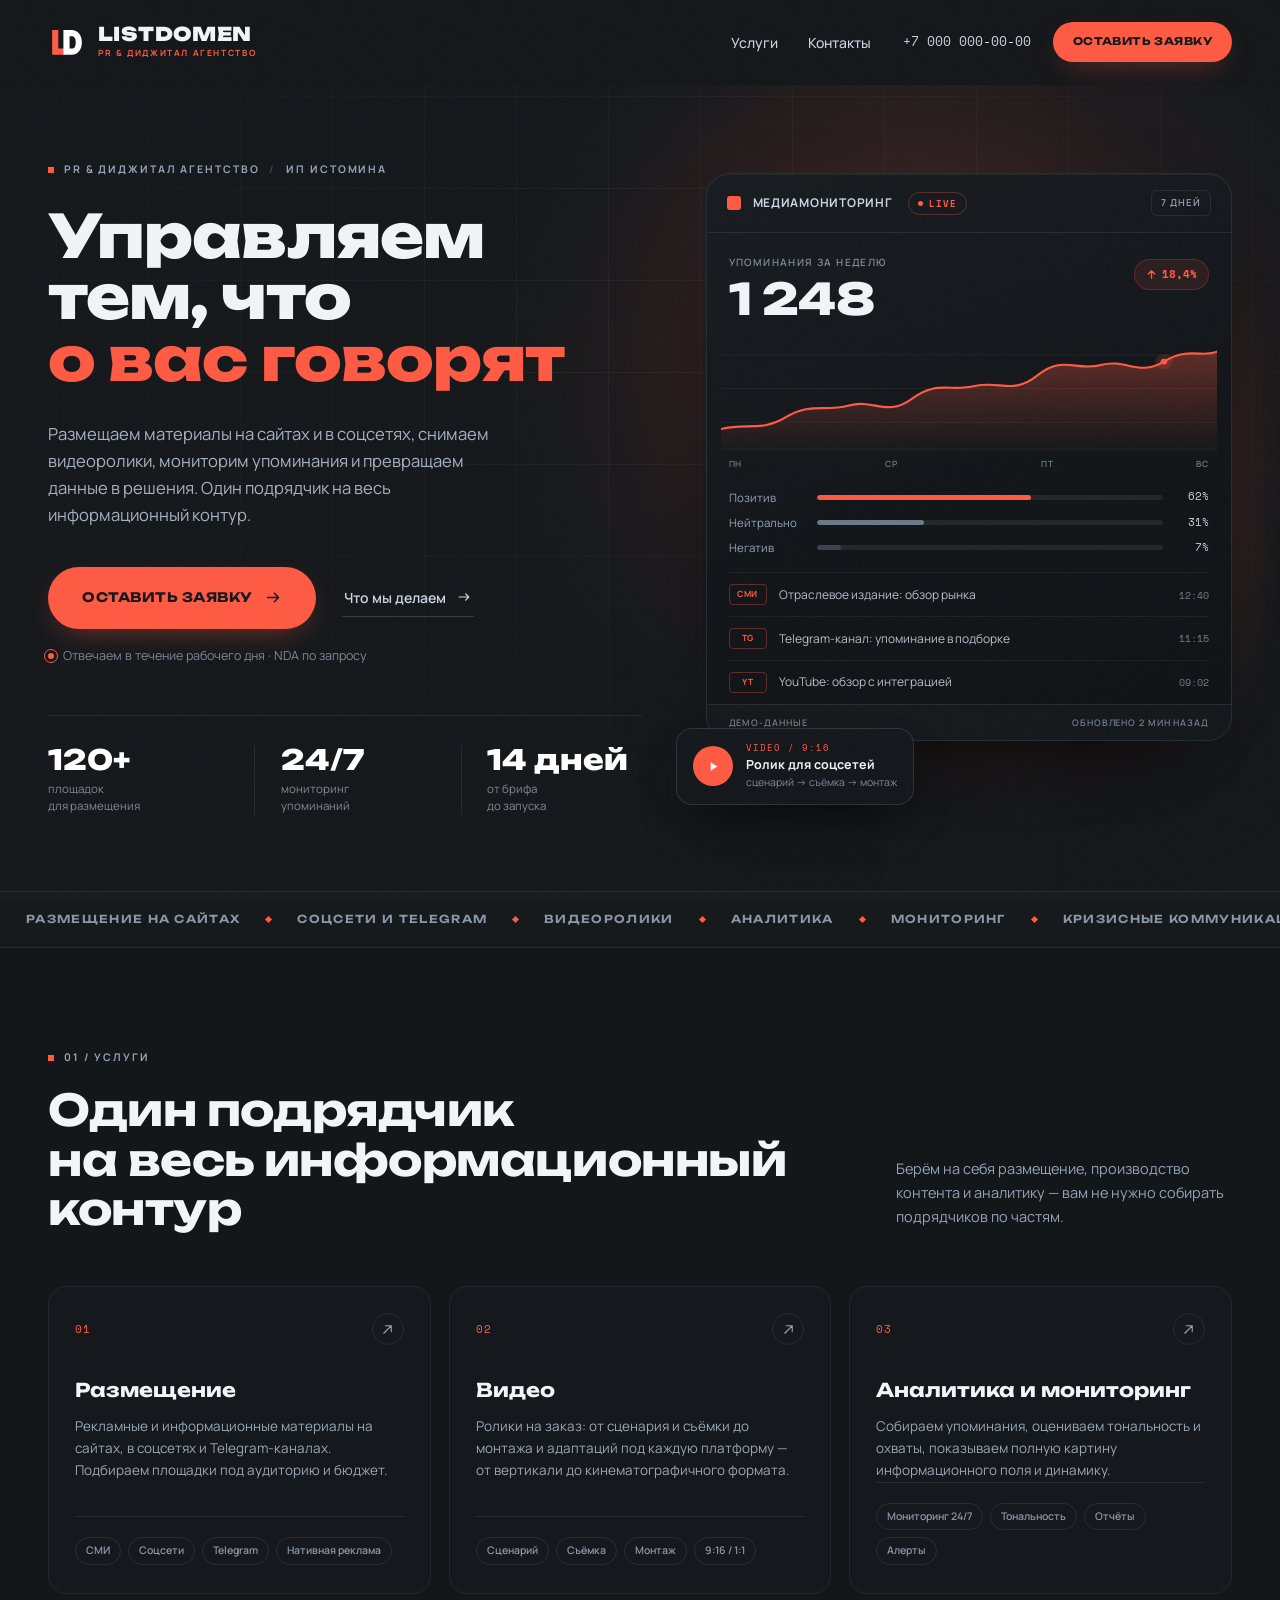
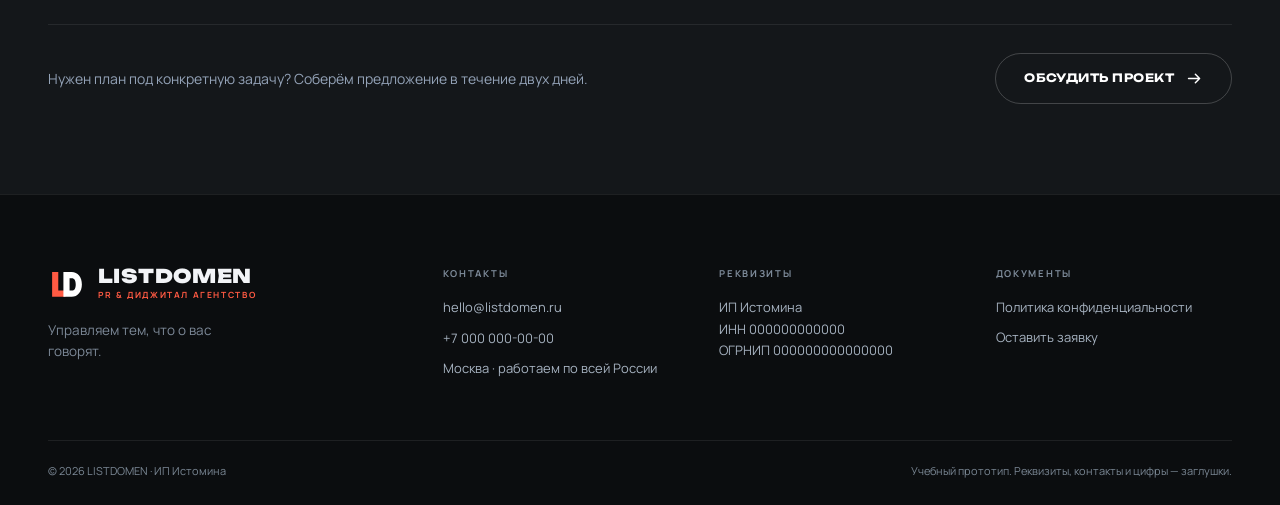
==== index.html @ 6d545c8f "Добавлен прототип сайта LISTDOMEN: главный экран и форма заявки" ====
<!doctype html>
<html lang="ru">
<head>
<meta charset="utf-8">
<meta name="viewport" content="width=device-width, initial-scale=1">
<title>LISTDOMEN — PR и диджитал агентство | ИП Истомина</title>
<meta name="description" content="PR-агентство полного цикла: размещение материалов на сайтах и в соцсетях, видеоролики на заказ, аналитика информационного поля и мониторинг упоминаний.">
<meta name="color-scheme" content="dark">
<meta name="theme-color" content="#14171A">
<meta name="robots" content="noindex, nofollow">
<meta property="og:title" content="LISTDOMEN — PR и диджитал агентство">
<meta property="og:description" content="Управляем тем, что о вас говорят: размещение, видео, аналитика и мониторинг.">
<meta property="og:type" content="website">
<link rel="icon" type="image/svg+xml" href="assets/logo-mark.svg">
<link rel="preconnect" href="https://fonts.googleapis.com">
<link rel="preconnect" href="https://fonts.gstatic.com" crossorigin>
<link href="https://fonts.googleapis.com/css2?family=Manrope:wght@400;500;600;700;800&family=Space+Mono:wght@400;700&family=Unbounded:wght@600;700;800;900&display=swap" rel="stylesheet">
<link rel="stylesheet" href="assets/styles.css">
<noscript><style>.reveal{opacity:1;transform:none}</style></noscript>
</head>
<body>

<a class="skip-link" href="#hero">Перейти к содержимому</a>

<header class="site-header" id="top">
  <div class="container header-inner">
    <a class="logo" href="#top">
      <svg class="logo-mark" viewBox="0 0 185 150" aria-hidden="true" focusable="false">
        <path d="M20 15 V135 H85 V105 H50 V15 H20 Z" fill="#FF5A43"/>
        <path d="M75 15 V135 H115 C145 135 165 110 165 75 C165 40 145 15 115 15 H75 Z M105 45 H115 C130 45 135 58 135 75 C135 92 130 105 115 105 H105 V45 Z" fill="#FFFFFF"/>
      </svg>
      <span class="logo-text">
        <span class="logo-name">LISTDOMEN</span>
        <span class="logo-descr">PR &amp; ДИДЖИТАЛ АГЕНТСТВО</span>
      </span>
    </a>

    <nav class="nav" id="primary-nav" aria-label="Основная навигация">
      <a class="nav-link" href="#services">Услуги</a>
      <a class="nav-link" href="#contacts">Контакты</a>
      <div class="nav-extra">
        <a class="nav-phone" href="tel:+70000000000">+7 000 000-00-00</a>
        <button class="btn btn--primary btn--sm" type="button" data-open-modal>Оставить заявку</button>
      </div>
    </nav>

    <div class="header-actions">
      <a class="header-phone" href="tel:+70000000000">+7 000 000-00-00</a>
      <button class="btn btn--primary btn--sm header-cta" type="button" data-open-modal>Оставить заявку</button>
      <button class="menu-toggle" type="button" aria-label="Открыть меню" aria-expanded="false" aria-controls="primary-nav">
        <span></span><span></span>
      </button>
    </div>
  </div>
</header>

<main>
  <section class="hero" id="hero">
    <div class="hero-grid-bg" aria-hidden="true"></div>
    <div class="hero-glow" aria-hidden="true"></div>
    <div class="hero-spot" aria-hidden="true"></div>

    <div class="container hero-inner">
      <div class="hero-copy">
        <p class="eyebrow reveal">
          <span class="eyebrow-dot" aria-hidden="true"></span>
          PR &amp; ДИДЖИТАЛ АГЕНТСТВО
          <span class="eyebrow-sep" aria-hidden="true">/</span>
          ИП ИСТОМИНА
        </p>

        <h1 class="hero-title">
          <span class="line">Управляем</span>
          <span class="line">тем, что</span>
          <span class="line accent">о вас говорят</span>
        </h1>

        <p class="hero-lead">
          Размещаем материалы на сайтах и в соцсетях, снимаем видеоролики,
          мониторим упоминания и превращаем данные в решения.
          Один подрядчик на весь информационный контур.
        </p>

        <div class="hero-actions">
          <button class="btn btn--primary btn--lg" type="button" data-open-modal>
            Оставить заявку
            <svg class="btn-arrow" viewBox="0 0 20 20" aria-hidden="true" focusable="false">
              <path d="M3 10h13M11 5l5 5-5 5" fill="none" stroke="currentColor" stroke-width="1.7" stroke-linecap="round" stroke-linejoin="round"/>
            </svg>
          </button>
          <a class="link-arrow" href="#services">
            Что мы делаем
            <svg viewBox="0 0 20 20" aria-hidden="true" focusable="false">
              <path d="M4 10h12M12 6l4 4-4 4" fill="none" stroke="currentColor" stroke-width="1.5" stroke-linecap="round" stroke-linejoin="round"/>
            </svg>
          </a>
        </div>

        <p class="hero-note">
          <span class="pulse-dot" aria-hidden="true"></span>
          Отвечаем в течение рабочего дня · NDA по запросу
        </p>

        <ul class="hero-stats">
          <li>
            <strong>120+</strong>
            <span>площадок<br>для размещения</span>
          </li>
          <li>
            <strong>24/7</strong>
            <span>мониторинг<br>упоминаний</span>
          </li>
          <li>
            <strong>14 дней</strong>
            <span>от брифа<br>до запуска</span>
          </li>
        </ul>
      </div>

      <div class="hero-visual reveal">
        <div class="panel-glow" aria-hidden="true"></div>

        <article class="panel" aria-label="Пример панели медиамониторинга (демо-данные)">
          <header class="panel-head">
            <span class="panel-mark" aria-hidden="true"></span>
            <span class="panel-title">Медиамониторинг</span>
            <span class="live"><span class="live-dot" aria-hidden="true"></span>LIVE</span>
            <span class="panel-period">7 дней</span>
          </header>

          <div class="panel-metric">
            <div>
              <span class="metric-label">Упоминания за неделю</span>
              <span class="metric-value">1&nbsp;248</span>
            </div>
            <span class="metric-delta">
              <svg viewBox="0 0 12 12" aria-hidden="true" focusable="false">
                <path d="M6 10V2M2.5 5.5L6 2l3.5 3.5" fill="none" stroke="currentColor" stroke-width="1.5" stroke-linecap="round" stroke-linejoin="round"/>
              </svg>
              18,4%
            </span>
          </div>

          <div class="chart" aria-hidden="true">
            <svg viewBox="0 0 520 140" preserveAspectRatio="none" focusable="false">
              <defs>
                <linearGradient id="chartFill" x1="0" y1="0" x2="0" y2="1">
                  <stop offset="0%" stop-color="#FF5A43" stop-opacity=".32"/>
                  <stop offset="100%" stop-color="#FF5A43" stop-opacity="0"/>
                </linearGradient>
              </defs>
              <g stroke="rgba(255,255,255,.06)" stroke-width="1">
                <line x1="0" y1="20" x2="520" y2="20"/>
                <line x1="0" y1="60" x2="520" y2="60"/>
                <line x1="0" y1="100" x2="520" y2="100"/>
                <line x1="0" y1="132" x2="520" y2="132"/>
              </g>
              <path d="M0 108 C25 100 42 112 68 94 C94 76 108 88 134 80 C160 72 174 94 200 72 C226 50 240 64 266 57 C292 50 306 68 332 44 C358 20 372 40 398 32 C424 24 438 46 464 28 C490 10 504 24 520 16 L520 140 L0 140 Z" fill="url(#chartFill)"/>
              <path d="M0 108 C25 100 42 112 68 94 C94 76 108 88 134 80 C160 72 174 94 200 72 C226 50 240 64 266 57 C292 50 306 68 332 44 C358 20 372 40 398 32 C424 24 438 46 464 28 C490 10 504 24 520 16" fill="none" stroke="#FF5A43" stroke-width="2.5" stroke-linecap="round"/>
              <circle cx="464" cy="28" r="9" fill="#FF5A43" fill-opacity=".16"/>
              <circle cx="464" cy="28" r="3.5" fill="#FF5A43"/>
            </svg>
            <div class="chart-axis">
              <span>ПН</span><span>СР</span><span>ПТ</span><span>ВС</span>
            </div>
          </div>

          <div class="tone">
            <div class="tone-row">
              <span>Позитив</span>
              <span class="tone-bar"><i style="width:62%"></i></span>
              <b>62%</b>
            </div>
            <div class="tone-row">
              <span>Нейтрально</span>
              <span class="tone-bar"><i class="neutral" style="width:31%"></i></span>
              <b>31%</b>
            </div>
            <div class="tone-row">
              <span>Негатив</span>
              <span class="tone-bar"><i class="negative" style="width:7%"></i></span>
              <b>7%</b>
            </div>
          </div>

          <ul class="feed">
            <li>
              <span class="tag">СМИ</span>
              <p>Отраслевое издание: обзор рынка</p>
              <time datetime="12:40">12:40</time>
            </li>
            <li>
              <span class="tag">TG</span>
              <p>Telegram-канал: упоминание в подборке</p>
              <time datetime="11:15">11:15</time>
            </li>
            <li>
              <span class="tag">YT</span>
              <p>YouTube: обзор с интеграцией</p>
              <time datetime="09:02">09:02</time>
            </li>
          </ul>

          <footer class="panel-foot">
            <span>Демо-данные</span>
            <span>обновлено 2 мин назад</span>
          </footer>
        </article>

        <article class="float-card" aria-label="Видеопродакшн">
          <span class="play" aria-hidden="true">
            <svg viewBox="0 0 16 16" focusable="false"><path d="M5 3.5 12 8l-7 4.5z" fill="currentColor"/></svg>
          </span>
          <div class="float-text">
            <span class="float-label">VIDEO / 9:16</span>
            <strong>Ролик для соцсетей</strong>
            <span class="float-meta">сценарий → съёмка → монтаж</span>
          </div>
        </article>
      </div>
    </div>
  </section>

  <div class="marquee" aria-hidden="true">
    <div class="marquee-track">
      <span class="marquee-item">Размещение на сайтах</span><span class="marquee-dot"></span>
      <span class="marquee-item">Соцсети и Telegram</span><span class="marquee-dot"></span>
      <span class="marquee-item">Видеоролики</span><span class="marquee-dot"></span>
      <span class="marquee-item">Аналитика</span><span class="marquee-dot"></span>
      <span class="marquee-item">Мониторинг</span><span class="marquee-dot"></span>
      <span class="marquee-item">Кризисные коммуникации</span><span class="marquee-dot"></span>
      <span class="marquee-item">Размещение на сайтах</span><span class="marquee-dot"></span>
      <span class="marquee-item">Соцсети и Telegram</span><span class="marquee-dot"></span>
      <span class="marquee-item">Видеоролики</span><span class="marquee-dot"></span>
      <span class="marquee-item">Аналитика</span><span class="marquee-dot"></span>
      <span class="marquee-item">Мониторинг</span><span class="marquee-dot"></span>
      <span class="marquee-item">Кризисные коммуникации</span><span class="marquee-dot"></span>
    </div>
  </div>
  <p class="sr-only">Размещение на сайтах, соцсети и Telegram, видеоролики, аналитика, мониторинг, кризисные коммуникации.</p>

  <section class="services" id="services">
    <div class="container">
      <div class="section-head">
        <div>
          <p class="eyebrow reveal"><span class="eyebrow-dot" aria-hidden="true"></span>01 / УСЛУГИ</p>
          <h2 class="reveal">Один подрядчик<br>на весь информационный контур</h2>
        </div>
        <p class="section-note reveal">
          Берём на себя размещение, производство контента
          и аналитику — вам не нужно собирать подрядчиков по частям.
        </p>
      </div>

      <div class="cards">
        <article class="card reveal">
          <div class="card-top">
            <span class="card-num">01</span>
            <span class="card-arrow" aria-hidden="true">
              <svg viewBox="0 0 20 20" focusable="false">
                <path d="M5 15 15 5M7 5h8v8" fill="none" stroke="currentColor" stroke-width="1.5" stroke-linecap="round" stroke-linejoin="round"/>
              </svg>
            </span>
          </div>
          <h3>Размещение</h3>
          <p>Рекламные и информационные материалы на сайтах, в соцсетях и Telegram-каналах. Подбираем площадки под аудиторию и бюджет.</p>
          <ul class="chips">
            <li>СМИ</li>
            <li>Соцсети</li>
            <li>Telegram</li>
            <li>Нативная реклама</li>
          </ul>
        </article>

        <article class="card reveal">
          <div class="card-top">
            <span class="card-num">02</span>
            <span class="card-arrow" aria-hidden="true">
              <svg viewBox="0 0 20 20" focusable="false">
                <path d="M5 15 15 5M7 5h8v8" fill="none" stroke="currentColor" stroke-width="1.5" stroke-linecap="round" stroke-linejoin="round"/>
              </svg>
            </span>
          </div>
          <h3>Видео</h3>
          <p>Ролики на заказ: от сценария и съёмки до монтажа и адаптаций под каждую платформу — от вертикали до кинематографичного формата.</p>
          <ul class="chips">
            <li>Сценарий</li>
            <li>Съёмка</li>
            <li>Монтаж</li>
            <li>9:16 / 1:1</li>
          </ul>
        </article>

        <article class="card reveal">
          <div class="card-top">
            <span class="card-num">03</span>
            <span class="card-arrow" aria-hidden="true">
              <svg viewBox="0 0 20 20" focusable="false">
                <path d="M5 15 15 5M7 5h8v8" fill="none" stroke="currentColor" stroke-width="1.5" stroke-linecap="round" stroke-linejoin="round"/>
              </svg>
            </span>
          </div>
          <h3>Аналитика и мониторинг</h3>
          <p>Собираем упоминания, оцениваем тональность и охваты, показываем полную картину информационного поля и динамику.</p>
          <ul class="chips">
            <li>Мониторинг 24/7</li>
            <li>Тональность</li>
            <li>Отчёты</li>
            <li>Алерты</li>
          </ul>
        </article>
      </div>

      <div class="services-foot reveal">
        <p>Нужен план под конкретную задачу? Соберём предложение в течение двух дней.</p>
        <button class="btn btn--ghost" type="button" data-open-modal>
          Обсудить проект
          <svg class="btn-arrow" viewBox="0 0 20 20" aria-hidden="true" focusable="false">
            <path d="M3 10h13M11 5l5 5-5 5" fill="none" stroke="currentColor" stroke-width="1.7" stroke-linecap="round" stroke-linejoin="round"/>
          </svg>
        </button>
      </div>
    </div>
  </section>
</main>

<footer class="site-footer" id="contacts">
  <div class="container">
    <div class="footer-grid">
      <div class="footer-brand">
        <a class="logo" href="#top">
          <svg class="logo-mark" viewBox="0 0 185 150" aria-hidden="true" focusable="false">
            <path d="M20 15 V135 H85 V105 H50 V15 H20 Z" fill="#FF5A43"/>
            <path d="M75 15 V135 H115 C145 135 165 110 165 75 C165 40 145 15 115 15 H75 Z M105 45 H115 C130 45 135 58 135 75 C135 92 130 105 115 105 H105 V45 Z" fill="#FFFFFF"/>
          </svg>
          <span class="logo-text">
            <span class="logo-name">LISTDOMEN</span>
            <span class="logo-descr">PR &amp; ДИДЖИТАЛ АГЕНТСТВО</span>
          </span>
        </a>
        <p class="footer-tagline">Управляем тем, что о вас говорят.</p>
      </div>

      <div class="footer-col">
        <h3>Контакты</h3>
        <a href="mailto:hello@listdomen.ru">hello@listdomen.ru</a>
        <a href="tel:+70000000000">+7 000 000-00-00</a>
        <p>Москва · работаем по всей России</p>
      </div>

      <div class="footer-col">
        <h3>Реквизиты</h3>
        <p>
          ИП Истомина<br>
          ИНН 000000000000<br>
          ОГРНИП 000000000000000
        </p>
      </div>

      <div class="footer-col">
        <h3>Документы</h3>
        <a href="privacy.html">Политика конфиденциальности</a>
        <button class="linklike" type="button" data-open-modal>Оставить заявку</button>
      </div>
    </div>

    <div class="footer-bottom">
      <span>© 2026 LISTDOMEN · ИП Истомина</span>
      <span>Учебный прототип. Реквизиты, контакты и цифры — заглушки.</span>
    </div>
  </div>
</footer>

<dialog class="modal" id="request-modal" aria-labelledby="modal-title">
  <div class="modal-inner">
    <button class="modal-close" type="button" data-close-modal aria-label="Закрыть">
      <svg viewBox="0 0 16 16" aria-hidden="true" focusable="false">
        <path d="M3 3l10 10M13 3L3 13" fill="none" stroke="currentColor" stroke-width="1.6" stroke-linecap="round"/>
      </svg>
    </button>

    <div class="modal-form-wrap" id="modal-form-wrap">
      <p class="eyebrow"><span class="eyebrow-dot" aria-hidden="true"></span>ЗАЯВКА</p>
      <h2 id="modal-title">Расскажите о задаче</h2>
      <p class="modal-lead">Ответим в течение рабочего дня, предложим формат и вилку бюджета. Без рассылок и навязчивых звонков.</p>

      <form class="request-form" id="request-form" action="#" method="post">
        <div class="form-row">
          <div class="field">
            <label for="f-name">Имя <span aria-hidden="true">*</span></label>
            <input id="f-name" name="name" type="text" autocomplete="name" placeholder="Как к вам обращаться" required>
          </div>
          <div class="field">
            <label for="f-contact">Почта или телефон <span aria-hidden="true">*</span></label>
            <input id="f-contact" name="contact" type="text" autocomplete="email" placeholder="name@company.ru" required>
          </div>
        </div>

        <div class="form-row">
          <div class="field">
            <label for="f-company">Компания</label>
            <input id="f-company" name="company" type="text" autocomplete="organization" placeholder="Необязательно">
          </div>
          <div class="field">
            <label for="f-service">Задача</label>
            <select id="f-service" name="service">
              <option value="placement">Размещение материалов</option>
              <option value="video">Видеоролик</option>
              <option value="analytics">Аналитика и мониторинг</option>
              <option value="complex">Комплексная кампания</option>
              <option value="other">Другое</option>
            </select>
          </div>
        </div>

        <div class="field">
          <label for="f-message">Коротко о проекте</label>
          <textarea id="f-message" name="message" rows="3" placeholder="Задача, сроки, площадки — в свободной форме"></textarea>
        </div>

        <label class="consent">
          <input type="checkbox" name="consent" required>
          <span>Согласен на обработку персональных данных в соответствии с <a href="privacy.html" target="_blank" rel="noopener">политикой конфиденциальности</a>.</span>
        </label>

        <button class="btn btn--primary btn--wide" type="submit">
          Отправить заявку
          <svg class="btn-arrow" viewBox="0 0 20 20" aria-hidden="true" focusable="false">
            <path d="M3 10h13M11 5l5 5-5 5" fill="none" stroke="currentColor" stroke-width="1.7" stroke-linecap="round" stroke-linejoin="round"/>
          </svg>
        </button>
        <p class="form-note">Демо-форма: в прототипе данные никуда не отправляются.</p>
      </form>
    </div>

    <div class="form-success" id="form-success" hidden role="status" aria-live="polite">
      <span class="success-icon" aria-hidden="true">
        <svg viewBox="0 0 24 24" focusable="false">
          <path d="M5 12.5l4.5 4.5L19 7.5" fill="none" stroke="currentColor" stroke-width="2" stroke-linecap="round" stroke-linejoin="round"/>
        </svg>
      </span>
      <h2>Заявка отправлена</h2>
      <p>Спасибо! В рабочей версии сайта заявка уйдёт менеджеру, и мы ответим в течение рабочего дня. Это учебный прототип — данные не отправлялись.</p>
      <button class="btn btn--ghost" type="button" data-close-modal>Вернуться на сайт</button>
    </div>
  </div>
</dialog>

<script src="assets/main.js" defer></script>
</body>
</html>
---- assets/styles.css ----
/* ==========================================================================
   LISTDOMEN — учебный прототип сайта
   Токены взяты из айдентики (Site/identity/identity_minimal.svg):
   coral #FF5A43 · carbon #14171A · slate #3A424E · white #FFFFFF
   Unbounded — заголовки, Manrope — текст, Space Mono — служебные подписи.
   ========================================================================== */

:root {
  --coral: #FF5A43;
  --coral-hover: #FF7560;
  --carbon: #14171A;
  --carbon-deep: #0B0D0F;
  --carbon-card: #15181C;
  --slate: #3A424E;
  --white: #FFFFFF;

  --ink: #F2F4F7;
  --ink-soft: #CBD5E1;
  --muted: #94A3B8;
  --muted-dim: #7D8A99;
  --line: rgba(255, 255, 255, .08);
  --line-strong: #222830;

  --font-display: 'Unbounded', 'Manrope', system-ui, sans-serif;
  --font-body: 'Manrope', -apple-system, 'Segoe UI', Roboto, Arial, sans-serif;
  --font-mono: 'Space Mono', 'Manrope', monospace;

  --radius-lg: 24px;
  --radius-md: 18px;
  --radius-sm: 12px;

  --container: 1280px;
  --header-h: 84px;
  --ease: cubic-bezier(.22, 1, .36, 1);
}

*, *::before, *::after { box-sizing: border-box; }

html {
  scroll-behavior: smooth;
  scroll-padding-top: calc(var(--header-h) + 24px);
  -webkit-text-size-adjust: 100%;
}

body {
  margin: 0;
  background: var(--carbon);
  color: var(--ink);
  font-family: var(--font-body);
  font-size: 16px;
  line-height: 1.5;
  -webkit-font-smoothing: antialiased;
  -moz-osx-font-smoothing: grayscale;
  overflow-x: hidden;
}

body::before {
  content: "";
  position: fixed;
  inset: 0;
  z-index: 60;
  pointer-events: none;
  opacity: .035;
  background-image: url("data:image/svg+xml,%3Csvg xmlns='http://www.w3.org/2000/svg' width='160' height='160'%3E%3Cfilter id='n'%3E%3CfeTurbulence type='fractalNoise' baseFrequency='.9' numOctaves='3'/%3E%3C/filter%3E%3Crect width='160' height='160' filter='url(%23n)'/%3E%3C/svg%3E");
}

img, svg { display: block; max-width: 100%; }
a { color: inherit; text-decoration: none; }
button { font: inherit; color: inherit; }
h1, h2, h3, p, ul { margin: 0; }
ul { padding: 0; list-style: none; }

::selection { background: var(--coral); color: var(--white); }

:focus-visible {
  outline: 2px solid var(--coral);
  outline-offset: 3px;
  border-radius: 4px;
}

.container {
  width: min(var(--container), 100% - 96px);
  margin-inline: auto;
}

.sr-only {
  position: absolute;
  width: 1px; height: 1px;
  padding: 0; margin: -1px;
  overflow: hidden;
  clip: rect(0 0 0 0);
  white-space: nowrap;
  border: 0;
}

.skip-link {
  position: fixed;
  top: 12px; left: 50%;
  transform: translate(-50%, -160%);
  z-index: 100;
  padding: 10px 18px;
  background: var(--coral);
  color: var(--white);
  border-radius: 999px;
  font-weight: 700;
  transition: transform .2s var(--ease);
}
.skip-link:focus-visible { transform: translate(-50%, 0); }

/* ==========================================================================
   Шапка
   ========================================================================== */

.site-header {
  position: sticky;
  top: 0;
  z-index: 50;
  background: rgba(20, 23, 26, .72);
  border-bottom: 1px solid transparent;
  backdrop-filter: blur(16px) saturate(120%);
  -webkit-backdrop-filter: blur(16px) saturate(120%);
  transition: border-color .3s ease, background .3s ease;
}

.site-header.is-scrolled {
  border-bottom-color: var(--line);
  background: rgba(16, 19, 22, .88);
}

.header-inner {
  height: var(--header-h);
  display: flex;
  align-items: center;
  justify-content: space-between;
  gap: 32px;
}

.logo {
  display: inline-flex;
  align-items: center;
  gap: 12px;
  flex: 0 0 auto;
}

.logo-mark { width: 38px; height: auto; }

.logo-text { display: flex; flex-direction: column; gap: 3px; }

.logo-name {
  font-family: var(--font-display);
  font-weight: 900;
  font-size: 19px;
  line-height: 1;
  letter-spacing: .02em;
}

.logo-descr {
  font-family: var(--font-body);
  font-size: 8.5px;
  font-weight: 700;
  letter-spacing: .19em;
  color: var(--coral);
}

.nav {
  display: flex;
  align-items: center;
  gap: 30px;
  margin-left: auto;
}

.nav-link {
  position: relative;
  font-size: 14px;
  font-weight: 500;
  color: var(--ink-soft);
  padding: 6px 0;
  transition: color .2s ease;
}

.nav-link::after {
  content: "";
  position: absolute;
  left: 0; bottom: 0;
  width: 100%; height: 1px;
  background: var(--coral);
  transform: scaleX(0);
  transform-origin: left;
  transition: transform .3s var(--ease);
}

.nav-link:hover { color: var(--white); }
.nav-link:hover::after { transform: scaleX(1); }

.nav-extra { display: none; }

.header-actions {
  display: flex;
  align-items: center;
  gap: 22px;
  flex: 0 0 auto;
}

.header-phone {
  font-family: var(--font-mono);
  font-size: 12.5px;
  color: var(--ink-soft);
  transition: color .2s ease;
}
.header-phone:hover { color: var(--coral); }

.menu-toggle {
  display: none;
  width: 44px; height: 44px;
  border: 1px solid var(--line);
  border-radius: 12px;
  background: transparent;
  cursor: pointer;
  position: relative;
}
.menu-toggle span {
  position: absolute;
  left: 13px;
  width: 18px; height: 1.5px;
  background: var(--white);
  transition: transform .3s var(--ease), top .3s var(--ease);
}
.menu-toggle span:nth-child(1) { top: 18px; }
.menu-toggle span:nth-child(2) { top: 24px; }
.menu-toggle[aria-expanded="true"] span:nth-child(1) { top: 21px; transform: rotate(45deg); }
.menu-toggle[aria-expanded="true"] span:nth-child(2) { top: 21px; transform: rotate(-45deg); }

/* ==========================================================================
   Кнопки
   ========================================================================== */

.btn {
  display: inline-flex;
  align-items: center;
  justify-content: center;
  gap: 12px;
  border: 0;
  border-radius: 999px;
  font-family: var(--font-display);
  font-weight: 700;
  letter-spacing: .04em;
  text-transform: uppercase;
  cursor: pointer;
  white-space: nowrap;
  transition: background .25s ease, color .25s ease, border-color .25s ease,
              transform .25s var(--ease), box-shadow .25s ease;
}

.btn--primary {
  background: var(--coral);
  color: var(--carbon);
  padding: 16px 28px;
  font-size: 12px;
  box-shadow: 0 10px 30px -12px rgba(255, 90, 67, .5);
}
.btn--primary:hover {
  background: var(--coral-hover);
  transform: translateY(-2px);
  box-shadow: 0 18px 38px -14px rgba(255, 90, 67, .65);
}
.btn--primary:active { transform: translateY(0); }

.btn--lg { padding: 21px 34px; font-size: 13px; }

.btn--sm { padding: 12px 20px; font-size: 10.5px; }

.btn--ghost {
  background: transparent;
  color: var(--white);
  border: 1px solid rgba(255, 255, 255, .2);
  padding: 16px 28px;
  font-size: 11.5px;
}
.btn--ghost:hover {
  border-color: var(--coral);
  color: var(--coral);
  transform: translateY(-2px);
}

.btn--wide { width: 100%; padding: 19px 28px; font-size: 12.5px; }

.btn-arrow { width: 17px; height: 17px; flex: 0 0 auto; transition: transform .25s var(--ease); }
.btn:hover .btn-arrow { transform: translateX(4px); }

.link-arrow {
  display: inline-flex;
  align-items: center;
  gap: 10px;
  font-size: 14px;
  font-weight: 600;
  color: var(--ink-soft);
  padding: 8px 2px;
  border-bottom: 1px solid rgba(255, 255, 255, .16);
  transition: color .2s ease, border-color .2s ease;
}
.link-arrow svg { width: 16px; height: 16px; transition: transform .25s var(--ease); }
.link-arrow:hover { color: var(--coral); border-color: var(--coral); }
.link-arrow:hover svg { transform: translateX(4px); }

/* ==========================================================================
   Главный экран
   ========================================================================== */

.hero {
  position: relative;
  isolation: isolate;
  padding: clamp(48px, 6vw, 84px) 0 clamp(56px, 6vw, 90px);
  overflow: hidden;
}

.hero-grid-bg {
  position: absolute;
  inset: -10% -10% 0;
  z-index: -2;
  background-image:
    linear-gradient(to right, rgba(255, 255, 255, .045) 1px, transparent 1px),
    linear-gradient(to bottom, rgba(255, 255, 255, .045) 1px, transparent 1px);
  background-size: 92px 92px;
  -webkit-mask-image: radial-gradient(ellipse 80% 75% at 55% 35%, #000 15%, transparent 72%);
  mask-image: radial-gradient(ellipse 80% 75% at 55% 35%, #000 15%, transparent 72%);
}

.hero-glow {
  position: absolute;
  top: -20%; right: -8%;
  width: 70vw; height: 70vw;
  max-width: 980px; max-height: 980px;
  z-index: -2;
  background: radial-gradient(circle at center, rgba(255, 90, 67, .16), rgba(255, 90, 67, .05) 42%, transparent 68%);
  pointer-events: none;
}

.hero-spot {
  position: absolute;
  inset: 0;
  z-index: -1;
  pointer-events: none;
  background: radial-gradient(440px circle at var(--mx, 70%) var(--my, 30%), rgba(255, 90, 67, .10), transparent 68%);
}

.hero-inner {
  display: grid;
  grid-template-columns: minmax(0, 1.06fr) minmax(0, .94fr);
  align-items: center;
  gap: clamp(40px, 5vw, 84px);
}

.hero-copy { max-width: 620px; }

.eyebrow {
  display: flex;
  align-items: center;
  flex-wrap: wrap;
  gap: 10px;
  font-size: 10.5px;
  font-weight: 700;
  letter-spacing: .18em;
  text-transform: uppercase;
  color: var(--muted);
}

.eyebrow-dot {
  width: 6px; height: 6px;
  background: var(--coral);
  flex: 0 0 auto;
}

.eyebrow-sep { color: var(--slate); }

.hero-title {
  margin-top: 28px;
  font-family: var(--font-display);
  font-weight: 800;
  font-size: clamp(2.4rem, 4.65vw, 4.25rem);
  line-height: 1.04;
  letter-spacing: -.015em;
}

.hero-title .line { display: block; white-space: nowrap; }
.hero-title .accent { color: var(--coral); }

.hero-lead {
  margin-top: clamp(22px, 2.4vw, 30px);
  max-width: 46ch;
  font-size: clamp(15.5px, 1.3vw, 18px);
  line-height: 1.62;
  color: #A6B2C0;
}

.hero-actions {
  display: flex;
  align-items: center;
  flex-wrap: wrap;
  gap: 14px 26px;
  margin-top: clamp(28px, 3vw, 38px);
}

.hero-note {
  display: flex;
  align-items: center;
  gap: 9px;
  margin-top: 18px;
  font-size: 12.5px;
  color: #7C8897;
}

.pulse-dot {
  position: relative;
  width: 6px; height: 6px;
  border-radius: 50%;
  background: var(--coral);
  flex: 0 0 auto;
}
.pulse-dot::after {
  content: "";
  position: absolute;
  inset: -4px;
  border-radius: 50%;
  border: 1px solid var(--coral);
  animation: pulse 2.4s ease-out infinite;
}

@keyframes pulse {
  0% { transform: scale(.6); opacity: .9; }
  70%, 100% { transform: scale(1.7); opacity: 0; }
}

.hero-stats {
  display: grid;
  grid-template-columns: repeat(3, minmax(0, 1fr));
  gap: clamp(14px, 2vw, 28px);
  margin-top: clamp(34px, 4vw, 50px);
  padding-top: clamp(22px, 2.6vw, 30px);
  border-top: 1px solid var(--line);
}

.hero-stats li {
  display: flex;
  flex-direction: column;
  gap: 7px;
}

.hero-stats li + li {
  padding-left: clamp(14px, 2vw, 28px);
  border-left: 1px solid var(--line);
}

.hero-stats strong {
  font-family: var(--font-display);
  font-size: clamp(21px, 2.2vw, 28px);
  font-weight: 800;
  line-height: 1;
  color: var(--white);
}

.hero-stats span {
  font-size: 11.5px;
  line-height: 1.45;
  color: var(--muted-dim);
}

/* --- Визуал: панель мониторинга ------------------------------------------- */

.hero-visual {
  position: relative;
  padding: 10px 0 72px;
}

.panel-glow {
  position: absolute;
  inset: 8% -6% -6%;
  background: radial-gradient(circle at 60% 45%, rgba(255, 90, 67, .2), transparent 66%);
  filter: blur(10px);
  pointer-events: none;
}

.panel {
  position: relative;
  background: linear-gradient(160deg, #171B20 0%, #111417 60%, #0F1215 100%);
  border: 1px solid #252C35;
  border-radius: var(--radius-lg);
  box-shadow:
    0 50px 90px -40px rgba(0, 0, 0, .9),
    inset 0 1px 0 rgba(255, 255, 255, .05);
  overflow: hidden;
}

.panel-head {
  display: flex;
  align-items: center;
  gap: 12px;
  padding: 16px 20px;
  border-bottom: 1px solid var(--line);
}

.panel-mark {
  width: 14px; height: 14px;
  background: var(--coral);
  border-radius: 3px;
  flex: 0 0 auto;
}

.panel-title {
  font-size: 12px;
  font-weight: 700;
  letter-spacing: .06em;
  text-transform: uppercase;
  color: var(--ink-soft);
}

.live {
  display: inline-flex;
  align-items: center;
  gap: 6px;
  margin-left: 4px;
  padding: 4px 9px;
  border: 1px solid rgba(255, 90, 67, .3);
  border-radius: 999px;
  font-family: var(--font-mono);
  font-size: 9px;
  font-weight: 700;
  letter-spacing: .1em;
  color: var(--coral);
}

.live-dot {
  width: 5px; height: 5px;
  border-radius: 50%;
  background: var(--coral);
  animation: live 1.8s ease-in-out infinite;
}

@keyframes live {
  0%, 100% { opacity: 1; }
  50% { opacity: .25; }
}

.panel-period {
  margin-left: auto;
  font-family: var(--font-body);
  font-size: 9.5px;
  font-weight: 600;
  letter-spacing: .1em;
  text-transform: uppercase;
  color: var(--muted);
  padding: 5px 9px;
  border: 1px solid var(--line);
  border-radius: 6px;
}

.panel-metric {
  display: flex;
  align-items: flex-start;
  justify-content: space-between;
  gap: 16px;
  padding: 22px 22px 6px;
}

.metric-label {
  display: block;
  font-size: 10px;
  font-weight: 600;
  letter-spacing: .14em;
  text-transform: uppercase;
  color: var(--muted-dim);
}

.metric-value {
  display: block;
  margin-top: 8px;
  font-family: var(--font-display);
  font-size: clamp(34px, 3.4vw, 46px);
  font-weight: 800;
  line-height: 1;
  letter-spacing: -.01em;
}

.metric-delta {
  display: inline-flex;
  align-items: center;
  gap: 5px;
  margin-top: 4px;
  padding: 6px 11px;
  border-radius: 999px;
  background: rgba(255, 90, 67, .1);
  border: 1px solid rgba(255, 90, 67, .22);
  color: var(--coral);
  font-family: var(--font-mono);
  font-size: 11px;
  font-weight: 700;
}
.metric-delta svg { width: 11px; height: 11px; }

.chart { padding: 10px 14px 0; }
.chart svg { width: 100%; height: 118px; }

.chart-axis {
  display: flex;
  justify-content: space-between;
  padding: 2px 8px 0;
  font-family: var(--font-body);
  font-size: 8.5px;
  font-weight: 600;
  letter-spacing: .1em;
  color: #6F7C8B;
}

.tone {
  display: grid;
  gap: 8px;
  padding: 18px 22px 16px;
}

.tone-row {
  display: grid;
  grid-template-columns: 76px minmax(0, 1fr) 34px;
  align-items: center;
  gap: 12px;
  font-size: 11.5px;
  color: var(--muted);
}

.tone-row b {
  font-family: var(--font-mono);
  font-size: 10.5px;
  font-weight: 400;
  text-align: right;
  color: var(--ink-soft);
}

.tone-bar {
  height: 5px;
  border-radius: 99px;
  background: rgba(255, 255, 255, .07);
  overflow: hidden;
}

.tone-bar i {
  display: block;
  height: 100%;
  border-radius: inherit;
  background: var(--coral);
}
.tone-bar i.neutral { background: #6B7887; }
.tone-bar i.negative { background: var(--slate); }

.feed {
  padding: 0 22px;
}

.feed li {
  display: grid;
  grid-template-columns: 38px minmax(0, 1fr) auto;
  align-items: center;
  gap: 12px;
  padding: 11px 0;
  border-top: 1px solid rgba(255, 255, 255, .055);
}

.tag {
  display: inline-flex;
  justify-content: center;
  padding: 3px 0;
  border: 1px solid rgba(255, 90, 67, .32);
  border-radius: 4px;
  font-family: var(--font-body);
  font-size: 8.5px;
  font-weight: 700;
  letter-spacing: .06em;
  color: var(--coral);
}

.feed p {
  font-size: 12px;
  color: #B4BFCC;
  white-space: nowrap;
  overflow: hidden;
  text-overflow: ellipsis;
}

.feed time {
  font-family: var(--font-mono);
  font-size: 9.5px;
  color: #6F7C8B;
}

.panel-foot {
  display: flex;
  align-items: center;
  justify-content: space-between;
  gap: 12px;
  padding: 11px 22px;
  border-top: 1px solid var(--line);
  background: rgba(255, 255, 255, .018);
  font-size: 9px;
  font-weight: 600;
  letter-spacing: .1em;
  text-transform: uppercase;
  color: #6F7C8B;
}

.float-card {
  position: absolute;
  left: -30px;
  bottom: 8px;
  display: flex;
  align-items: center;
  gap: 13px;
  padding: 13px 16px;
  border: 1px solid rgba(255, 255, 255, .12);
  border-radius: 16px;
  background: rgba(21, 24, 28, .9);
  backdrop-filter: blur(12px);
  -webkit-backdrop-filter: blur(12px);
  box-shadow: 0 24px 50px -20px rgba(0, 0, 0, .85);
}

.play {
  display: grid;
  place-items: center;
  width: 40px; height: 40px;
  border-radius: 50%;
  background: var(--coral);
  color: var(--white);
  flex: 0 0 auto;
}
.play svg { width: 15px; height: 15px; margin-left: 2px; }

.float-text { display: flex; flex-direction: column; gap: 3px; }

.float-label {
  font-family: var(--font-mono);
  font-size: 8.5px;
  letter-spacing: .12em;
  color: var(--coral);
}

.float-text strong {
  font-size: 12.5px;
  font-weight: 700;
  line-height: 1.2;
}

.float-meta { font-size: 10.5px; color: var(--muted-dim); }

/* ==========================================================================
   Бегущая строка
   ========================================================================== */

.marquee {
  border-top: 1px solid var(--line);
  border-bottom: 1px solid var(--line);
  padding: 19px 0;
  overflow: hidden;
  background: rgba(255, 255, 255, .012);
}

.marquee-track {
  display: flex;
  align-items: center;
  width: max-content;
  animation: marquee 42s linear infinite;
}

.marquee:hover .marquee-track { animation-play-state: paused; }

.marquee-item {
  padding: 0 26px;
  font-family: var(--font-display);
  font-size: 11px;
  font-weight: 600;
  letter-spacing: .12em;
  text-transform: uppercase;
  color: #8B97A5;
  white-space: nowrap;
}

.marquee-dot {
  width: 5px; height: 5px;
  background: var(--coral);
  transform: rotate(45deg);
  flex: 0 0 auto;
}

@keyframes marquee {
  from { transform: translateX(0); }
  to { transform: translateX(-50%); }
}

/* ==========================================================================
   Услуги
   ========================================================================== */

.services {
  position: relative;
  padding: clamp(72px, 8vw, 120px) 0 clamp(64px, 7vw, 100px);
}

.section-head {
  display: grid;
  grid-template-columns: minmax(0, 1.4fr) minmax(0, .6fr);
  gap: 32px 64px;
  align-items: end;
  margin-bottom: clamp(36px, 4vw, 56px);
}

.section-head h2 {
  margin-top: 20px;
  font-family: var(--font-display);
  font-size: clamp(1.75rem, 3.4vw, 2.9rem);
  font-weight: 700;
  line-height: 1.14;
  letter-spacing: -.01em;
  text-wrap: balance;
}

.section-note {
  max-width: 38ch;
  padding-bottom: 6px;
  font-size: 14.5px;
  line-height: 1.65;
  color: var(--muted);
}

.cards {
  display: grid;
  grid-template-columns: repeat(3, minmax(0, 1fr));
  gap: 18px;
}

.card {
  display: flex;
  flex-direction: column;
  padding: 26px 26px 28px;
  background: var(--carbon-card);
  border: 1px solid var(--line-strong);
  border-radius: var(--radius-md);
  transition: transform .35s var(--ease), border-color .3s ease, background .3s ease;
}

.card:hover {
  transform: translateY(-5px);
  border-color: rgba(255, 90, 67, .45);
  background: #171B20;
}

.card-top {
  display: flex;
  align-items: center;
  justify-content: space-between;
}

.card-num {
  font-family: var(--font-mono);
  font-size: 11px;
  letter-spacing: .1em;
  color: var(--coral);
}

.card-arrow {
  display: grid;
  place-items: center;
  width: 32px; height: 32px;
  border: 1px solid var(--line);
  border-radius: 50%;
  color: var(--muted);
  transition: color .25s ease, border-color .25s ease, transform .3s var(--ease);
}
.card-arrow svg { width: 15px; height: 15px; }
.card:hover .card-arrow { color: var(--coral); border-color: rgba(255, 90, 67, .45); transform: rotate(45deg); }

.card h3 {
  margin-top: 34px;
  font-family: var(--font-display);
  font-size: 19px;
  font-weight: 700;
  line-height: 1.25;
}

.card p {
  margin-top: 12px;
  font-size: 13.5px;
  line-height: 1.65;
  color: #9AA7B5;
}

.chips {
  display: flex;
  flex-wrap: wrap;
  gap: 7px;
  margin-top: auto;
  padding-top: 20px;
  border-top: 1px solid var(--line);
}

.chips li {
  padding: 5px 10px;
  border: 1px solid rgba(255, 255, 255, .09);
  border-radius: 999px;
  font-size: 10.5px;
  font-weight: 600;
  color: #8A97A6;
}

.services-foot {
  display: flex;
  align-items: center;
  justify-content: space-between;
  flex-wrap: wrap;
  gap: 20px;
  margin-top: 30px;
  padding-top: 28px;
  border-top: 1px solid var(--line);
}

.services-foot p {
  font-size: 14px;
  color: var(--muted);
}

/* ==========================================================================
   Подвал
   ========================================================================== */

.site-footer {
  background: var(--carbon-deep);
  border-top: 1px solid var(--line);
  padding: clamp(48px, 6vw, 72px) 0 26px;
}

.footer-grid {
  display: grid;
  grid-template-columns: minmax(0, 1.5fr) repeat(3, minmax(0, 1fr));
  gap: 40px;
}

.footer-brand .logo { margin-bottom: 18px; }

.footer-tagline {
  max-width: 26ch;
  font-size: 13.5px;
  line-height: 1.6;
  color: #7C8897;
}

.footer-col h3 {
  margin-bottom: 16px;
  font-size: 9.5px;
  font-weight: 700;
  letter-spacing: .18em;
  text-transform: uppercase;
  color: var(--muted-dim);
}

.footer-col a,
.footer-col p {
  display: block;
  margin-bottom: 9px;
  font-size: 13px;
  line-height: 1.65;
  color: #A6B2C0;
}

.footer-col a { width: fit-content; transition: color .2s ease; }
.footer-col a:hover { color: var(--coral); }

.linklike {
  display: block;
  width: fit-content;
  padding: 0;
  border: 0;
  background: none;
  margin-bottom: 9px;
  font-size: 13px;
  color: #A6B2C0;
  cursor: pointer;
  text-align: left;
  transition: color .2s ease;
}
.linklike:hover { color: var(--coral); }

.footer-bottom {
  display: flex;
  align-items: center;
  justify-content: space-between;
  flex-wrap: wrap;
  gap: 12px 24px;
  margin-top: clamp(36px, 4vw, 52px);
  padding-top: 22px;
  border-top: 1px solid var(--line);
  font-size: 11px;
  color: #7A8794;
}

/* ==========================================================================
   Модальное окно заявки
   ========================================================================== */

.modal {
  width: min(590px, calc(100% - 32px));
  max-height: calc(100vh - 48px);
  padding: 0;
  border: 1px solid #2A323C;
  border-radius: var(--radius-lg);
  background: #15181C;
  color: var(--ink);
  box-shadow: 0 50px 120px -30px rgba(0, 0, 0, .95);
  overflow: auto;
}

.modal::backdrop {
  background: rgba(5, 7, 9, .74);
  backdrop-filter: blur(7px);
  -webkit-backdrop-filter: blur(7px);
}

.modal[open] { animation: modal-in .35s var(--ease); }

@keyframes modal-in {
  from { opacity: 0; transform: translateY(14px) scale(.985); }
  to { opacity: 1; transform: none; }
}

.modal-inner {
  position: relative;
  padding: clamp(26px, 4vw, 38px);
}

.modal-close {
  position: absolute;
  top: 16px; right: 16px;
  display: grid;
  place-items: center;
  width: 38px; height: 38px;
  border: 1px solid var(--line);
  border-radius: 50%;
  background: transparent;
  color: var(--muted);
  cursor: pointer;
  transition: color .2s ease, border-color .2s ease, transform .25s var(--ease);
  z-index: 2;
}
.modal-close:hover { color: var(--white); border-color: var(--coral); transform: rotate(90deg); }
.modal-close svg { width: 13px; height: 13px; }

.modal h2 {
  margin-top: 16px;
  font-family: var(--font-display);
  font-size: clamp(1.4rem, 3vw, 1.85rem);
  font-weight: 700;
  line-height: 1.2;
}

.modal-lead {
  margin-top: 12px;
  font-size: 13.5px;
  line-height: 1.6;
  color: var(--muted);
}

.request-form { margin-top: 24px; display: grid; gap: 16px; }

.form-row {
  display: grid;
  grid-template-columns: repeat(2, minmax(0, 1fr));
  gap: 14px;
}

.field { display: flex; flex-direction: column; gap: 7px; }

.field label {
  font-size: 9.5px;
  font-weight: 700;
  letter-spacing: .14em;
  text-transform: uppercase;
  color: var(--muted-dim);
}

.field label span { color: var(--coral); }

.field input,
.field select,
.field textarea {
  width: 100%;
  padding: 13px 15px;
  border: 1px solid #2A323C;
  border-radius: var(--radius-sm);
  background: #0F1216;
  color: var(--white);
  font-family: var(--font-body);
  font-size: 13.5px;
  line-height: 1.4;
  transition: border-color .2s ease, box-shadow .2s ease;
}

.field textarea { resize: vertical; min-height: 84px; }

.field input::placeholder,
.field textarea::placeholder { color: #6E7B89; }

.field input:focus,
.field select:focus,
.field textarea:focus {
  outline: none;
  border-color: var(--coral);
  box-shadow: 0 0 0 3px rgba(255, 90, 67, .14);
}

.field select {
  appearance: none;
  cursor: pointer;
  background-image: url("data:image/svg+xml,%3Csvg xmlns='http://www.w3.org/2000/svg' width='12' height='8'%3E%3Cpath d='M1 1l5 5 5-5' fill='none' stroke='%2394A3B8' stroke-width='1.5' stroke-linecap='round'/%3E%3C/svg%3E");
  background-repeat: no-repeat;
  background-position: right 15px center;
  padding-right: 38px;
}

.consent {
  display: flex;
  align-items: flex-start;
  gap: 10px;
  font-size: 11.5px;
  line-height: 1.55;
  color: #8A97A6;
  cursor: pointer;
}

.consent input {
  width: 16px; height: 16px;
  margin: 2px 0 0;
  accent-color: var(--coral);
  flex: 0 0 auto;
}

.consent a { color: var(--coral); text-decoration: underline; text-underline-offset: 2px; }

.form-note {
  font-size: 10.5px;
  color: #74808E;
  text-align: center;
}

.form-success {
  padding: clamp(18px, 4vw, 34px) 0 10px;
  text-align: center;
}

.success-icon {
  display: grid;
  place-items: center;
  width: 64px; height: 64px;
  margin: 0 auto 22px;
  border-radius: 50%;
  background: rgba(255, 90, 67, .12);
  border: 1px solid rgba(255, 90, 67, .4);
  color: var(--coral);
}
.success-icon svg { width: 26px; height: 26px; }

.form-success h2 { margin-top: 0; }

.form-success p {
  max-width: 38ch;
  margin: 14px auto 26px;
  font-size: 13.5px;
  line-height: 1.65;
  color: var(--muted);
}

html:has(.modal[open]) { overflow: hidden; }

/* ==========================================================================
   Появление элементов
   ========================================================================== */

.reveal {
  opacity: 0;
  transform: translateY(18px);
  transition: opacity .7s var(--ease), transform .7s var(--ease);
}

.reveal.is-in { opacity: 1; transform: none; }

.hero .reveal { transition-delay: .1s; }

@media (prefers-reduced-motion: reduce) {
  html { scroll-behavior: auto; }
  .reveal { opacity: 1; transform: none; transition: none; }
  .marquee-track,
  .pulse-dot::after,
  .live-dot { animation: none; }
  .modal[open] { animation: none; }
  * { transition-duration: .01ms !important; }
}

/* ==========================================================================
   Внутренняя страница документа
   ========================================================================== */

.doc-back .svg,
.doc-back svg { transform: rotate(180deg); }

.doc-page { padding: clamp(48px, 7vw, 92px) 0 clamp(56px, 7vw, 96px); }

.doc-layout { max-width: 800px; }

.doc-page h1 {
  margin-top: 22px;
  font-family: var(--font-display);
  font-size: clamp(1.9rem, 4vw, 3rem);
  font-weight: 700;
  line-height: 1.15;
  letter-spacing: -.01em;
}

.doc-meta {
  margin-top: 14px;
  font-family: var(--font-body);
  font-size: 11px;
  color: var(--muted-dim);
}

.doc-content { margin-top: 40px; }

.doc-content h2 {
  margin: 32px 0 10px;
  font-family: var(--font-display);
  font-size: 16px;
  font-weight: 700;
  line-height: 1.35;
}

.doc-content p {
  font-size: 14.5px;
  line-height: 1.75;
  color: #A6B2C0;
}

.doc-content a { color: var(--coral); text-decoration: underline; text-underline-offset: 2px; }

.doc-warning {
  margin-bottom: 34px;
  padding: 18px 20px;
  border: 1px dashed rgba(255, 90, 67, .4);
  border-radius: var(--radius-sm);
  background: rgba(255, 90, 67, .06);
  font-size: 13px !important;
  line-height: 1.65 !important;
  color: #D7BDB7 !important;
}

.doc-cta { margin-top: 44px; }

.doc-page .link-arrow { border-bottom: 0; }

/* ==========================================================================
   Адаптив
   ========================================================================== */

@media (max-width: 1180px) {
  .container { width: min(var(--container), 100% - 64px); }
  .hero-inner { gap: 44px; }
  .float-card { left: -12px; }
  .hero-title { font-size: clamp(2.4rem, 5.2vw, 4rem); }
}

@media (max-width: 1024px) {
  .header-phone { display: none; }
  .hero-inner { grid-template-columns: 1fr; gap: 56px; }
  .hero-copy { max-width: 680px; }
  .hero-title { font-size: clamp(2.6rem, 7vw, 4.2rem); }
  .hero-lead { max-width: 54ch; }
  .hero-visual { max-width: 640px; width: 100%; }
  .panel-glow { inset: 0 -4% -4%; }
  .float-card { left: auto; right: -10px; bottom: -8px; }
  .section-head { grid-template-columns: 1fr; gap: 22px; }
  .section-note { padding-bottom: 0; }
  .footer-grid { grid-template-columns: 1fr 1fr; gap: 36px; }
}

@media (max-width: 860px) {
  .container { width: calc(100% - 40px); }

  .nav {
    position: absolute;
    top: 100%;
    left: 0; right: 0;
    z-index: 49;
    display: flex;
    flex-direction: column;
    align-items: stretch;
    gap: 0;
    margin: 0;
    padding: 8px 20px 26px;
    max-height: calc(100vh - var(--header-h));
    overflow-y: auto;
    background: #0E1114;
    border-bottom: 1px solid var(--line);
    box-shadow: 0 30px 60px -20px rgba(0, 0, 0, .8);
    opacity: 0;
    visibility: hidden;
    transform: translateY(-8px);
    transition: opacity .28s var(--ease), transform .28s var(--ease), visibility .28s;
  }

  .nav-open .nav {
    opacity: 1;
    visibility: visible;
    transform: none;
  }

  body.nav-open { overflow: hidden; }

  .nav-link {
    padding: 16px 0;
    font-size: 17px;
    border-bottom: 1px solid var(--line);
  }
  .nav-link::after { display: none; }

  .nav-extra {
    display: flex;
    flex-direction: column;
    gap: 14px;
    margin-top: 22px;
  }

  .nav-phone {
    font-family: var(--font-mono);
    font-size: 14px;
    color: var(--ink-soft);
  }

  .header-cta { display: none; }
  .menu-toggle { display: block; }

  .cards { grid-template-columns: 1fr; }
  .card h3 { margin-top: 24px; }
  .footer-grid { grid-template-columns: 1fr; gap: 28px; }
}

@media (max-width: 600px) {
  :root { --header-h: 72px; }

  .hero { padding-top: 40px; }
  .hero-title { font-size: clamp(2rem, 9.4vw, 3rem); }
  .hero-actions { align-items: stretch; flex-direction: column; gap: 14px; }
  .btn--lg { width: 100%; }
  .link-arrow { align-self: flex-start; }
  .hero-stats { grid-template-columns: 1fr; gap: 0; margin-top: 32px; }
  .hero-stats li {
    flex-direction: row;
    align-items: baseline;
    justify-content: flex-start;
    gap: 14px;
    padding: 12px 0;
  }
  .hero-stats li + li {
    padding-left: 0;
    border-left: 0;
    border-top: 1px solid var(--line);
  }
  .hero-stats strong { font-size: 22px; min-width: 86px; }
  .hero-stats span br { display: none; }
  .hero-visual { padding-bottom: 18px; }
  .panel-head { padding: 14px 16px; }
  .panel-metric { padding: 18px 16px 4px; }
  .chart { padding-inline: 8px; }
  .chart svg { height: 96px; }
  .tone { padding: 14px 16px; }
  .tone-row { grid-template-columns: 74px minmax(0, 1fr) 32px; gap: 9px; }
  .feed { padding-inline: 16px; }
  .feed li { grid-template-columns: 34px minmax(0, 1fr) auto; gap: 9px; }
  .panel-foot { padding-inline: 16px; }
  .float-card { display: none; }
  .marquee { padding: 15px 0; }
  .marquee-item { font-size: 10px; padding: 0 18px; }
  .services-foot { flex-direction: column; align-items: stretch; }
  .services-foot .btn { width: 100%; }
  .footer-bottom { flex-direction: column; align-items: flex-start; }
  .modal-inner { padding: 26px 20px; }
  .form-row { grid-template-columns: 1fr; }
  .modal-close { top: 12px; right: 12px; }
}
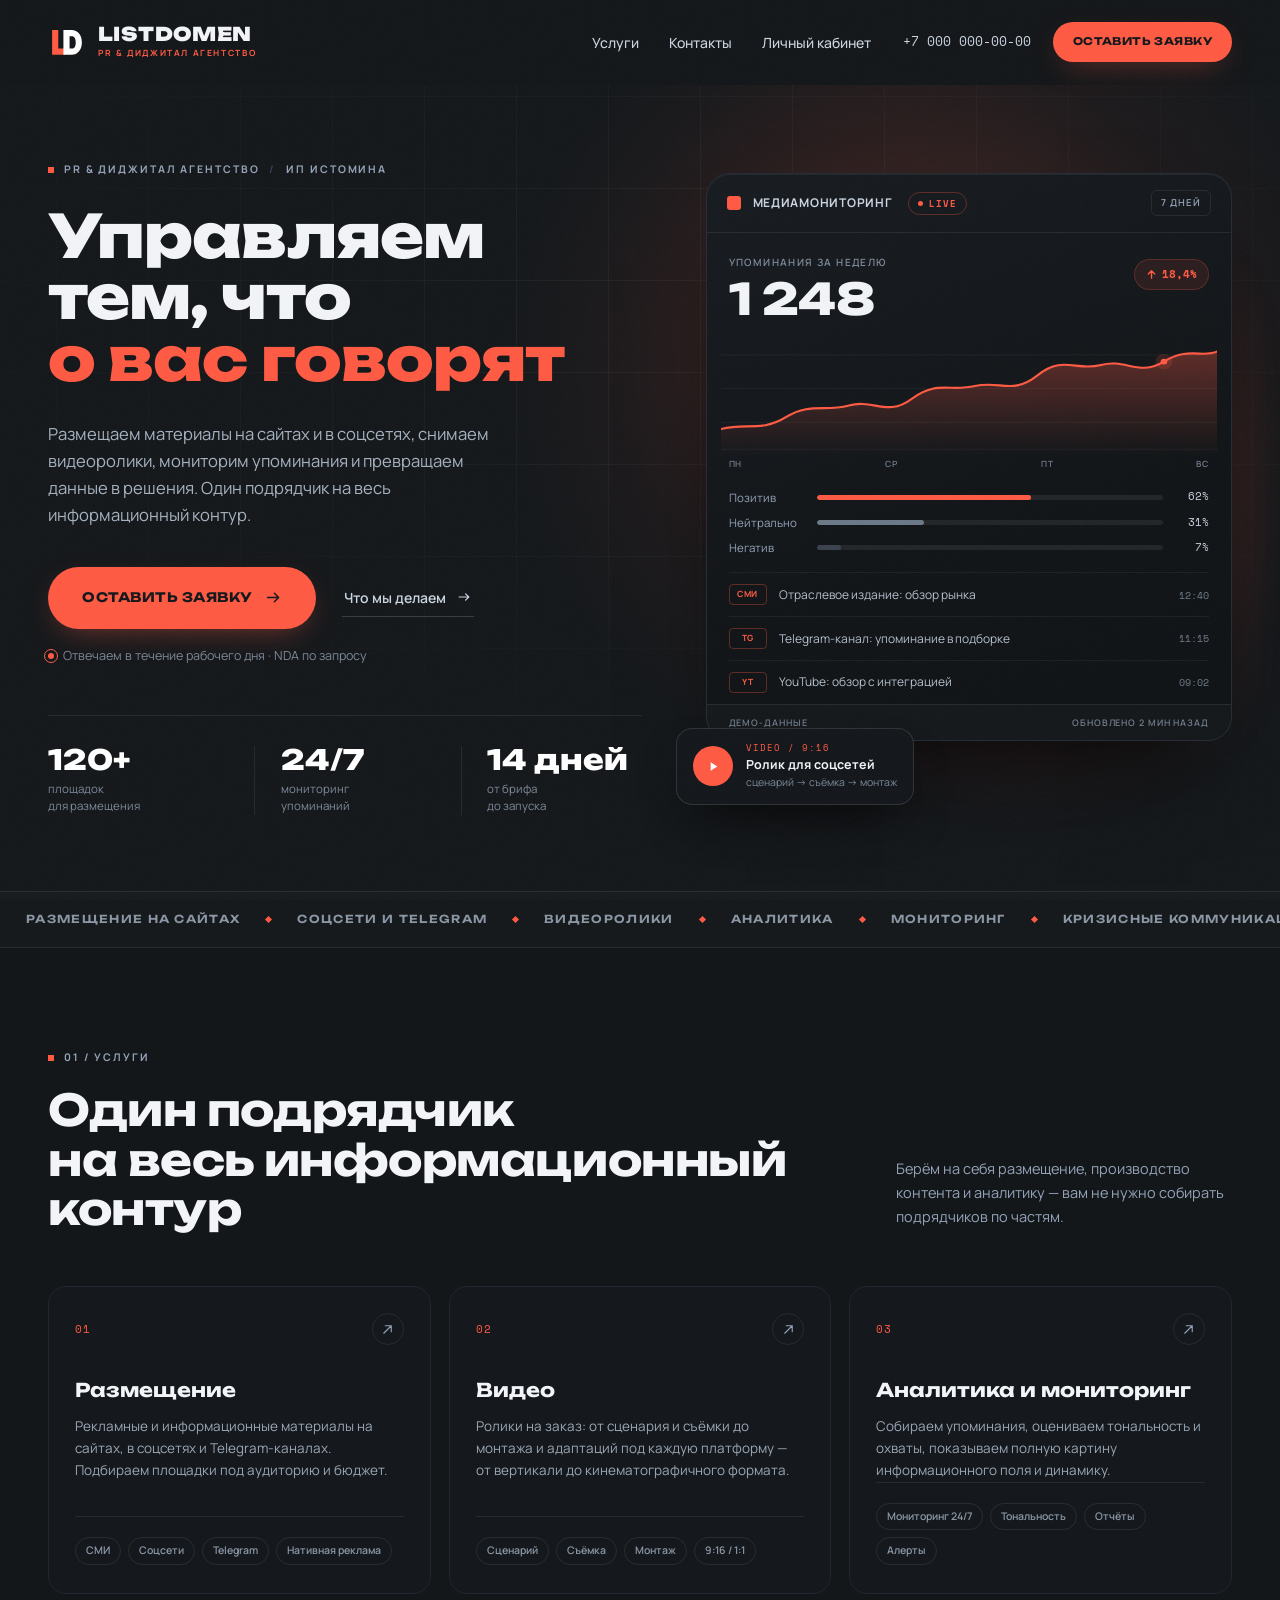
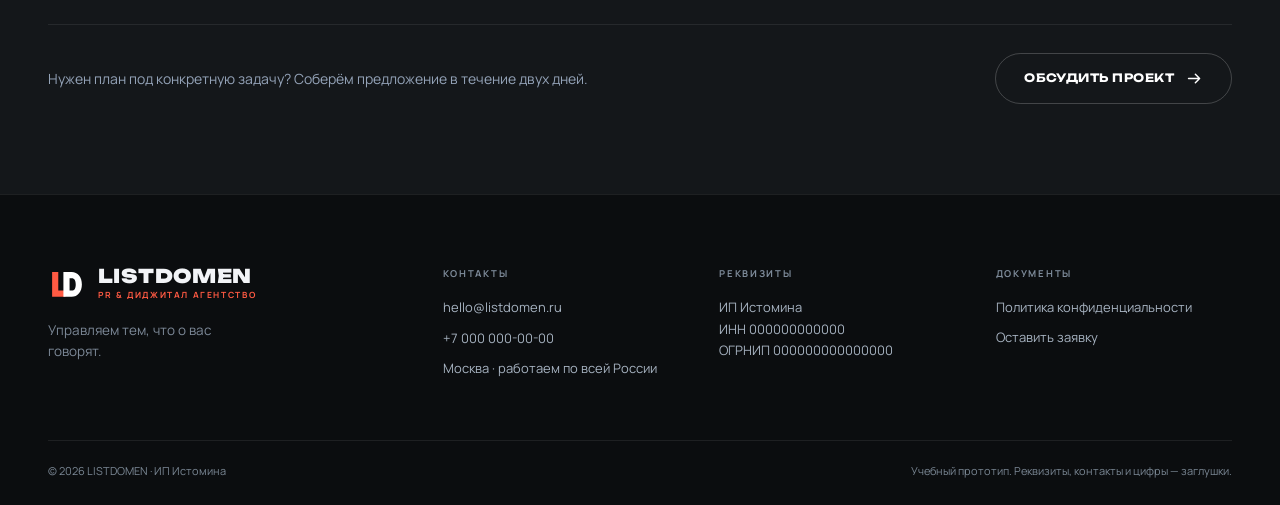
==== commit 2e331d0d: "Add Supabase accounts and user requests Co-authored-by: Copilot <223556219+Copilot@users.noreply.git" ====
--- a/index.html
+++ b/index.html
@@ -38,6 +38,7 @@
     <nav class="nav" id="primary-nav" aria-label="Основная навигация">
       <a class="nav-link" href="#services">Услуги</a>
       <a class="nav-link" href="#contacts">Контакты</a>
+      <button class="nav-link nav-link--button" type="button" data-open-account>Личный кабинет</button>
       <div class="nav-extra">
         <a class="nav-phone" href="tel:+70000000000">+7 000 000-00-00</a>
         <button class="btn btn--primary btn--sm" type="button" data-open-modal>Оставить заявку</button>
@@ -388,18 +389,18 @@
         <div class="form-row">
           <div class="field">
             <label for="f-name">Имя <span aria-hidden="true">*</span></label>
-            <input id="f-name" name="name" type="text" autocomplete="name" placeholder="Как к вам обращаться" required>
+            <input id="f-name" name="name" type="text" autocomplete="name" maxlength="120" placeholder="Как к вам обращаться" required>
           </div>
           <div class="field">
             <label for="f-contact">Почта или телефон <span aria-hidden="true">*</span></label>
-            <input id="f-contact" name="contact" type="text" autocomplete="email" placeholder="name@company.ru" required>
+            <input id="f-contact" name="contact" type="text" autocomplete="email" maxlength="200" placeholder="name@company.ru" required>
           </div>
         </div>
 
         <div class="form-row">
           <div class="field">
             <label for="f-company">Компания</label>
-            <input id="f-company" name="company" type="text" autocomplete="organization" placeholder="Необязательно">
+            <input id="f-company" name="company" type="text" autocomplete="organization" maxlength="200" placeholder="Необязательно">
           </div>
           <div class="field">
             <label for="f-service">Задача</label>
@@ -415,7 +416,7 @@
 
         <div class="field">
           <label for="f-message">Коротко о проекте</label>
-          <textarea id="f-message" name="message" rows="3" placeholder="Задача, сроки, площадки — в свободной форме"></textarea>
+          <textarea id="f-message" name="message" rows="3" maxlength="5000" placeholder="Задача, сроки, площадки — в свободной форме"></textarea>
         </div>
 
         <label class="consent">
@@ -429,7 +430,8 @@
             <path d="M3 10h13M11 5l5 5-5 5" fill="none" stroke="currentColor" stroke-width="1.7" stroke-linecap="round" stroke-linejoin="round"/>
           </svg>
         </button>
-        <p class="form-note">Демо-форма: в прототипе данные никуда не отправляются.</p>
+        <p class="account-message" id="request-message" role="status" aria-live="polite" hidden></p>
+        <p class="form-note">Для отправки заявки войдите или создайте аккаунт.</p>
       </form>
     </div>
 
@@ -440,12 +442,60 @@
         </svg>
       </span>
       <h2>Заявка отправлена</h2>
-      <p>Спасибо! В рабочей версии сайта заявка уйдёт менеджеру, и мы ответим в течение рабочего дня. Это учебный прототип — данные не отправлялись.</p>
+      <p>Спасибо! Заявка сохранена в вашем аккаунте. Мы ответим в течение рабочего дня.</p>
       <button class="btn btn--ghost" type="button" data-close-modal>Вернуться на сайт</button>
     </div>
   </div>
 </dialog>
 
+<dialog class="modal account-modal" id="account-modal" aria-labelledby="account-title">
+  <div class="modal-inner">
+    <button class="modal-close" type="button" data-close-account aria-label="Закрыть">
+      <svg viewBox="0 0 16 16" aria-hidden="true" focusable="false">
+        <path d="M3 3l10 10M13 3L3 13" fill="none" stroke="currentColor" stroke-width="1.6" stroke-linecap="round"/>
+      </svg>
+    </button>
+    <p class="eyebrow"><span class="eyebrow-dot" aria-hidden="true"></span>АККАУНТ</p>
+    <h2 id="account-title">Личный кабинет</h2>
+
+    <div id="auth-guest">
+      <p class="modal-lead">Войдите, чтобы отправлять заявки и следить за их статусом.</p>
+      <p class="account-message" id="auth-config-warning" role="alert" hidden></p>
+
+      <div class="auth-switch" role="group" aria-label="Действие с аккаунтом">
+        <button class="btn btn--primary btn--sm" type="button" data-auth-mode="login" aria-pressed="true">Войти</button>
+        <button class="btn btn--ghost btn--sm" type="button" data-auth-mode="signup" aria-pressed="false">Создать аккаунт</button>
+      </div>
+
+      <form class="account-form" id="auth-form">
+        <div class="field" id="auth-name-field" hidden>
+          <label for="auth-name">Имя <span aria-hidden="true">*</span></label>
+          <input id="auth-name" name="name" type="text" autocomplete="name" maxlength="120" placeholder="Как к вам обращаться">
+        </div>
+        <div class="field">
+          <label for="auth-email">Электронная почта <span aria-hidden="true">*</span></label>
+          <input id="auth-email" name="email" type="email" autocomplete="email" maxlength="254" placeholder="name@company.ru" required>
+        </div>
+        <div class="field">
+          <label for="auth-password">Пароль <span aria-hidden="true">*</span></label>
+          <input id="auth-password" name="password" type="password" autocomplete="current-password" minlength="8" required>
+        </div>
+        <button class="btn btn--primary btn--wide" id="auth-submit" type="submit">Войти</button>
+        <p class="account-message" id="auth-message" role="status" aria-live="polite" hidden></p>
+      </form>
+    </div>
+
+    <section class="account-view" id="account-view" aria-labelledby="account-title" hidden>
+      <p class="modal-lead" id="account-email"></p>
+      <button class="btn btn--ghost btn--sm account-signout" id="sign-out" type="button">Выйти</button>
+      <h3 class="request-list-title">Мои заявки</h3>
+      <p class="account-message" id="request-list-message" role="status" aria-live="polite"></p>
+      <ul class="request-list" id="request-list"></ul>
+    </section>
+  </div>
+</dialog>
+
 <script src="assets/main.js" defer></script>
+<script type="module" src="assets/account.js"></script>
 </body>
 </html>
--- a/assets/styles.css
+++ b/assets/styles.css
@@ -176,6 +176,13 @@
   color: var(--ink-soft);
   padding: 6px 0;
   transition: color .2s ease;
+}
+.nav-link--button {
+  border: 0;
+  background: transparent;
+  font-family: inherit;
+  letter-spacing: inherit;
+  cursor: pointer;
 }
 
 .nav-link::after {
@@ -1072,6 +1079,7 @@
 }
 
 .field { display: flex; flex-direction: column; gap: 7px; }
+.field[hidden] { display: none; }
 
 .field label {
   font-size: 9.5px;
@@ -1144,6 +1152,78 @@
   color: #74808E;
   text-align: center;
 }
+
+.account-modal { max-width: 520px; }
+.account-modal > .modal-inner > h2 {
+  margin-top: 16px;
+  font-family: var(--font-display);
+  font-size: clamp(1.4rem, 3vw, 1.85rem);
+  font-weight: 700;
+  line-height: 1.2;
+}
+
+.auth-switch {
+  display: grid;
+  grid-template-columns: 1fr 1fr;
+  gap: 10px;
+  margin-top: 24px;
+}
+
+.account-form {
+  display: grid;
+  gap: 16px;
+  margin-top: 20px;
+}
+
+.account-message {
+  margin-top: 12px;
+  color: #FF9B8C;
+  font-size: 12px;
+  line-height: 1.55;
+  overflow-wrap: anywhere;
+}
+
+.account-message[data-state="success"] { color: #9BD8B0; }
+.account-message[data-state="info"] { color: var(--muted); }
+
+.account-signout { margin-top: 18px; }
+
+.request-list-title {
+  margin-top: 30px;
+  font-family: var(--font-display);
+  font-size: 13px;
+}
+
+.request-list {
+  display: grid;
+  gap: 10px;
+  margin-top: 14px;
+}
+
+.request-list li {
+  display: grid;
+  grid-template-columns: minmax(0, 1fr) auto;
+  gap: 4px 12px;
+  padding: 13px 15px;
+  border: 1px solid var(--line-strong);
+  border-radius: var(--radius-sm);
+  background: #0F1216;
+}
+
+.request-list li strong {
+  overflow: hidden;
+  text-overflow: ellipsis;
+  white-space: nowrap;
+  font-size: 12px;
+}
+
+.request-list li span,
+.request-list li time {
+  color: var(--muted);
+  font-size: 10.5px;
+}
+
+.request-list li time { grid-column: 2; grid-row: 1 / span 2; align-self: center; }
 
 .form-success {
   padding: clamp(18px, 4vw, 34px) 0 10px;
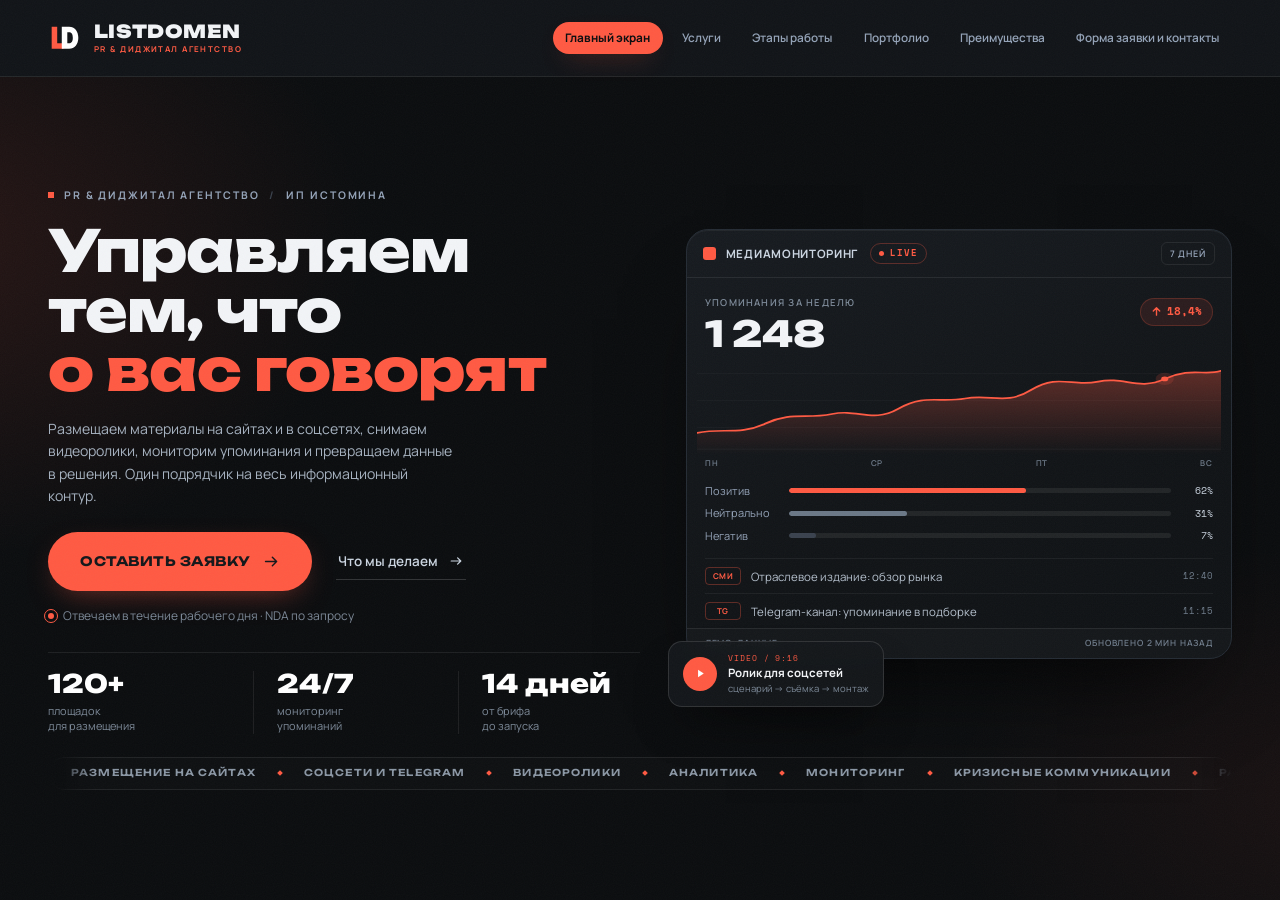
==== commit 0ce153a3: "Новый дизайн LISTDOMEN: переработаны главная, футер и карточки, добавлен эффект свечения" ====
--- a/index.html
+++ b/index.html
@@ -1,7 +1,16 @@
 <!doctype html>
-<html lang="ru">
+<html lang="ru" class="no-js">
 <head>
 <meta charset="utf-8">
+<script>
+  document.documentElement.className = 'js';
+  /* Если основной скрипт не загрузился, через 2 с показываем разделы подряд. */
+  setTimeout(function () {
+    if (document.documentElement.getAttribute('data-deck') !== 'ready') {
+      document.documentElement.classList.remove('js');
+    }
+  }, 2000);
+</script>
 <meta name="viewport" content="width=device-width, initial-scale=1">
 <title>LISTDOMEN — PR и диджитал агентство | ИП Истомина</title>
 <meta name="description" content="PR-агентство полного цикла: размещение материалов на сайтах и в соцсетях, видеоролики на заказ, аналитика информационного поля и мониторинг упоминаний.">
@@ -16,15 +25,15 @@
 <link rel="preconnect" href="https://fonts.gstatic.com" crossorigin>
 <link href="https://fonts.googleapis.com/css2?family=Manrope:wght@400;500;600;700;800&family=Space+Mono:wght@400;700&family=Unbounded:wght@600;700;800;900&display=swap" rel="stylesheet">
 <link rel="stylesheet" href="assets/styles.css">
-<noscript><style>.reveal{opacity:1;transform:none}</style></noscript>
+<noscript><style>.reveal{opacity:1;transform:none}[hidden]{display:none!important}</style></noscript>
 </head>
-<body>
-
-<a class="skip-link" href="#hero">Перейти к содержимому</a>
-
-<header class="site-header" id="top">
+<body class="app">
+
+<a class="skip-link" href="#main" data-skip>Перейти к содержимому</a>
+
+<header class="site-header">
   <div class="container header-inner">
-    <a class="logo" href="#top">
+    <a class="logo" href="#home" data-goto="home">
       <svg class="logo-mark" viewBox="0 0 185 150" aria-hidden="true" focusable="false">
         <path d="M20 15 V135 H85 V105 H50 V15 H20 Z" fill="#FF5A43"/>
         <path d="M75 15 V135 H115 C145 135 165 110 165 75 C165 40 145 15 115 15 H75 Z M105 45 H115 C130 45 135 58 135 75 C135 92 130 105 115 105 H105 V45 Z" fill="#FFFFFF"/>
@@ -35,217 +44,262 @@
       </span>
     </a>
 
-    <nav class="nav" id="primary-nav" aria-label="Основная навигация">
-      <a class="nav-link" href="#services">Услуги</a>
-      <a class="nav-link" href="#contacts">Контакты</a>
-      <button class="nav-link nav-link--button" type="button" data-open-account>Личный кабинет</button>
+    <nav class="nav" id="primary-nav" aria-label="Разделы сайта">
+      <a class="nav-link" href="#home" data-goto="home" aria-current="page">Главный экран</a>
+      <a class="nav-link" href="#services" data-goto="services">Услуги</a>
+      <a class="nav-link" href="#process" data-goto="process">Этапы работы</a>
+      <a class="nav-link" href="#portfolio" data-goto="portfolio">Портфолио</a>
+      <a class="nav-link" href="#advantages" data-goto="advantages">Преимущества</a>
+      <a class="nav-link" href="#request" data-goto="request">Форма заявки и контакты</a>
       <div class="nav-extra">
-        <a class="nav-phone" href="tel:+70000000000">+7 000 000-00-00</a>
-        <button class="btn btn--primary btn--sm" type="button" data-open-modal>Оставить заявку</button>
+        <button class="btn btn--primary" type="button" data-open-request>Оставить заявку</button>
+        <a class="nav-policy" href="privacy.html">Политика конфиденциальности</a>
       </div>
     </nav>
 
-    <div class="header-actions">
-      <a class="header-phone" href="tel:+70000000000">+7 000 000-00-00</a>
-      <button class="btn btn--primary btn--sm header-cta" type="button" data-open-modal>Оставить заявку</button>
-      <button class="menu-toggle" type="button" aria-label="Открыть меню" aria-expanded="false" aria-controls="primary-nav">
-        <span></span><span></span>
-      </button>
-    </div>
+    <button class="nav-toggle" type="button" aria-expanded="false" aria-controls="primary-nav" aria-label="Открыть меню разделов" data-nav-toggle>
+      <span class="nav-toggle-box" aria-hidden="true"><span></span><span></span><span></span></span>
+      <span class="nav-toggle-text" aria-hidden="true">Меню</span>
+    </button>
   </div>
 </header>
 
-<main>
-  <section class="hero" id="hero">
-    <div class="hero-grid-bg" aria-hidden="true"></div>
-    <div class="hero-glow" aria-hidden="true"></div>
-    <div class="hero-spot" aria-hidden="true"></div>
-
-    <div class="container hero-inner">
-      <div class="hero-copy">
-        <p class="eyebrow reveal">
-          <span class="eyebrow-dot" aria-hidden="true"></span>
-          PR &amp; ДИДЖИТАЛ АГЕНТСТВО
-          <span class="eyebrow-sep" aria-hidden="true">/</span>
-          ИП ИСТОМИНА
-        </p>
-
-        <h1 class="hero-title">
-          <span class="line">Управляем</span>
-          <span class="line">тем, что</span>
-          <span class="line accent">о вас говорят</span>
-        </h1>
-
-        <p class="hero-lead">
-          Размещаем материалы на сайтах и в соцсетях, снимаем видеоролики,
-          мониторим упоминания и превращаем данные в решения.
-          Один подрядчик на весь информационный контур.
-        </p>
-
-        <div class="hero-actions">
-          <button class="btn btn--primary btn--lg" type="button" data-open-modal>
-            Оставить заявку
-            <svg class="btn-arrow" viewBox="0 0 20 20" aria-hidden="true" focusable="false">
-              <path d="M3 10h13M11 5l5 5-5 5" fill="none" stroke="currentColor" stroke-width="1.7" stroke-linecap="round" stroke-linejoin="round"/>
-            </svg>
-          </button>
-          <a class="link-arrow" href="#services">
-            Что мы делаем
-            <svg viewBox="0 0 20 20" aria-hidden="true" focusable="false">
-              <path d="M4 10h12M12 6l4 4-4 4" fill="none" stroke="currentColor" stroke-width="1.5" stroke-linecap="round" stroke-linejoin="round"/>
-            </svg>
-          </a>
-        </div>
-
-        <p class="hero-note">
-          <span class="pulse-dot" aria-hidden="true"></span>
-          Отвечаем в течение рабочего дня · NDA по запросу
-        </p>
-
-        <ul class="hero-stats">
-          <li>
-            <strong>120+</strong>
-            <span>площадок<br>для размещения</span>
-          </li>
-          <li>
-            <strong>24/7</strong>
-            <span>мониторинг<br>упоминаний</span>
-          </li>
-          <li>
-            <strong>14 дней</strong>
-            <span>от брифа<br>до запуска</span>
-          </li>
-        </ul>
-      </div>
-
-      <div class="hero-visual reveal">
-        <div class="panel-glow" aria-hidden="true"></div>
-
-        <article class="panel" aria-label="Пример панели медиамониторинга (демо-данные)">
-          <header class="panel-head">
-            <span class="panel-mark" aria-hidden="true"></span>
-            <span class="panel-title">Медиамониторинг</span>
-            <span class="live"><span class="live-dot" aria-hidden="true"></span>LIVE</span>
-            <span class="panel-period">7 дней</span>
-          </header>
-
-          <div class="panel-metric">
-            <div>
-              <span class="metric-label">Упоминания за неделю</span>
-              <span class="metric-value">1&nbsp;248</span>
-            </div>
-            <span class="metric-delta">
-              <svg viewBox="0 0 12 12" aria-hidden="true" focusable="false">
-                <path d="M6 10V2M2.5 5.5L6 2l3.5 3.5" fill="none" stroke="currentColor" stroke-width="1.5" stroke-linecap="round" stroke-linejoin="round"/>
-              </svg>
-              18,4%
-            </span>
-          </div>
-
-          <div class="chart" aria-hidden="true">
-            <svg viewBox="0 0 520 140" preserveAspectRatio="none" focusable="false">
-              <defs>
-                <linearGradient id="chartFill" x1="0" y1="0" x2="0" y2="1">
-                  <stop offset="0%" stop-color="#FF5A43" stop-opacity=".32"/>
-                  <stop offset="100%" stop-color="#FF5A43" stop-opacity="0"/>
-                </linearGradient>
-              </defs>
-              <g stroke="rgba(255,255,255,.06)" stroke-width="1">
-                <line x1="0" y1="20" x2="520" y2="20"/>
-                <line x1="0" y1="60" x2="520" y2="60"/>
-                <line x1="0" y1="100" x2="520" y2="100"/>
-                <line x1="0" y1="132" x2="520" y2="132"/>
-              </g>
-              <path d="M0 108 C25 100 42 112 68 94 C94 76 108 88 134 80 C160 72 174 94 200 72 C226 50 240 64 266 57 C292 50 306 68 332 44 C358 20 372 40 398 32 C424 24 438 46 464 28 C490 10 504 24 520 16 L520 140 L0 140 Z" fill="url(#chartFill)"/>
-              <path d="M0 108 C25 100 42 112 68 94 C94 76 108 88 134 80 C160 72 174 94 200 72 C226 50 240 64 266 57 C292 50 306 68 332 44 C358 20 372 40 398 32 C424 24 438 46 464 28 C490 10 504 24 520 16" fill="none" stroke="#FF5A43" stroke-width="2.5" stroke-linecap="round"/>
-              <circle cx="464" cy="28" r="9" fill="#FF5A43" fill-opacity=".16"/>
-              <circle cx="464" cy="28" r="3.5" fill="#FF5A43"/>
-            </svg>
-            <div class="chart-axis">
-              <span>ПН</span><span>СР</span><span>ПТ</span><span>ВС</span>
-            </div>
-          </div>
-
-          <div class="tone">
-            <div class="tone-row">
-              <span>Позитив</span>
-              <span class="tone-bar"><i style="width:62%"></i></span>
-              <b>62%</b>
-            </div>
-            <div class="tone-row">
-              <span>Нейтрально</span>
-              <span class="tone-bar"><i class="neutral" style="width:31%"></i></span>
-              <b>31%</b>
-            </div>
-            <div class="tone-row">
-              <span>Негатив</span>
-              <span class="tone-bar"><i class="negative" style="width:7%"></i></span>
-              <b>7%</b>
-            </div>
-          </div>
-
-          <ul class="feed">
+<button class="nav-scrim" type="button" data-nav-close aria-label="Закрыть меню" tabindex="-1"></button>
+
+<main class="deck" id="main" tabindex="-1">
+
+  <!-- 01 / Главный экран ==================================================== -->
+  <section class="screen screen--home" id="home" aria-labelledby="home-title">
+    <div class="container">
+      <div class="hero-inner">
+        <div class="hero-copy">
+          <p class="eyebrow reveal">
+            <span class="eyebrow-dot" aria-hidden="true"></span>
+            PR &amp; ДИДЖИТАЛ АГЕНТСТВО
+            <span class="eyebrow-sep" aria-hidden="true">/</span>
+            ИП ИСТОМИНА
+          </p>
+
+          <h1 class="hero-title" id="home-title" tabindex="-1">
+            <span class="line">Управляем</span>
+            <span class="line">тем, что</span>
+            <span class="line accent">о вас говорят</span>
+          </h1>
+
+          <p class="hero-lead">
+            Размещаем материалы на сайтах и в соцсетях, снимаем видеоролики,
+            мониторим упоминания и превращаем данные в решения.
+            Один подрядчик на весь информационный контур.
+          </p>
+
+          <div class="hero-actions">
+            <button class="btn btn--primary btn--lg" type="button" data-open-request>
+              Оставить заявку
+              <svg class="btn-arrow" viewBox="0 0 20 20" aria-hidden="true" focusable="false">
+                <path d="M3 10h13M11 5l5 5-5 5" fill="none" stroke="currentColor" stroke-width="1.7" stroke-linecap="round" stroke-linejoin="round"/>
+              </svg>
+            </button>
+            <a class="link-arrow" href="#services" data-goto="services">
+              Что мы делаем
+              <svg viewBox="0 0 20 20" aria-hidden="true" focusable="false">
+                <path d="M4 10h12M12 6l4 4-4 4" fill="none" stroke="currentColor" stroke-width="1.5" stroke-linecap="round" stroke-linejoin="round"/>
+              </svg>
+            </a>
+          </div>
+
+          <p class="hero-note">
+            <span class="pulse-dot" aria-hidden="true"></span>
+            Отвечаем в течение рабочего дня · NDA по запросу
+          </p>
+
+          <ul class="hero-stats">
             <li>
-              <span class="tag">СМИ</span>
-              <p>Отраслевое издание: обзор рынка</p>
-              <time datetime="12:40">12:40</time>
+              <strong>120+</strong>
+              <span>площадок <br>для размещения</span>
             </li>
             <li>
-              <span class="tag">TG</span>
-              <p>Telegram-канал: упоминание в подборке</p>
-              <time datetime="11:15">11:15</time>
+              <strong>24/7</strong>
+              <span>мониторинг <br>упоминаний</span>
             </li>
             <li>
-              <span class="tag">YT</span>
-              <p>YouTube: обзор с интеграцией</p>
-              <time datetime="09:02">09:02</time>
+              <strong>14 дней</strong>
+              <span>от брифа <br>до запуска</span>
             </li>
           </ul>
-
-          <footer class="panel-foot">
-            <span>Демо-данные</span>
-            <span>обновлено 2 мин назад</span>
-          </footer>
-        </article>
-
-        <article class="float-card" aria-label="Видеопродакшн">
-          <span class="play" aria-hidden="true">
-            <svg viewBox="0 0 16 16" focusable="false"><path d="M5 3.5 12 8l-7 4.5z" fill="currentColor"/></svg>
-          </span>
-          <div class="float-text">
-            <span class="float-label">VIDEO / 9:16</span>
-            <strong>Ролик для соцсетей</strong>
-            <span class="float-meta">сценарий → съёмка → монтаж</span>
-          </div>
-        </article>
-      </div>
+        </div>
+
+        <div class="hero-visual reveal">
+          <article class="panel" aria-label="Пример панели медиамониторинга (демо-данные)">
+            <header class="panel-head">
+              <span class="panel-mark" aria-hidden="true"></span>
+              <span class="panel-title">Медиамониторинг</span>
+              <span class="live"><span class="live-dot" aria-hidden="true"></span>LIVE</span>
+              <span class="panel-period">7 дней</span>
+            </header>
+
+            <div class="panel-metric">
+              <div>
+                <span class="metric-label">Упоминания за неделю</span>
+                <span class="metric-value">1&nbsp;248</span>
+              </div>
+              <span class="metric-delta">
+                <svg viewBox="0 0 12 12" aria-hidden="true" focusable="false">
+                  <path d="M6 10V2M2.5 5.5L6 2l3.5 3.5" fill="none" stroke="currentColor" stroke-width="1.5" stroke-linecap="round" stroke-linejoin="round"/>
+                </svg>
+                18,4%
+              </span>
+            </div>
+
+            <div class="chart" aria-hidden="true">
+              <svg viewBox="0 0 520 140" preserveAspectRatio="none" focusable="false">
+                <defs>
+                  <linearGradient id="chartFill" x1="0" y1="0" x2="0" y2="1">
+                    <stop offset="0%" stop-color="#FF5A43" stop-opacity=".32"/>
+                    <stop offset="100%" stop-color="#FF5A43" stop-opacity="0"/>
+                  </linearGradient>
+                </defs>
+                <g stroke="rgba(255,255,255,.06)" stroke-width="1">
+                  <line x1="0" y1="20" x2="520" y2="20"/>
+                  <line x1="0" y1="60" x2="520" y2="60"/>
+                  <line x1="0" y1="100" x2="520" y2="100"/>
+                  <line x1="0" y1="132" x2="520" y2="132"/>
+                </g>
+                <path d="M0 108 C25 100 42 112 68 94 C94 76 108 88 134 80 C160 72 174 94 200 72 C226 50 240 64 266 57 C292 50 306 68 332 44 C358 20 372 40 398 32 C424 24 438 46 464 28 C490 10 504 24 520 16 L520 140 L0 140 Z" fill="url(#chartFill)"/>
+                <path d="M0 108 C25 100 42 112 68 94 C94 76 108 88 134 80 C160 72 174 94 200 72 C226 50 240 64 266 57 C292 50 306 68 332 44 C358 20 372 40 398 32 C424 24 438 46 464 28 C490 10 504 24 520 16" fill="none" stroke="#FF5A43" stroke-width="2.5" stroke-linecap="round"/>
+                <circle cx="464" cy="28" r="9" fill="#FF5A43" fill-opacity=".16"/>
+                <circle cx="464" cy="28" r="3.5" fill="#FF5A43"/>
+              </svg>
+              <div class="chart-axis">
+                <span>ПН</span><span>СР</span><span>ПТ</span><span>ВС</span>
+              </div>
+            </div>
+
+            <div class="tone">
+              <div class="tone-row">
+                <span>Позитив</span>
+                <span class="tone-bar"><i style="width:62%"></i></span>
+                <b>62%</b>
+              </div>
+              <div class="tone-row">
+                <span>Нейтрально</span>
+                <span class="tone-bar"><i class="neutral" style="width:31%"></i></span>
+                <b>31%</b>
+              </div>
+              <div class="tone-row">
+                <span>Негатив</span>
+                <span class="tone-bar"><i class="negative" style="width:7%"></i></span>
+                <b>7%</b>
+              </div>
+            </div>
+
+            <ul class="feed">
+              <li>
+                <span class="tag">СМИ</span>
+                <p>Отраслевое издание: обзор рынка</p>
+                <time datetime="12:40">12:40</time>
+              </li>
+              <li>
+                <span class="tag">TG</span>
+                <p>Telegram-канал: упоминание в подборке</p>
+                <time datetime="11:15">11:15</time>
+              </li>
+            </ul>
+
+            <footer class="panel-foot">
+              <span>Демо-данные</span>
+              <span>обновлено 2 мин назад</span>
+            </footer>
+          </article>
+
+          <article class="float-card" aria-label="Видеопродакшн">
+            <span class="play" aria-hidden="true">
+              <svg viewBox="0 0 16 16" focusable="false"><path d="M5 3.5 12 8l-7 4.5z" fill="currentColor"/></svg>
+            </span>
+            <div class="float-text">
+              <span class="float-label">VIDEO / 9:16</span>
+              <strong>Ролик для соцсетей</strong>
+              <span class="float-meta">сценарий → съёмка → монтаж</span>
+            </div>
+          </article>
+        </div>
+      </div>
+
+      <div class="marquee" aria-hidden="true">
+        <div class="marquee-track">
+          <span class="marquee-item">Размещение на сайтах</span><span class="marquee-dot"></span>
+          <span class="marquee-item">Соцсети и Telegram</span><span class="marquee-dot"></span>
+          <span class="marquee-item">Видеоролики</span><span class="marquee-dot"></span>
+          <span class="marquee-item">Аналитика</span><span class="marquee-dot"></span>
+          <span class="marquee-item">Мониторинг</span><span class="marquee-dot"></span>
+          <span class="marquee-item">Кризисные коммуникации</span><span class="marquee-dot"></span>
+          <span class="marquee-item">Размещение на сайтах</span><span class="marquee-dot"></span>
+          <span class="marquee-item">Соцсети и Telegram</span><span class="marquee-dot"></span>
+          <span class="marquee-item">Видеоролики</span><span class="marquee-dot"></span>
+          <span class="marquee-item">Аналитика</span><span class="marquee-dot"></span>
+          <span class="marquee-item">Мониторинг</span><span class="marquee-dot"></span>
+          <span class="marquee-item">Кризисные коммуникации</span><span class="marquee-dot"></span>
+        </div>
+      </div>
+      <p class="sr-only">Размещение на сайтах, соцсети и Telegram, видеоролики, аналитика, мониторинг, кризисные коммуникации.</p>
     </div>
+
+    <footer class="site-footer">
+      <div class="container">
+        <div class="footer-grid">
+          <div class="footer-brand">
+            <a class="logo" href="#home" data-goto="home">
+              <svg class="logo-mark" viewBox="0 0 185 150" aria-hidden="true" focusable="false">
+                <path d="M20 15 V135 H85 V105 H50 V15 H20 Z" fill="#FF5A43"/>
+                <path d="M75 15 V135 H115 C145 135 165 110 165 75 C165 40 145 15 115 15 H75 Z M105 45 H115 C130 45 135 58 135 75 C135 92 130 105 115 105 H105 V45 Z" fill="#FFFFFF"/>
+              </svg>
+              <span class="logo-text">
+                <span class="logo-name">LISTDOMEN</span>
+                <span class="logo-descr">PR &amp; ДИДЖИТАЛ АГЕНТСТВО</span>
+              </span>
+            </a>
+            <p class="footer-tagline">Управляем тем, что о вас говорят.</p>
+          </div>
+
+          <div class="footer-col">
+            <h2>Контакты</h2>
+            <a href="mailto:hello@listdomen.ru">hello@listdomen.ru</a>
+            <a href="tel:+70000000000">+7 000 000-00-00</a>
+            <a href="https://t.me/listdomen" target="_blank" rel="noopener">Telegram · @listdomen</a>
+            <p>Москва · работаем по всей России</p>
+          </div>
+
+          <div class="footer-col">
+            <h2>Реквизиты</h2>
+            <p>
+              ИП Истомина<br>
+              ИНН 000000000000<br>
+              ОГРНИП 000000000000000
+            </p>
+          </div>
+
+          <div class="footer-col">
+            <h2>Документы</h2>
+            <a href="privacy.html">Политика конфиденциальности</a>
+            <button class="linklike" type="button" data-open-request>Оставить заявку</button>
+            <a href="#home" data-goto="home">Наверх ↑</a>
+          </div>
+        </div>
+
+        <div class="footer-bottom">
+          <span>© 2026 LISTDOMEN · ИП Истомина</span>
+          <span>Учебный прототип. Реквизиты, контакты и цифры — заглушки.</span>
+        </div>
+      </div>
+    </footer>
   </section>
 
-  <div class="marquee" aria-hidden="true">
-    <div class="marquee-track">
-      <span class="marquee-item">Размещение на сайтах</span><span class="marquee-dot"></span>
-      <span class="marquee-item">Соцсети и Telegram</span><span class="marquee-dot"></span>
-      <span class="marquee-item">Видеоролики</span><span class="marquee-dot"></span>
-      <span class="marquee-item">Аналитика</span><span class="marquee-dot"></span>
-      <span class="marquee-item">Мониторинг</span><span class="marquee-dot"></span>
-      <span class="marquee-item">Кризисные коммуникации</span><span class="marquee-dot"></span>
-      <span class="marquee-item">Размещение на сайтах</span><span class="marquee-dot"></span>
-      <span class="marquee-item">Соцсети и Telegram</span><span class="marquee-dot"></span>
-      <span class="marquee-item">Видеоролики</span><span class="marquee-dot"></span>
-      <span class="marquee-item">Аналитика</span><span class="marquee-dot"></span>
-      <span class="marquee-item">Мониторинг</span><span class="marquee-dot"></span>
-      <span class="marquee-item">Кризисные коммуникации</span><span class="marquee-dot"></span>
-    </div>
-  </div>
-  <p class="sr-only">Размещение на сайтах, соцсети и Telegram, видеоролики, аналитика, мониторинг, кризисные коммуникации.</p>
-
-  <section class="services" id="services">
+  <!-- 02 / Услуги =========================================================== -->
+  <section class="screen screen--services" id="services" aria-labelledby="services-title">
     <div class="container">
       <div class="section-head">
         <div>
-          <p class="eyebrow reveal"><span class="eyebrow-dot" aria-hidden="true"></span>01 / УСЛУГИ</p>
-          <h2 class="reveal">Один подрядчик<br>на весь информационный контур</h2>
+          <p class="eyebrow reveal"><span class="eyebrow-dot" aria-hidden="true"></span>УСЛУГИ</p>
+          <h2 id="services-title" tabindex="-1" class="reveal">Один подрядчик<br> <span class="accent">на весь контур</span></h2>
         </div>
         <p class="section-note reveal">
           Берём на себя размещение, производство контента
@@ -314,7 +368,7 @@
 
       <div class="services-foot reveal">
         <p>Нужен план под конкретную задачу? Соберём предложение в течение двух дней.</p>
-        <button class="btn btn--ghost" type="button" data-open-modal>
+        <button class="btn btn--ghost" type="button" data-open-request>
           Обсудить проект
           <svg class="btn-arrow" viewBox="0 0 20 20" aria-hidden="true" focusable="false">
             <path d="M3 10h13M11 5l5 5-5 5" fill="none" stroke="currentColor" stroke-width="1.7" stroke-linecap="round" stroke-linejoin="round"/>
@@ -322,180 +376,572 @@
         </button>
       </div>
     </div>
+
+    <footer class="site-footer">
+      <div class="container">
+        <div class="footer-grid">
+          <div class="footer-brand">
+            <a class="logo" href="#home" data-goto="home">
+              <svg class="logo-mark" viewBox="0 0 185 150" aria-hidden="true" focusable="false">
+                <path d="M20 15 V135 H85 V105 H50 V15 H20 Z" fill="#FF5A43"/>
+                <path d="M75 15 V135 H115 C145 135 165 110 165 75 C165 40 145 15 115 15 H75 Z M105 45 H115 C130 45 135 58 135 75 C135 92 130 105 115 105 H105 V45 Z" fill="#FFFFFF"/>
+              </svg>
+              <span class="logo-text">
+                <span class="logo-name">LISTDOMEN</span>
+                <span class="logo-descr">PR &amp; ДИДЖИТАЛ АГЕНТСТВО</span>
+              </span>
+            </a>
+            <p class="footer-tagline">Управляем тем, что о вас говорят.</p>
+          </div>
+
+          <div class="footer-col">
+            <h2>Контакты</h2>
+            <a href="mailto:hello@listdomen.ru">hello@listdomen.ru</a>
+            <a href="tel:+70000000000">+7 000 000-00-00</a>
+            <a href="https://t.me/listdomen" target="_blank" rel="noopener">Telegram · @listdomen</a>
+            <p>Москва · работаем по всей России</p>
+          </div>
+
+          <div class="footer-col">
+            <h2>Реквизиты</h2>
+            <p>
+              ИП Истомина<br>
+              ИНН 000000000000<br>
+              ОГРНИП 000000000000000
+            </p>
+          </div>
+
+          <div class="footer-col">
+            <h2>Документы</h2>
+            <a href="privacy.html">Политика конфиденциальности</a>
+            <button class="linklike" type="button" data-open-request>Оставить заявку</button>
+            <a href="#home" data-goto="home">Наверх ↑</a>
+          </div>
+        </div>
+
+        <div class="footer-bottom">
+          <span>© 2026 LISTDOMEN · ИП Истомина</span>
+          <span>Учебный прототип. Реквизиты, контакты и цифры — заглушки.</span>
+        </div>
+      </div>
+    </footer>
+  </section>
+
+  <!-- 03 / Этапы работы ===================================================== -->
+  <section class="screen screen--process" id="process" aria-labelledby="process-title">
+    <div class="container">
+      <div class="section-head">
+        <div>
+          <p class="eyebrow reveal"><span class="eyebrow-dot" aria-hidden="true"></span>ЭТАПЫ РАБОТЫ</p>
+          <h2 id="process-title" tabindex="-1" class="reveal">От брифа до отчёта —<br> <span class="accent">понятный процесс</span></h2>
+        </div>
+        <p class="section-note reveal">
+          На каждом этапе видно, что происходит и что нужно от вас.
+          Сроки фиксируем до старта.
+        </p>
+      </div>
+
+      <ol class="steps">
+        <li class="step reveal">
+          <span class="step-num">01</span>
+          <h3>Бриф и аудит</h3>
+          <p>Разбираем задачу, изучаем информационное поле и конкурентов. Фиксируем цели и метрики.</p>
+          <span class="step-time">2–3 дня</span>
+        </li>
+        <li class="step reveal">
+          <span class="step-num">02</span>
+          <h3>Стратегия и медиаплан</h3>
+          <p>Собираем площадки, форматы и смету. Согласуем план, календарь и бюджет.</p>
+          <span class="step-time">3–5 дней</span>
+        </li>
+        <li class="step reveal">
+          <span class="step-num">03</span>
+          <h3>Производство и размещение</h3>
+          <p>Готовим тексты и видео, согласовываем материалы, выходим на площадки и держим сроки.</p>
+          <span class="step-time">5–10 дней</span>
+        </li>
+        <li class="step reveal">
+          <span class="step-num">04</span>
+          <h3>Аналитика и отчёт</h3>
+          <p>Считаем охваты, упоминания и тональность. Показываем результат и предлагаем следующие шаги.</p>
+          <span class="step-time">еженедельно</span>
+        </li>
+      </ol>
+
+      <div class="screen-foot reveal">
+        <p>Сроки и смету фиксируем до старта — без скрытых этапов и доплат.</p>
+        <a class="link-arrow" href="#request" data-goto="request">
+          Обсудить сроки
+          <svg viewBox="0 0 20 20" aria-hidden="true" focusable="false">
+            <path d="M4 10h12M12 6l4 4-4 4" fill="none" stroke="currentColor" stroke-width="1.5" stroke-linecap="round" stroke-linejoin="round"/>
+          </svg>
+        </a>
+      </div>
+    </div>
+
+    <footer class="site-footer">
+      <div class="container">
+        <div class="footer-grid">
+          <div class="footer-brand">
+            <a class="logo" href="#home" data-goto="home">
+              <svg class="logo-mark" viewBox="0 0 185 150" aria-hidden="true" focusable="false">
+                <path d="M20 15 V135 H85 V105 H50 V15 H20 Z" fill="#FF5A43"/>
+                <path d="M75 15 V135 H115 C145 135 165 110 165 75 C165 40 145 15 115 15 H75 Z M105 45 H115 C130 45 135 58 135 75 C135 92 130 105 115 105 H105 V45 Z" fill="#FFFFFF"/>
+              </svg>
+              <span class="logo-text">
+                <span class="logo-name">LISTDOMEN</span>
+                <span class="logo-descr">PR &amp; ДИДЖИТАЛ АГЕНТСТВО</span>
+              </span>
+            </a>
+            <p class="footer-tagline">Управляем тем, что о вас говорят.</p>
+          </div>
+
+          <div class="footer-col">
+            <h2>Контакты</h2>
+            <a href="mailto:hello@listdomen.ru">hello@listdomen.ru</a>
+            <a href="tel:+70000000000">+7 000 000-00-00</a>
+            <a href="https://t.me/listdomen" target="_blank" rel="noopener">Telegram · @listdomen</a>
+            <p>Москва · работаем по всей России</p>
+          </div>
+
+          <div class="footer-col">
+            <h2>Реквизиты</h2>
+            <p>
+              ИП Истомина<br>
+              ИНН 000000000000<br>
+              ОГРНИП 000000000000000
+            </p>
+          </div>
+
+          <div class="footer-col">
+            <h2>Документы</h2>
+            <a href="privacy.html">Политика конфиденциальности</a>
+            <button class="linklike" type="button" data-open-request>Оставить заявку</button>
+            <a href="#home" data-goto="home">Наверх ↑</a>
+          </div>
+        </div>
+
+        <div class="footer-bottom">
+          <span>© 2026 LISTDOMEN · ИП Истомина</span>
+          <span>Учебный прототип. Реквизиты, контакты и цифры — заглушки.</span>
+        </div>
+      </div>
+    </footer>
+  </section>
+
+  <!-- 04 / Портфолио ======================================================== -->
+  <section class="screen screen--portfolio" id="portfolio" aria-labelledby="portfolio-title">
+    <div class="container">
+      <div class="section-head">
+        <div>
+          <p class="eyebrow reveal"><span class="eyebrow-dot" aria-hidden="true"></span>ПОРТФОЛИО</p>
+          <h2 id="portfolio-title" tabindex="-1" class="reveal">Форматы, с которыми<br> <span class="accent">мы работаем</span></h2>
+        </div>
+        <p class="section-note reveal">
+          Ниже — демонстрационные кейсы-заглушки: названия, цифры и результаты условные,
+          добавлены для оценки структуры.
+        </p>
+      </div>
+
+      <div class="case-grid">
+        <article class="case reveal">
+          <div class="case-visual case-visual--media">
+            <span class="case-demo">демо</span>
+            <span class="case-ghost" aria-hidden="true">01</span>
+            <span class="case-shape" aria-hidden="true"><i></i><i></i><i></i></span>
+            <span class="case-type">Медиа</span>
+          </div>
+          <div class="case-body">
+            <p class="case-meta">Размещение · B2B</p>
+            <h3>Запуск в отраслевых СМИ</h3>
+            <p>Серия экспертных колонок и интервью для выхода в профессиональную повестку.</p>
+            <div class="case-stats">
+              <div><strong>24</strong><span>площадки</span></div>
+              <div><strong>1,8 млн</strong><span>охват</span></div>
+            </div>
+          </div>
+        </article>
+
+        <article class="case reveal">
+          <div class="case-visual case-visual--video">
+            <span class="case-demo">демо</span>
+            <span class="case-ghost" aria-hidden="true">02</span>
+            <span class="case-shape" aria-hidden="true"><i></i></span>
+            <span class="case-type">Видео</span>
+          </div>
+          <div class="case-body">
+            <p class="case-meta">Продакшн · Запуск</p>
+            <h3>Видеосерия для соцсетей</h3>
+            <p>12 вертикальных роликов: сценарий, съёмка, монтаж и адаптации под площадки.</p>
+            <div class="case-stats">
+              <div><strong>12</strong><span>роликов</span></div>
+              <div><strong>640 тыс.</strong><span>просмотров</span></div>
+            </div>
+          </div>
+        </article>
+
+        <article class="case reveal">
+          <div class="case-visual case-visual--data">
+            <span class="case-demo">демо</span>
+            <span class="case-ghost" aria-hidden="true">03</span>
+            <span class="case-shape" aria-hidden="true"><i></i><i></i><i></i><i></i><i></i></span>
+            <span class="case-type">Данные</span>
+          </div>
+          <div class="case-body">
+            <p class="case-meta">Мониторинг · Репутация</p>
+            <h3>Мониторинг сети клиник</h3>
+            <p>Ежедневный сбор упоминаний, тональности и алерты по критичным сообщениям.</p>
+            <div class="case-stats">
+              <div><strong>3 200</strong><span>упоминаний</span></div>
+              <div><strong>92%</strong><span>нейтрально+</span></div>
+            </div>
+          </div>
+        </article>
+
+        <article class="case reveal">
+          <div class="case-visual case-visual--crisis">
+            <span class="case-demo">демо</span>
+            <span class="case-ghost" aria-hidden="true">04</span>
+            <span class="case-shape" aria-hidden="true"><i></i><i></i><i></i></span>
+            <span class="case-type">PR</span>
+          </div>
+          <div class="case-body">
+            <p class="case-meta">PR · Кризис</p>
+            <h3>Антикризисный сценарий</h3>
+            <p>Протокол реагирования, тезисы для spokesperson и работа с повесткой в моменте.</p>
+            <div class="case-stats">
+              <div><strong>6 часов</strong><span>до первого ответа</span></div>
+              <div><strong>4</strong><span>канала</span></div>
+            </div>
+          </div>
+        </article>
+      </div>
+    </div>
+
+    <footer class="site-footer">
+      <div class="container">
+        <div class="footer-grid">
+          <div class="footer-brand">
+            <a class="logo" href="#home" data-goto="home">
+              <svg class="logo-mark" viewBox="0 0 185 150" aria-hidden="true" focusable="false">
+                <path d="M20 15 V135 H85 V105 H50 V15 H20 Z" fill="#FF5A43"/>
+                <path d="M75 15 V135 H115 C145 135 165 110 165 75 C165 40 145 15 115 15 H75 Z M105 45 H115 C130 45 135 58 135 75 C135 92 130 105 115 105 H105 V45 Z" fill="#FFFFFF"/>
+              </svg>
+              <span class="logo-text">
+                <span class="logo-name">LISTDOMEN</span>
+                <span class="logo-descr">PR &amp; ДИДЖИТАЛ АГЕНТСТВО</span>
+              </span>
+            </a>
+            <p class="footer-tagline">Управляем тем, что о вас говорят.</p>
+          </div>
+
+          <div class="footer-col">
+            <h2>Контакты</h2>
+            <a href="mailto:hello@listdomen.ru">hello@listdomen.ru</a>
+            <a href="tel:+70000000000">+7 000 000-00-00</a>
+            <a href="https://t.me/listdomen" target="_blank" rel="noopener">Telegram · @listdomen</a>
+            <p>Москва · работаем по всей России</p>
+          </div>
+
+          <div class="footer-col">
+            <h2>Реквизиты</h2>
+            <p>
+              ИП Истомина<br>
+              ИНН 000000000000<br>
+              ОГРНИП 000000000000000
+            </p>
+          </div>
+
+          <div class="footer-col">
+            <h2>Документы</h2>
+            <a href="privacy.html">Политика конфиденциальности</a>
+            <button class="linklike" type="button" data-open-request>Оставить заявку</button>
+            <a href="#home" data-goto="home">Наверх ↑</a>
+          </div>
+        </div>
+
+        <div class="footer-bottom">
+          <span>© 2026 LISTDOMEN · ИП Истомина</span>
+          <span>Учебный прототип. Реквизиты, контакты и цифры — заглушки.</span>
+        </div>
+      </div>
+    </footer>
+  </section>
+
+  <!-- 05 / Преимущества ===================================================== -->
+  <section class="screen screen--advantages" id="advantages" aria-labelledby="advantages-title">
+    <div class="container adv-grid">
+      <div class="adv-copy">
+        <p class="eyebrow reveal"><span class="eyebrow-dot" aria-hidden="true"></span>ПРЕИМУЩЕСТВА</p>
+        <h2 id="advantages-title" tabindex="-1" class="reveal">Спокойно закрываем весь<br> <span class="accent">информационный контур</span></h2>
+        <p class="reveal">
+          Не нужно сводить между собой агентство, продакшн и аналитиков.
+          Одна команда отвечает за смысл, производство, размещение и цифры.
+        </p>
+
+        <div class="adv-facts reveal" aria-label="Ключевые цифры">
+          <div class="adv-fact">
+            <strong>4</strong>
+            <span>направления<br>в одной команде</span>
+          </div>
+          <div class="adv-fact">
+            <strong>14</strong>
+            <span>дней<br>до запуска</span>
+          </div>
+          <div class="adv-fact">
+            <strong>24/7</strong>
+            <span>мониторинг<br>упоминаний</span>
+          </div>
+        </div>
+
+        <button class="btn btn--ghost reveal" type="button" data-open-request>Обсудить проект</button>
+      </div>
+
+      <ul class="adv-list">
+        <li class="adv-item reveal">
+          <span class="adv-num">01</span>
+          <div>
+            <h3>Один подрядчик</h3>
+            <p>Стратегия, контент, размещение и аналитика — в одном месте и на одном договоре.</p>
+          </div>
+        </li>
+        <li class="adv-item reveal">
+          <span class="adv-num">02</span>
+          <div>
+            <h3>Прозрачная смета</h3>
+            <p>Фиксируем стоимость площадок и работ до запуска. Видно, за что платит клиент.</p>
+          </div>
+        </li>
+        <li class="adv-item reveal">
+          <span class="adv-num">03</span>
+          <div>
+            <h3>Скорость запуска</h3>
+            <p>От брифа до первой публикации — в среднем 14 дней. Срочные форматы — от 48 часов.</p>
+          </div>
+        </li>
+        <li class="adv-item reveal">
+          <span class="adv-num">04</span>
+          <div>
+            <h3>Отчётность в цифрах</h3>
+            <p>Охваты, упоминания, тональность и переходы — в одном отчёте, без «работы ради работы».</p>
+          </div>
+        </li>
+      </ul>
+    </div>
+
+    <footer class="site-footer">
+      <div class="container">
+        <div class="footer-grid">
+          <div class="footer-brand">
+            <a class="logo" href="#home" data-goto="home">
+              <svg class="logo-mark" viewBox="0 0 185 150" aria-hidden="true" focusable="false">
+                <path d="M20 15 V135 H85 V105 H50 V15 H20 Z" fill="#FF5A43"/>
+                <path d="M75 15 V135 H115 C145 135 165 110 165 75 C165 40 145 15 115 15 H75 Z M105 45 H115 C130 45 135 58 135 75 C135 92 130 105 115 105 H105 V45 Z" fill="#FFFFFF"/>
+              </svg>
+              <span class="logo-text">
+                <span class="logo-name">LISTDOMEN</span>
+                <span class="logo-descr">PR &amp; ДИДЖИТАЛ АГЕНТСТВО</span>
+              </span>
+            </a>
+            <p class="footer-tagline">Управляем тем, что о вас говорят.</p>
+          </div>
+
+          <div class="footer-col">
+            <h2>Контакты</h2>
+            <a href="mailto:hello@listdomen.ru">hello@listdomen.ru</a>
+            <a href="tel:+70000000000">+7 000 000-00-00</a>
+            <a href="https://t.me/listdomen" target="_blank" rel="noopener">Telegram · @listdomen</a>
+            <p>Москва · работаем по всей России</p>
+          </div>
+
+          <div class="footer-col">
+            <h2>Реквизиты</h2>
+            <p>
+              ИП Истомина<br>
+              ИНН 000000000000<br>
+              ОГРНИП 000000000000000
+            </p>
+          </div>
+
+          <div class="footer-col">
+            <h2>Документы</h2>
+            <a href="privacy.html">Политика конфиденциальности</a>
+            <button class="linklike" type="button" data-open-request>Оставить заявку</button>
+            <a href="#home" data-goto="home">Наверх ↑</a>
+          </div>
+        </div>
+
+        <div class="footer-bottom">
+          <span>© 2026 LISTDOMEN · ИП Истомина</span>
+          <span>Учебный прототип. Реквизиты, контакты и цифры — заглушки.</span>
+        </div>
+      </div>
+    </footer>
+  </section>
+
+  <!-- 06 / Форма заявки и контакты ========================================== -->
+  <section class="screen screen--request" id="request" aria-labelledby="request-title">
+    <div class="container">
+      <div class="request-grid">
+        <div class="request-copy">
+          <p class="eyebrow reveal"><span class="eyebrow-dot" aria-hidden="true"></span>ФОРМА ЗАЯВКИ И КОНТАКТЫ</p>
+          <h2 id="request-title" tabindex="-1" class="reveal">Расскажите <span class="accent">о задаче</span></h2>
+          <p class="request-lead reveal">
+            Ответим в течение рабочего дня, предложим формат и вилку бюджета.
+            NDA — по запросу.
+          </p>
+
+          <form class="request-form" id="request-form" action="#" method="post">
+            <div class="form-row">
+              <div class="field">
+                <label for="f-name">Имя <span aria-hidden="true">*</span></label>
+                <input id="f-name" name="name" type="text" autocomplete="name" placeholder="Как к вам обращаться" required>
+              </div>
+              <div class="field">
+                <label for="f-contact">Почта или телефон <span aria-hidden="true">*</span></label>
+                <input id="f-contact" name="contact" type="text" autocomplete="email" placeholder="name@company.ru" required>
+              </div>
+            </div>
+
+            <div class="form-row">
+              <div class="field">
+                <label for="f-company">Компания</label>
+                <input id="f-company" name="company" type="text" autocomplete="organization" placeholder="Необязательно">
+              </div>
+              <div class="field">
+                <label for="f-service">Задача</label>
+                <select id="f-service" name="service">
+                  <option value="placement">Размещение материалов</option>
+                  <option value="video">Видеоролик</option>
+                  <option value="analytics">Аналитика и мониторинг</option>
+                  <option value="complex">Комплексная кампания</option>
+                  <option value="other">Другое</option>
+                </select>
+              </div>
+            </div>
+
+            <div class="field">
+              <label for="f-message">Коротко о проекте</label>
+              <textarea id="f-message" name="message" rows="3" placeholder="Задача, сроки, площадки — в свободной форме"></textarea>
+            </div>
+
+            <label class="consent">
+              <input type="checkbox" name="consent" required>
+              <span>Согласен на обработку персональных данных в соответствии с <a href="privacy.html" target="_blank" rel="noopener">политикой конфиденциальности</a>.</span>
+            </label>
+
+            <button class="btn btn--primary btn--wide" type="submit">
+              Отправить заявку
+              <svg class="btn-arrow" viewBox="0 0 20 20" aria-hidden="true" focusable="false">
+                <path d="M3 10h13M11 5l5 5-5 5" fill="none" stroke="currentColor" stroke-width="1.7" stroke-linecap="round" stroke-linejoin="round"/>
+              </svg>
+            </button>
+            <p class="form-note">Демо-форма: в прототипе данные никуда не отправляются.</p>
+          </form>
+
+          <div class="form-success" id="form-success" hidden role="status" aria-live="polite">
+            <span class="success-icon" aria-hidden="true">
+              <svg viewBox="0 0 24 24" focusable="false">
+                <path d="M5 12.5l4.5 4.5L19 7.5" fill="none" stroke="currentColor" stroke-width="2" stroke-linecap="round" stroke-linejoin="round"/>
+              </svg>
+            </span>
+            <h3 tabindex="-1" id="success-title">Заявка отправлена</h3>
+            <p>Спасибо! В рабочей версии сайта заявка уйдёт менеджеру, и мы ответим в течение рабочего дня. Это учебный прототип — данные не отправлялись.</p>
+            <button class="btn btn--ghost" type="button" id="form-reset">Отправить ещё одну</button>
+          </div>
+        </div>
+
+        <aside class="contact-card reveal" aria-label="Контакты">
+          <div class="card-top">
+            <span class="contact-title">Контакты</span>
+            <a class="card-arrow" href="https://t.me/listdomen" target="_blank" rel="noopener" aria-label="Написать в Telegram">
+              <svg viewBox="0 0 20 20" aria-hidden="true" focusable="false">
+                <path d="M5 15 15 5M7 5h8v8" fill="none" stroke="currentColor" stroke-width="1.5" stroke-linecap="round" stroke-linejoin="round"/>
+              </svg>
+            </a>
+          </div>
+
+          <ul class="contact-list">
+            <li>
+              <span>Почта</span>
+              <a href="mailto:hello@listdomen.ru">hello@listdomen.ru</a>
+            </li>
+            <li>
+              <span>Телефон</span>
+              <a href="tel:+70000000000">+7 000 000-00-00</a>
+            </li>
+            <li>
+              <span>Telegram</span>
+              <a href="https://t.me/listdomen" target="_blank" rel="noopener">@listdomen</a>
+            </li>
+            <li>
+              <span>География</span>
+              <p>Москва · работаем по всей России</p>
+            </li>
+          </ul>
+
+          <p class="contact-note">
+            <span class="pulse-dot" aria-hidden="true"></span>
+            Не передаём контакты третьим лицам
+          </p>
+        </aside>
+      </div>
+    </div>
+
+    <footer class="site-footer">
+      <div class="container">
+        <div class="footer-grid">
+          <div class="footer-brand">
+            <a class="logo" href="#home" data-goto="home">
+              <svg class="logo-mark" viewBox="0 0 185 150" aria-hidden="true" focusable="false">
+                <path d="M20 15 V135 H85 V105 H50 V15 H20 Z" fill="#FF5A43"/>
+                <path d="M75 15 V135 H115 C145 135 165 110 165 75 C165 40 145 15 115 15 H75 Z M105 45 H115 C130 45 135 58 135 75 C135 92 130 105 115 105 H105 V45 Z" fill="#FFFFFF"/>
+              </svg>
+              <span class="logo-text">
+                <span class="logo-name">LISTDOMEN</span>
+                <span class="logo-descr">PR &amp; ДИДЖИТАЛ АГЕНТСТВО</span>
+              </span>
+            </a>
+            <p class="footer-tagline">Управляем тем, что о вас говорят.</p>
+          </div>
+
+          <div class="footer-col">
+            <h2>Контакты</h2>
+            <a href="mailto:hello@listdomen.ru">hello@listdomen.ru</a>
+            <a href="tel:+70000000000">+7 000 000-00-00</a>
+            <a href="https://t.me/listdomen" target="_blank" rel="noopener">Telegram · @listdomen</a>
+            <p>Москва · работаем по всей России</p>
+          </div>
+
+          <div class="footer-col">
+            <h2>Реквизиты</h2>
+            <p>
+              ИП Истомина<br>
+              ИНН 000000000000<br>
+              ОГРНИП 000000000000000
+            </p>
+          </div>
+
+          <div class="footer-col">
+            <h2>Документы</h2>
+            <a href="privacy.html">Политика конфиденциальности</a>
+            <button class="linklike" type="button" data-open-request>Оставить заявку</button>
+            <a href="#home" data-goto="home">Наверх ↑</a>
+          </div>
+        </div>
+
+        <div class="footer-bottom">
+          <span>© 2026 LISTDOMEN · ИП Истомина</span>
+          <span>Учебный прототип. Реквизиты, контакты и цифры — заглушки.</span>
+        </div>
+      </div>
+    </footer>
   </section>
 </main>
 
-<footer class="site-footer" id="contacts">
-  <div class="container">
-    <div class="footer-grid">
-      <div class="footer-brand">
-        <a class="logo" href="#top">
-          <svg class="logo-mark" viewBox="0 0 185 150" aria-hidden="true" focusable="false">
-            <path d="M20 15 V135 H85 V105 H50 V15 H20 Z" fill="#FF5A43"/>
-            <path d="M75 15 V135 H115 C145 135 165 110 165 75 C165 40 145 15 115 15 H75 Z M105 45 H115 C130 45 135 58 135 75 C135 92 130 105 115 105 H105 V45 Z" fill="#FFFFFF"/>
-          </svg>
-          <span class="logo-text">
-            <span class="logo-name">LISTDOMEN</span>
-            <span class="logo-descr">PR &amp; ДИДЖИТАЛ АГЕНТСТВО</span>
-          </span>
-        </a>
-        <p class="footer-tagline">Управляем тем, что о вас говорят.</p>
-      </div>
-
-      <div class="footer-col">
-        <h3>Контакты</h3>
-        <a href="mailto:hello@listdomen.ru">hello@listdomen.ru</a>
-        <a href="tel:+70000000000">+7 000 000-00-00</a>
-        <p>Москва · работаем по всей России</p>
-      </div>
-
-      <div class="footer-col">
-        <h3>Реквизиты</h3>
-        <p>
-          ИП Истомина<br>
-          ИНН 000000000000<br>
-          ОГРНИП 000000000000000
-        </p>
-      </div>
-
-      <div class="footer-col">
-        <h3>Документы</h3>
-        <a href="privacy.html">Политика конфиденциальности</a>
-        <button class="linklike" type="button" data-open-modal>Оставить заявку</button>
-      </div>
-    </div>
-
-    <div class="footer-bottom">
-      <span>© 2026 LISTDOMEN · ИП Истомина</span>
-      <span>Учебный прототип. Реквизиты, контакты и цифры — заглушки.</span>
-    </div>
-  </div>
-</footer>
-
-<dialog class="modal" id="request-modal" aria-labelledby="modal-title">
-  <div class="modal-inner">
-    <button class="modal-close" type="button" data-close-modal aria-label="Закрыть">
-      <svg viewBox="0 0 16 16" aria-hidden="true" focusable="false">
-        <path d="M3 3l10 10M13 3L3 13" fill="none" stroke="currentColor" stroke-width="1.6" stroke-linecap="round"/>
-      </svg>
-    </button>
-
-    <div class="modal-form-wrap" id="modal-form-wrap">
-      <p class="eyebrow"><span class="eyebrow-dot" aria-hidden="true"></span>ЗАЯВКА</p>
-      <h2 id="modal-title">Расскажите о задаче</h2>
-      <p class="modal-lead">Ответим в течение рабочего дня, предложим формат и вилку бюджета. Без рассылок и навязчивых звонков.</p>
-
-      <form class="request-form" id="request-form" action="#" method="post">
-        <div class="form-row">
-          <div class="field">
-            <label for="f-name">Имя <span aria-hidden="true">*</span></label>
-            <input id="f-name" name="name" type="text" autocomplete="name" maxlength="120" placeholder="Как к вам обращаться" required>
-          </div>
-          <div class="field">
-            <label for="f-contact">Почта или телефон <span aria-hidden="true">*</span></label>
-            <input id="f-contact" name="contact" type="text" autocomplete="email" maxlength="200" placeholder="name@company.ru" required>
-          </div>
-        </div>
-
-        <div class="form-row">
-          <div class="field">
-            <label for="f-company">Компания</label>
-            <input id="f-company" name="company" type="text" autocomplete="organization" maxlength="200" placeholder="Необязательно">
-          </div>
-          <div class="field">
-            <label for="f-service">Задача</label>
-            <select id="f-service" name="service">
-              <option value="placement">Размещение материалов</option>
-              <option value="video">Видеоролик</option>
-              <option value="analytics">Аналитика и мониторинг</option>
-              <option value="complex">Комплексная кампания</option>
-              <option value="other">Другое</option>
-            </select>
-          </div>
-        </div>
-
-        <div class="field">
-          <label for="f-message">Коротко о проекте</label>
-          <textarea id="f-message" name="message" rows="3" maxlength="5000" placeholder="Задача, сроки, площадки — в свободной форме"></textarea>
-        </div>
-
-        <label class="consent">
-          <input type="checkbox" name="consent" required>
-          <span>Согласен на обработку персональных данных в соответствии с <a href="privacy.html" target="_blank" rel="noopener">политикой конфиденциальности</a>.</span>
-        </label>
-
-        <button class="btn btn--primary btn--wide" type="submit">
-          Отправить заявку
-          <svg class="btn-arrow" viewBox="0 0 20 20" aria-hidden="true" focusable="false">
-            <path d="M3 10h13M11 5l5 5-5 5" fill="none" stroke="currentColor" stroke-width="1.7" stroke-linecap="round" stroke-linejoin="round"/>
-          </svg>
-        </button>
-        <p class="account-message" id="request-message" role="status" aria-live="polite" hidden></p>
-        <p class="form-note">Для отправки заявки войдите или создайте аккаунт.</p>
-      </form>
-    </div>
-
-    <div class="form-success" id="form-success" hidden role="status" aria-live="polite">
-      <span class="success-icon" aria-hidden="true">
-        <svg viewBox="0 0 24 24" focusable="false">
-          <path d="M5 12.5l4.5 4.5L19 7.5" fill="none" stroke="currentColor" stroke-width="2" stroke-linecap="round" stroke-linejoin="round"/>
-        </svg>
-      </span>
-      <h2>Заявка отправлена</h2>
-      <p>Спасибо! Заявка сохранена в вашем аккаунте. Мы ответим в течение рабочего дня.</p>
-      <button class="btn btn--ghost" type="button" data-close-modal>Вернуться на сайт</button>
-    </div>
-  </div>
-</dialog>
-
-<dialog class="modal account-modal" id="account-modal" aria-labelledby="account-title">
-  <div class="modal-inner">
-    <button class="modal-close" type="button" data-close-account aria-label="Закрыть">
-      <svg viewBox="0 0 16 16" aria-hidden="true" focusable="false">
-        <path d="M3 3l10 10M13 3L3 13" fill="none" stroke="currentColor" stroke-width="1.6" stroke-linecap="round"/>
-      </svg>
-    </button>
-    <p class="eyebrow"><span class="eyebrow-dot" aria-hidden="true"></span>АККАУНТ</p>
-    <h2 id="account-title">Личный кабинет</h2>
-
-    <div id="auth-guest">
-      <p class="modal-lead">Войдите, чтобы отправлять заявки и следить за их статусом.</p>
-      <p class="account-message" id="auth-config-warning" role="alert" hidden></p>
-
-      <div class="auth-switch" role="group" aria-label="Действие с аккаунтом">
-        <button class="btn btn--primary btn--sm" type="button" data-auth-mode="login" aria-pressed="true">Войти</button>
-        <button class="btn btn--ghost btn--sm" type="button" data-auth-mode="signup" aria-pressed="false">Создать аккаунт</button>
-      </div>
-
-      <form class="account-form" id="auth-form">
-        <div class="field" id="auth-name-field" hidden>
-          <label for="auth-name">Имя <span aria-hidden="true">*</span></label>
-          <input id="auth-name" name="name" type="text" autocomplete="name" maxlength="120" placeholder="Как к вам обращаться">
-        </div>
-        <div class="field">
-          <label for="auth-email">Электронная почта <span aria-hidden="true">*</span></label>
-          <input id="auth-email" name="email" type="email" autocomplete="email" maxlength="254" placeholder="name@company.ru" required>
-        </div>
-        <div class="field">
-          <label for="auth-password">Пароль <span aria-hidden="true">*</span></label>
-          <input id="auth-password" name="password" type="password" autocomplete="current-password" minlength="8" required>
-        </div>
-        <button class="btn btn--primary btn--wide" id="auth-submit" type="submit">Войти</button>
-        <p class="account-message" id="auth-message" role="status" aria-live="polite" hidden></p>
-      </form>
-    </div>
-
-    <section class="account-view" id="account-view" aria-labelledby="account-title" hidden>
-      <p class="modal-lead" id="account-email"></p>
-      <button class="btn btn--ghost btn--sm account-signout" id="sign-out" type="button">Выйти</button>
-      <h3 class="request-list-title">Мои заявки</h3>
-      <p class="account-message" id="request-list-message" role="status" aria-live="polite"></p>
-      <ul class="request-list" id="request-list"></ul>
-    </section>
-  </div>
-</dialog>
-
+<p class="sr-only" id="deck-status" aria-live="polite"></p>
+
+<script src="assets/glow.js" defer></script>
 <script src="assets/main.js" defer></script>
-<script type="module" src="assets/account.js"></script>
 </body>
 </html>
--- a/assets/styles.css
+++ b/assets/styles.css
@@ -1,6 +1,8 @@
 /* ==========================================================================
-   LISTDOMEN — учебный прототип сайта
-   Токены взяты из айдентики (Site/identity/identity_minimal.svg):
+   LISTDOMEN — учебный прототип сайта, версия 2
+   Структура: 6 полноэкранных разделов, переключение по верхней панели.
+
+   Токены взяты из айдентики (identity/identity_minimal.svg):
    coral #FF5A43 · carbon #14171A · slate #3A424E · white #FFFFFF
    Unbounded — заголовки, Manrope — текст, Space Mono — служебные подписи.
    ========================================================================== */
@@ -8,6 +10,8 @@
 :root {
   --coral: #FF5A43;
   --coral-hover: #FF7560;
+  --coral-soft: rgba(255, 90, 67, .12);
+  --coral-line: rgba(255, 90, 67, .3);
   --carbon: #14171A;
   --carbon-deep: #0B0D0F;
   --carbon-card: #15181C;
@@ -25,20 +29,19 @@
   --font-body: 'Manrope', -apple-system, 'Segoe UI', Roboto, Arial, sans-serif;
   --font-mono: 'Space Mono', 'Manrope', monospace;
 
-  --radius-lg: 24px;
-  --radius-md: 18px;
-  --radius-sm: 12px;
+  --radius-lg: 22px;
+  --radius-md: 16px;
+  --radius-sm: 11px;
 
   --container: 1280px;
-  --header-h: 84px;
+  --header-h: 76px;
   --ease: cubic-bezier(.22, 1, .36, 1);
 }
 
 *, *::before, *::after { box-sizing: border-box; }
 
 html {
-  scroll-behavior: smooth;
-  scroll-padding-top: calc(var(--header-h) + 24px);
+  scroll-padding-top: 24px;
   -webkit-text-size-adjust: 100%;
 }
 
@@ -68,7 +71,12 @@
 a { color: inherit; text-decoration: none; }
 button { font: inherit; color: inherit; }
 h1, h2, h3, p, ul { margin: 0; }
-ul { padding: 0; list-style: none; }
+h1, h2, h3 { overflow-wrap: break-word; hyphens: auto; }
+ul, ol { padding: 0; list-style: none; }
+
+.accent { color: var(--coral); }
+
+[hidden] { display: none !important; }
 
 ::selection { background: var(--coral); color: var(--white); }
 
@@ -77,6 +85,9 @@
   outline-offset: 3px;
   border-radius: 4px;
 }
+
+h1[tabindex="-1"]:focus,
+h2[tabindex="-1"]:focus { outline: none; }
 
 .container {
   width: min(var(--container), 100% - 96px);
@@ -100,7 +111,7 @@
   z-index: 100;
   padding: 10px 18px;
   background: var(--coral);
-  color: var(--white);
+  color: var(--carbon);
   border-radius: 999px;
   font-weight: 700;
   transition: transform .2s var(--ease);
@@ -108,31 +119,122 @@
 .skip-link:focus-visible { transform: translate(-50%, 0); }
 
 /* ==========================================================================
-   Шапка
+   Каркас приложения: шапка — разделы — нижняя панель
    ========================================================================== */
 
+html.js body.app {
+  display: flex;
+  flex-direction: column;
+  height: 100vh;
+  height: 100dvh;
+  overflow: hidden;
+}
+
+html.js .site-header { flex: 0 0 auto; }
+
+.deck { position: relative; }
+
+html.js .deck {
+  flex: 1 1 auto;
+  min-height: 0;
+  overflow: hidden;
+}
+
+/* Единый фон для всех разделов: мягкое коралловое свечение по краям.
+   Первый слой — свечение за курсором, координаты приходят из main.js. */
+.screen {
+  padding: clamp(20px, 3vh, 40px) 0;
+  background:
+    radial-gradient(420px circle at var(--glow-x, -9999px) var(--glow-y, -9999px), rgba(255, 90, 67, .10), transparent 68%),
+    radial-gradient(760px 520px at -8% 20%, rgba(255, 90, 67, .12), transparent 62%),
+    radial-gradient(620px 420px at 104% 88%, rgba(255, 90, 67, .06), transparent 62%),
+    var(--carbon-deep);
+}
+
+html.js .screen {
+  position: absolute;
+  inset: 0;
+  display: flex;
+  flex-direction: column;
+  padding: 0;
+  overflow-x: hidden;
+  overflow-y: auto;
+  overscroll-behavior: contain;
+  opacity: 0;
+  visibility: hidden;
+  pointer-events: none;
+  transform: translateY(14px);
+  transition:
+    opacity .45s var(--ease),
+    transform .45s var(--ease),
+    visibility 0s .45s;
+  scrollbar-width: thin;
+  scrollbar-color: #2C343E transparent;
+}
+
+html.js .screen.is-active {
+  opacity: 1;
+  visibility: visible;
+  pointer-events: auto;
+  transform: none;
+  transition:
+    opacity .45s var(--ease),
+    transform .45s var(--ease),
+    visibility 0s;
+}
+
+/* Контент занимает весь экран; подвал начинается сразу за нижней границей
+   и открывается прокруткой раздела. */
+html.js .screen > .container {
+  position: relative;
+  z-index: 1;
+  display: grid;
+  align-content: center;
+  flex: 0 0 auto;
+  min-height: 100%;
+  margin-block: 0;
+  padding-block: clamp(20px, 3vh, 40px);
+}
+
+html.js .screen > .site-footer {
+  position: relative;
+  z-index: 1;
+  flex: 0 0 auto;
+}
+
+.screen::-webkit-scrollbar { width: 9px; }
+.screen::-webkit-scrollbar-track { background: transparent; }
+.screen::-webkit-scrollbar-thumb {
+  background: #2C343E;
+  border: 3px solid transparent;
+  background-clip: content-box;
+  border-radius: 99px;
+}
+
+/* Без JS: разделы идут друг за другом и страница листается как обычно */
+html:not(.js) body.app { display: block; }
+html:not(.js) .screen {
+  padding: clamp(40px, 6vw, 72px) 0;
+  border-bottom: 1px solid var(--line);
+}
+/* ==========================================================================
+   Шапка и навигация по разделам
+   ========================================================================== */
+
 .site-header {
-  position: sticky;
-  top: 0;
-  z-index: 50;
-  background: rgba(20, 23, 26, .72);
-  border-bottom: 1px solid transparent;
-  backdrop-filter: blur(16px) saturate(120%);
-  -webkit-backdrop-filter: blur(16px) saturate(120%);
-  transition: border-color .3s ease, background .3s ease;
-}
-
-.site-header.is-scrolled {
-  border-bottom-color: var(--line);
-  background: rgba(16, 19, 22, .88);
+  position: relative;
+  z-index: 45;
+  background: rgba(18, 21, 24, .92);
+  border-bottom: 1px solid var(--line);
+  backdrop-filter: blur(18px) saturate(120%);
+  -webkit-backdrop-filter: blur(18px) saturate(120%);
 }
 
 .header-inner {
   height: var(--header-h);
   display: flex;
   align-items: center;
-  justify-content: space-between;
-  gap: 32px;
+  gap: clamp(14px, 2vw, 30px);
 }
 
 .logo {
@@ -142,103 +244,127 @@
   flex: 0 0 auto;
 }
 
-.logo-mark { width: 38px; height: auto; }
+.logo-mark { width: 34px; height: auto; }
 
 .logo-text { display: flex; flex-direction: column; gap: 3px; }
 
 .logo-name {
   font-family: var(--font-display);
   font-weight: 900;
-  font-size: 19px;
+  font-size: 18px;
   line-height: 1;
   letter-spacing: .02em;
 }
 
 .logo-descr {
   font-family: var(--font-body);
-  font-size: 8.5px;
+  font-size: 8px;
   font-weight: 700;
-  letter-spacing: .19em;
+  letter-spacing: .18em;
   color: var(--coral);
 }
 
 .nav {
   display: flex;
   align-items: center;
-  gap: 30px;
+  gap: clamp(2px, .45vw, 7px);
   margin-left: auto;
+  min-width: 0;
 }
 
 .nav-link {
+  display: inline-flex;
+  align-items: center;
+  padding: 9px clamp(8px, 1vw, 14px);
+  border-radius: 999px;
+  font-size: clamp(11.5px, .92vw, 13px);
+  font-weight: 600;
+  line-height: 1.2;
+  color: var(--muted);
+  white-space: nowrap;
+  transition: color .2s ease, background .2s ease, box-shadow .25s ease;
+}
+
+.nav-link:hover { color: var(--white); background: rgba(255, 255, 255, .05); }
+
+.nav-link[aria-current="page"] {
+  color: var(--carbon-deep);
+  background: var(--coral);
+  font-weight: 700;
+  box-shadow: 0 10px 26px -14px rgba(255, 90, 67, .9);
+}
+
+/* Бургер и мобильное меню — включаются на планшетах и телефонах */
+.nav-toggle {
+  display: none;
+  align-items: center;
+  justify-content: center;
+  gap: 9px;
+  min-width: 44px;
+  min-height: 44px;
+  margin-left: auto;
+  padding: 0 14px;
+  border: 1px solid var(--line-strong);
+  border-radius: 12px;
+  background: rgba(255, 255, 255, .035);
+  color: var(--white);
+  font-family: var(--font-display);
+  font-size: 10.5px;
+  font-weight: 700;
+  letter-spacing: .08em;
+  text-transform: uppercase;
+  cursor: pointer;
+  transition: color .2s ease, border-color .2s ease, background .2s ease;
+  -webkit-tap-highlight-color: transparent;
+}
+
+.nav-toggle:hover,
+.nav-toggle[aria-expanded="true"] {
+  color: var(--coral);
+  border-color: var(--coral-line);
+  background: var(--coral-soft);
+}
+
+.nav-toggle-box {
   position: relative;
-  font-size: 14px;
-  font-weight: 500;
-  color: var(--ink-soft);
-  padding: 6px 0;
+  display: block;
+  width: 18px;
+  height: 12px;
+  flex: 0 0 auto;
+}
+
+.nav-toggle-box span {
+  position: absolute;
+  left: 0;
+  width: 100%;
+  height: 2px;
+  border-radius: 2px;
+  background: currentColor;
+  transition: top .25s var(--ease), transform .25s var(--ease), opacity .2s ease;
+}
+
+.nav-toggle-box span:nth-child(1) { top: 0; }
+.nav-toggle-box span:nth-child(2) { top: 5px; }
+.nav-toggle-box span:nth-child(3) { top: 10px; }
+
+.nav-toggle[aria-expanded="true"] .nav-toggle-box span:nth-child(1) { top: 5px; transform: rotate(45deg); }
+.nav-toggle[aria-expanded="true"] .nav-toggle-box span:nth-child(2) { opacity: 0; }
+.nav-toggle[aria-expanded="true"] .nav-toggle-box span:nth-child(3) { top: 5px; transform: rotate(-45deg); }
+
+.nav-scrim { display: none; }
+
+.nav-extra { display: none; }
+
+.nav-policy {
+  font-size: 11.5px;
+  color: var(--muted);
+  text-align: center;
   transition: color .2s ease;
 }
-.nav-link--button {
-  border: 0;
-  background: transparent;
-  font-family: inherit;
-  letter-spacing: inherit;
-  cursor: pointer;
-}
-
-.nav-link::after {
-  content: "";
-  position: absolute;
-  left: 0; bottom: 0;
-  width: 100%; height: 1px;
-  background: var(--coral);
-  transform: scaleX(0);
-  transform-origin: left;
-  transition: transform .3s var(--ease);
-}
-
-.nav-link:hover { color: var(--white); }
-.nav-link:hover::after { transform: scaleX(1); }
-
-.nav-extra { display: none; }
-
-.header-actions {
-  display: flex;
-  align-items: center;
-  gap: 22px;
-  flex: 0 0 auto;
-}
-
-.header-phone {
-  font-family: var(--font-mono);
-  font-size: 12.5px;
-  color: var(--ink-soft);
-  transition: color .2s ease;
-}
-.header-phone:hover { color: var(--coral); }
-
-.menu-toggle {
-  display: none;
-  width: 44px; height: 44px;
-  border: 1px solid var(--line);
-  border-radius: 12px;
-  background: transparent;
-  cursor: pointer;
-  position: relative;
-}
-.menu-toggle span {
-  position: absolute;
-  left: 13px;
-  width: 18px; height: 1.5px;
-  background: var(--white);
-  transition: transform .3s var(--ease), top .3s var(--ease);
-}
-.menu-toggle span:nth-child(1) { top: 18px; }
-.menu-toggle span:nth-child(2) { top: 24px; }
-.menu-toggle[aria-expanded="true"] span:nth-child(1) { top: 21px; transform: rotate(45deg); }
-.menu-toggle[aria-expanded="true"] span:nth-child(2) { top: 21px; transform: rotate(-45deg); }
+.nav-policy:hover { color: var(--coral); }
 
 /* ==========================================================================
-   Кнопки
+   Кнопки и ссылки
    ========================================================================== */
 
 .btn {
@@ -261,8 +387,8 @@
 .btn--primary {
   background: var(--coral);
   color: var(--carbon);
-  padding: 16px 28px;
-  font-size: 12px;
+  padding: 14px 26px;
+  font-size: 11.5px;
   box-shadow: 0 10px 30px -12px rgba(255, 90, 67, .5);
 }
 .btn--primary:hover {
@@ -272,16 +398,14 @@
 }
 .btn--primary:active { transform: translateY(0); }
 
-.btn--lg { padding: 21px 34px; font-size: 13px; }
-
-.btn--sm { padding: 12px 20px; font-size: 10.5px; }
+.btn--lg { padding: clamp(16px, 2.2vh, 20px) 32px; font-size: clamp(11.5px, 1.5vh, 13px); }
 
 .btn--ghost {
   background: transparent;
   color: var(--white);
   border: 1px solid rgba(255, 255, 255, .2);
-  padding: 16px 28px;
-  font-size: 11.5px;
+  padding: 14px 26px;
+  font-size: 11px;
 }
 .btn--ghost:hover {
   border-color: var(--coral);
@@ -289,7 +413,7 @@
   transform: translateY(-2px);
 }
 
-.btn--wide { width: 100%; padding: 19px 28px; font-size: 12.5px; }
+.btn--wide { width: 100%; padding: 17px 28px; font-size: 12px; }
 
 .btn-arrow { width: 17px; height: 17px; flex: 0 0 auto; transition: transform .25s var(--ease); }
 .btn:hover .btn-arrow { transform: translateX(4px); }
@@ -298,7 +422,7 @@
   display: inline-flex;
   align-items: center;
   gap: 10px;
-  font-size: 14px;
+  font-size: 13.5px;
   font-weight: 600;
   color: var(--ink-soft);
   padding: 8px 2px;
@@ -310,54 +434,8 @@
 .link-arrow:hover svg { transform: translateX(4px); }
 
 /* ==========================================================================
-   Главный экран
+   Общие элементы раздела
    ========================================================================== */
-
-.hero {
-  position: relative;
-  isolation: isolate;
-  padding: clamp(48px, 6vw, 84px) 0 clamp(56px, 6vw, 90px);
-  overflow: hidden;
-}
-
-.hero-grid-bg {
-  position: absolute;
-  inset: -10% -10% 0;
-  z-index: -2;
-  background-image:
-    linear-gradient(to right, rgba(255, 255, 255, .045) 1px, transparent 1px),
-    linear-gradient(to bottom, rgba(255, 255, 255, .045) 1px, transparent 1px);
-  background-size: 92px 92px;
-  -webkit-mask-image: radial-gradient(ellipse 80% 75% at 55% 35%, #000 15%, transparent 72%);
-  mask-image: radial-gradient(ellipse 80% 75% at 55% 35%, #000 15%, transparent 72%);
-}
-
-.hero-glow {
-  position: absolute;
-  top: -20%; right: -8%;
-  width: 70vw; height: 70vw;
-  max-width: 980px; max-height: 980px;
-  z-index: -2;
-  background: radial-gradient(circle at center, rgba(255, 90, 67, .16), rgba(255, 90, 67, .05) 42%, transparent 68%);
-  pointer-events: none;
-}
-
-.hero-spot {
-  position: absolute;
-  inset: 0;
-  z-index: -1;
-  pointer-events: none;
-  background: radial-gradient(440px circle at var(--mx, 70%) var(--my, 30%), rgba(255, 90, 67, .10), transparent 68%);
-}
-
-.hero-inner {
-  display: grid;
-  grid-template-columns: minmax(0, 1.06fr) minmax(0, .94fr);
-  align-items: center;
-  gap: clamp(40px, 5vw, 84px);
-}
-
-.hero-copy { max-width: 620px; }
 
 .eyebrow {
   display: flex;
@@ -379,42 +457,57 @@
 
 .eyebrow-sep { color: var(--slate); }
 
-.hero-title {
-  margin-top: 28px;
+/* На вторичных разделах подпись становится цветной плашкой */
+.screen:not(.screen--home) .eyebrow {
+  display: inline-flex;
+  padding: 6px 12px;
+  border: 1px solid var(--coral-line);
+  border-radius: 999px;
+  background: var(--coral-soft);
+  color: var(--ink-soft);
+}
+
+.section-head {
+  display: grid;
+  grid-template-columns: minmax(0, 1.35fr) minmax(0, .65fr);
+  gap: clamp(14px, 2vh, 24px) clamp(32px, 4.4vw, 64px);
+  align-items: end;
+  margin-bottom: clamp(18px, 3.4vh, 44px);
+}
+
+.section-head h2 {
+  margin-top: clamp(10px, 1.8vh, 18px);
   font-family: var(--font-display);
-  font-weight: 800;
-  font-size: clamp(2.4rem, 4.65vw, 4.25rem);
-  line-height: 1.04;
-  letter-spacing: -.015em;
-}
-
-.hero-title .line { display: block; white-space: nowrap; }
-.hero-title .accent { color: var(--coral); }
-
-.hero-lead {
-  margin-top: clamp(22px, 2.4vw, 30px);
-  max-width: 46ch;
-  font-size: clamp(15.5px, 1.3vw, 18px);
-  line-height: 1.62;
-  color: #A6B2C0;
-}
-
-.hero-actions {
-  display: flex;
-  align-items: center;
+  font-size: clamp(1.45rem, min(3vw, 4.7vh), 2.5rem);
+  font-weight: 700;
+  line-height: 1.13;
+  letter-spacing: -.01em;
+  text-wrap: balance;
+}
+
+.section-note {
+  max-width: 40ch;
+  padding-bottom: 4px;
+  font-size: clamp(12.5px, min(.95vw, 1.65vh), 14.5px);
+  line-height: 1.6;
+  color: var(--muted);
+}
+
+.screen-foot {
+  display: flex;
+  align-items: center;
+  justify-content: space-between;
   flex-wrap: wrap;
-  gap: 14px 26px;
-  margin-top: clamp(28px, 3vw, 38px);
-}
-
-.hero-note {
-  display: flex;
-  align-items: center;
-  gap: 9px;
-  margin-top: 18px;
-  font-size: 12.5px;
-  color: #7C8897;
-}
+  gap: 12px 24px;
+  margin-top: clamp(18px, 3vh, 32px);
+  padding: clamp(12px, 1.8vh, 18px) clamp(14px, 1.6vw, 22px);
+  border: 1px solid var(--line-strong);
+  border-left: 3px solid var(--coral);
+  border-radius: 14px;
+  background: linear-gradient(90deg, var(--coral-soft), transparent 62%);
+}
+
+.screen-foot p { font-size: 13.5px; color: var(--muted); }
 
 .pulse-dot {
   position: relative;
@@ -437,37 +530,87 @@
   70%, 100% { transform: scale(1.7); opacity: 0; }
 }
 
+/* ==========================================================================
+   01 — Главный экран
+   ========================================================================== */
+
+.hero-inner {
+  display: grid;
+  grid-template-columns: minmax(0, 1.04fr) minmax(0, .96fr);
+  align-items: center;
+  gap: clamp(26px, 3.6vw, 62px);
+}
+
+.hero-copy { max-width: 620px; min-width: 0; }
+
+.hero-title {
+  margin-top: clamp(12px, 2vh, 24px);
+  font-family: var(--font-display);
+  font-weight: 800;
+  font-size: clamp(1.95rem, min(4.5vw, 6.4vh), 3.9rem);
+  line-height: 1.03;
+  letter-spacing: -.015em;
+}
+
+.hero-title .line { display: block; white-space: nowrap; }
+.hero-title .accent { color: var(--coral); }
+
+.hero-lead {
+  margin-top: clamp(12px, 2.1vh, 24px);
+  max-width: 45ch;
+  font-size: clamp(13.5px, min(1.1vw, 1.8vh), 17px);
+  line-height: 1.58;
+  color: #A6B2C0;
+}
+
+.hero-actions {
+  display: flex;
+  align-items: center;
+  flex-wrap: wrap;
+  gap: 12px 24px;
+  margin-top: clamp(16px, 2.8vh, 34px);
+}
+
+.hero-note {
+  display: flex;
+  align-items: center;
+  gap: 9px;
+  margin-top: clamp(12px, 1.8vh, 18px);
+  font-size: 12px;
+  color: #7C8897;
+}
+
 .hero-stats {
   display: grid;
   grid-template-columns: repeat(3, minmax(0, 1fr));
-  gap: clamp(14px, 2vw, 28px);
-  margin-top: clamp(34px, 4vw, 50px);
-  padding-top: clamp(22px, 2.6vw, 30px);
+  gap: clamp(12px, 1.8vw, 26px);
+  margin-top: clamp(16px, 3vh, 36px);
+  padding-top: clamp(12px, 2vh, 24px);
   border-top: 1px solid var(--line);
 }
 
 .hero-stats li {
   display: flex;
   flex-direction: column;
-  gap: 7px;
+  gap: 6px;
 }
 
 .hero-stats li + li {
-  padding-left: clamp(14px, 2vw, 28px);
+  padding-left: clamp(12px, 1.8vw, 26px);
   border-left: 1px solid var(--line);
 }
 
 .hero-stats strong {
   font-family: var(--font-display);
-  font-size: clamp(21px, 2.2vw, 28px);
+  font-size: clamp(18px, min(2vw, 3.3vh), 26px);
   font-weight: 800;
   line-height: 1;
   color: var(--white);
 }
 
 .hero-stats span {
-  font-size: 11.5px;
-  line-height: 1.45;
+  font-size: 11px;
+  line-height: 1.4;
   color: var(--muted-dim);
 }
 
@@ -475,15 +618,8 @@
 
 .hero-visual {
   position: relative;
-  padding: 10px 0 72px;
-}
-
-.panel-glow {
-  position: absolute;
-  inset: 8% -6% -6%;
-  background: radial-gradient(circle at 60% 45%, rgba(255, 90, 67, .2), transparent 66%);
-  filter: blur(10px);
-  pointer-events: none;
+  padding: 4px 0 clamp(24px, 4.2vh, 48px);
+  min-width: 0;
 }
 
 .panel {
@@ -500,20 +636,20 @@
 .panel-head {
   display: flex;
   align-items: center;
-  gap: 12px;
-  padding: 16px 20px;
+  gap: 10px;
+  padding: 12px 16px;
   border-bottom: 1px solid var(--line);
 }
 
 .panel-mark {
-  width: 14px; height: 14px;
+  width: 13px; height: 13px;
   background: var(--coral);
   border-radius: 3px;
   flex: 0 0 auto;
 }
 
 .panel-title {
-  font-size: 12px;
+  font-size: 11.5px;
   font-weight: 700;
   letter-spacing: .06em;
   text-transform: uppercase;
@@ -524,12 +660,12 @@
   display: inline-flex;
   align-items: center;
   gap: 6px;
-  margin-left: 4px;
-  padding: 4px 9px;
+  margin-left: 2px;
+  padding: 3px 8px;
   border: 1px solid rgba(255, 90, 67, .3);
   border-radius: 999px;
   font-family: var(--font-mono);
-  font-size: 9px;
+  font-size: 8.5px;
   font-weight: 700;
   letter-spacing: .1em;
   color: var(--coral);
@@ -549,39 +685,40 @@
 
 .panel-period {
   margin-left: auto;
+  padding: 4px 8px;
+  border: 1px solid var(--line);
+  border-radius: 6px;
+  white-space: nowrap;
   font-family: var(--font-body);
-  font-size: 9.5px;
+  font-size: 9px;
   font-weight: 600;
   letter-spacing: .1em;
   text-transform: uppercase;
   color: var(--muted);
-  padding: 5px 9px;
-  border: 1px solid var(--line);
-  border-radius: 6px;
 }
 
 .panel-metric {
   display: flex;
   align-items: flex-start;
   justify-content: space-between;
-  gap: 16px;
-  padding: 22px 22px 6px;
+  gap: 14px;
+  padding: clamp(12px, 2vh, 18px) 18px 2px;
 }
 
 .metric-label {
   display: block;
-  font-size: 10px;
+  font-size: 9.5px;
   font-weight: 600;
-  letter-spacing: .14em;
+  letter-spacing: .13em;
   text-transform: uppercase;
   color: var(--muted-dim);
 }
 
 .metric-value {
   display: block;
-  margin-top: 8px;
+  margin-top: 6px;
   font-family: var(--font-display);
-  font-size: clamp(34px, 3.4vw, 46px);
+  font-size: clamp(26px, min(2.8vw, 4.8vh), 40px);
   font-weight: 800;
   line-height: 1;
   letter-spacing: -.01em;
@@ -591,27 +728,27 @@
   display: inline-flex;
   align-items: center;
   gap: 5px;
-  margin-top: 4px;
-  padding: 6px 11px;
+  margin-top: 2px;
+  padding: 5px 10px;
   border-radius: 999px;
   background: rgba(255, 90, 67, .1);
   border: 1px solid rgba(255, 90, 67, .22);
   color: var(--coral);
   font-family: var(--font-mono);
-  font-size: 11px;
+  font-size: 10.5px;
   font-weight: 700;
 }
 .metric-delta svg { width: 11px; height: 11px; }
 
-.chart { padding: 10px 14px 0; }
-.chart svg { width: 100%; height: 118px; }
+.chart { padding: 6px 10px 0; }
+.chart svg { width: 100%; height: clamp(64px, 10.5vh, 96px); }
 
 .chart-axis {
   display: flex;
   justify-content: space-between;
   padding: 2px 8px 0;
   font-family: var(--font-body);
-  font-size: 8.5px;
+  font-size: 8px;
   font-weight: 600;
   letter-spacing: .1em;
   color: #6F7C8B;
@@ -619,22 +756,22 @@
 
 .tone {
   display: grid;
-  gap: 8px;
-  padding: 18px 22px 16px;
+  gap: 6px;
+  padding: clamp(8px, 1.6vh, 14px) 18px;
 }
 
 .tone-row {
   display: grid;
-  grid-template-columns: 76px minmax(0, 1fr) 34px;
-  align-items: center;
-  gap: 12px;
-  font-size: 11.5px;
+  grid-template-columns: 74px minmax(0, 1fr) 32px;
+  align-items: center;
+  gap: 10px;
+  font-size: 11px;
   color: var(--muted);
 }
 
 .tone-row b {
   font-family: var(--font-mono);
-  font-size: 10.5px;
+  font-size: 10px;
   font-weight: 400;
   text-align: right;
   color: var(--ink-soft);
@@ -656,34 +793,32 @@
 .tone-bar i.neutral { background: #6B7887; }
 .tone-bar i.negative { background: var(--slate); }
 
-.feed {
-  padding: 0 22px;
-}
+.feed { padding: 0 18px; }
 
 .feed li {
   display: grid;
-  grid-template-columns: 38px minmax(0, 1fr) auto;
-  align-items: center;
-  gap: 12px;
-  padding: 11px 0;
+  grid-template-columns: 36px minmax(0, 1fr) auto;
+  align-items: center;
+  gap: 10px;
+  padding: 8px 0;
   border-top: 1px solid rgba(255, 255, 255, .055);
 }
 
 .tag {
   display: inline-flex;
   justify-content: center;
-  padding: 3px 0;
+  padding: 2px 0;
   border: 1px solid rgba(255, 90, 67, .32);
   border-radius: 4px;
   font-family: var(--font-body);
-  font-size: 8.5px;
+  font-size: 8px;
   font-weight: 700;
   letter-spacing: .06em;
   color: var(--coral);
 }
 
 .feed p {
-  font-size: 12px;
+  font-size: 11.5px;
   color: #B4BFCC;
   white-space: nowrap;
   overflow: hidden;
@@ -692,7 +827,7 @@
 
 .feed time {
   font-family: var(--font-mono);
-  font-size: 9.5px;
+  font-size: 9px;
   color: #6F7C8B;
 }
 
@@ -701,10 +836,10 @@
   align-items: center;
   justify-content: space-between;
   gap: 12px;
-  padding: 11px 22px;
+  padding: 8px 18px;
   border-top: 1px solid var(--line);
   background: rgba(255, 255, 255, .018);
-  font-size: 9px;
+  font-size: 8.5px;
   font-weight: 600;
   letter-spacing: .1em;
   text-transform: uppercase;
@@ -713,15 +848,15 @@
 
 .float-card {
   position: absolute;
-  left: -30px;
-  bottom: 8px;
-  display: flex;
-  align-items: center;
-  gap: 13px;
-  padding: 13px 16px;
+  left: -18px;
+  bottom: -10px;
+  display: flex;
+  align-items: center;
+  gap: 11px;
+  padding: 10px 14px;
   border: 1px solid rgba(255, 255, 255, .12);
-  border-radius: 16px;
-  background: rgba(21, 24, 28, .9);
+  border-radius: 14px;
+  background: rgba(21, 24, 28, .92);
   backdrop-filter: blur(12px);
   -webkit-backdrop-filter: blur(12px);
   box-shadow: 0 24px 50px -20px rgba(0, 0, 0, .85);
@@ -730,41 +865,42 @@
 .play {
   display: grid;
   place-items: center;
-  width: 40px; height: 40px;
+  width: 34px; height: 34px;
   border-radius: 50%;
   background: var(--coral);
   color: var(--white);
   flex: 0 0 auto;
 }
-.play svg { width: 15px; height: 15px; margin-left: 2px; }
-
-.float-text { display: flex; flex-direction: column; gap: 3px; }
+.play svg { width: 13px; height: 13px; margin-left: 2px; }
+
+.float-text { display: flex; flex-direction: column; gap: 2px; }
 
 .float-label {
   font-family: var(--font-mono);
-  font-size: 8.5px;
+  font-size: 8px;
   letter-spacing: .12em;
   color: var(--coral);
 }
 
 .float-text strong {
-  font-size: 12.5px;
+  font-size: 11.5px;
   font-weight: 700;
   line-height: 1.2;
 }
 
-.float-meta { font-size: 10.5px; color: var(--muted-dim); }
-
-/* ==========================================================================
-   Бегущая строка
-   ========================================================================== */
+.float-meta { font-size: 9.5px; color: var(--muted-dim); }
+
+/* --- Бегущая строка ------------------------------------------------------- */
 
 .marquee {
-  border-top: 1px solid var(--line);
-  border-bottom: 1px solid var(--line);
-  padding: 19px 0;
+  margin-top: clamp(14px, 2.6vh, 28px);
+  padding: 8px 0;
+  border: 1px solid var(--line);
+  border-radius: 999px;
+  background: rgba(255, 255, 255, .014);
   overflow: hidden;
-  background: rgba(255, 255, 255, .012);
+  -webkit-mask-image: linear-gradient(to right, transparent, #000 4%, #000 96%, transparent);
+  mask-image: linear-gradient(to right, transparent, #000 4%, #000 96%, transparent);
 }
 
 .marquee-track {
@@ -777,9 +913,9 @@
 .marquee:hover .marquee-track { animation-play-state: paused; }
 
 .marquee-item {
-  padding: 0 26px;
+  padding: 0 22px;
   font-family: var(--font-display);
-  font-size: 11px;
+  font-size: 9.5px;
   font-weight: 600;
   letter-spacing: .12em;
   text-transform: uppercase;
@@ -788,7 +924,7 @@
 }
 
 .marquee-dot {
-  width: 5px; height: 5px;
+  width: 4px; height: 4px;
   background: var(--coral);
   transform: rotate(45deg);
   flex: 0 0 auto;
@@ -800,291 +936,559 @@
 }
 
 /* ==========================================================================
-   Услуги
+   02 — Услуги
    ========================================================================== */
 
-.services {
+.cards {
+  display: grid;
+  grid-template-columns: repeat(3, minmax(0, 1fr));
+  gap: 16px;
+}
+
+.card {
   position: relative;
-  padding: clamp(72px, 8vw, 120px) 0 clamp(64px, 7vw, 100px);
-}
-
-.section-head {
+  display: flex;
+  flex-direction: column;
+  padding: clamp(18px, 2.6vh, 26px);
+  overflow: hidden;
+  background: linear-gradient(165deg, #1A2027 0%, #12161A 74%);
+  border: 1px solid var(--line-strong);
+  border-radius: var(--radius-md);
+  transition: transform .35s var(--ease), border-color .3s ease, background .3s ease;
+}
+
+.card::before {
+  content: "";
+  position: absolute;
+  inset: 0 0 auto;
+  height: 3px;
+  background: linear-gradient(90deg, var(--accent, var(--coral)), transparent 78%);
+}
+
+.card > * { position: relative; z-index: 1; }
+
+.card:hover {
+  transform: translateY(-5px);
+  border-color: var(--accent-line, var(--coral-line));
+  background: linear-gradient(165deg, #1E242C 0%, #14181D 74%);
+}
+
+.card-top {
+  display: flex;
+  align-items: center;
+  justify-content: space-between;
+  gap: 12px;
+}
+
+.card-num {
+  display: inline-grid;
+  place-items: center;
+  width: 32px;
+  height: 32px;
+  border: 1px solid var(--accent-line, var(--coral-line));
+  border-radius: 10px;
+  background: var(--accent-soft, var(--coral-soft));
+  font-family: var(--font-mono);
+  font-size: 10.5px;
+  letter-spacing: .04em;
+  color: var(--accent, var(--coral));
+}
+
+.card-arrow {
   display: grid;
-  grid-template-columns: minmax(0, 1.4fr) minmax(0, .6fr);
-  gap: 32px 64px;
-  align-items: end;
-  margin-bottom: clamp(36px, 4vw, 56px);
-}
-
-.section-head h2 {
-  margin-top: 20px;
+  place-items: center;
+  width: 32px; height: 32px;
+  border: 1px solid var(--accent-line, var(--line));
+  border-radius: 50%;
+  color: var(--accent, var(--muted));
+  transition: color .25s ease, border-color .25s ease, transform .3s var(--ease);
+}
+.card-arrow svg { width: 14px; height: 14px; }
+.card:hover .card-arrow { color: var(--accent, var(--coral)); border-color: var(--accent, var(--coral)); transform: rotate(45deg); }
+
+.card h3 {
+  margin-top: clamp(14px, 2.6vh, 28px);
   font-family: var(--font-display);
-  font-size: clamp(1.75rem, 3.4vw, 2.9rem);
+  font-size: clamp(16px, min(1.35vw, 2.2vh), 18.5px);
+  font-weight: 700;
+  line-height: 1.25;
+}
+
+.card p {
+  margin-top: clamp(8px, 1.2vh, 12px);
+  font-size: clamp(12px, min(.92vw, 1.6vh), 13.5px);
+  line-height: 1.6;
+  color: #9AA7B5;
+}
+
+.chips {
+  display: flex;
+  flex-wrap: wrap;
+  gap: 6px;
+  margin-top: auto;
+  padding-top: clamp(12px, 2vh, 20px);
+  border-top: 1px solid var(--line);
+}
+
+.chips li {
+  padding: 4px 9px;
+  border: 1px solid var(--accent-line, rgba(255, 255, 255, .09));
+  border-radius: 999px;
+  background: var(--accent-soft, transparent);
+  font-size: 10px;
+  font-weight: 600;
+  color: #C6D0DB;
+}
+
+.services-foot {
+  display: flex;
+  align-items: center;
+  justify-content: space-between;
+  flex-wrap: wrap;
+  gap: 14px 24px;
+  margin-top: clamp(16px, 2.8vh, 30px);
+  padding: clamp(12px, 1.8vh, 18px) clamp(14px, 1.6vw, 22px);
+  border: 1px solid var(--line-strong);
+  border-left: 3px solid var(--coral);
+  border-radius: 14px;
+  background: linear-gradient(90deg, var(--coral-soft), transparent 62%);
+}
+
+.services-foot p { font-size: 13.5px; color: var(--muted); }
+
+/* ==========================================================================
+   03 — Этапы работы
+   ========================================================================== */
+
+.steps {
+  display: grid;
+  grid-template-columns: repeat(4, minmax(0, 1fr));
+  border-top: 1px solid var(--line-strong);
+}
+
+.step {
+  --step-accent: var(--coral);
+  --step-soft: var(--coral-soft);
+  --step-line: var(--coral-line);
+  position: relative;
+  display: flex;
+  flex-direction: column;
+  padding: clamp(14px, 2.4vh, 24px) 22px clamp(12px, 2.2vh, 22px) 0;
+  border-right: 1px solid var(--line);
+}
+
+.step + .step { padding-left: 22px; }
+.step:last-child { padding-right: 0; border-right: 0; }
+
+.step::before {
+  content: "";
+  position: absolute;
+  top: -1px; left: 0;
+  width: 100%; height: 2px;
+  background: linear-gradient(90deg, var(--step-accent), transparent 88%);
+}
+
+.step-num {
+  display: inline-grid;
+  place-items: center;
+  width: 32px;
+  height: 32px;
+  border: 1px solid var(--step-line);
+  border-radius: 10px;
+  background: var(--step-soft);
+  font-family: var(--font-mono);
+  font-size: 10.5px;
+  letter-spacing: .04em;
+  color: var(--step-accent);
+}
+
+.step h3 {
+  margin-top: clamp(10px, 1.8vh, 20px);
+  font-family: var(--font-display);
+  font-size: clamp(14.5px, min(1.2vw, 2vh), 17px);
+  font-weight: 700;
+  line-height: 1.3;
+  text-wrap: balance;
+}
+
+.step p {
+  margin-top: clamp(7px, 1vh, 10px);
+  margin-bottom: auto;
+  font-size: clamp(12px, min(.9vw, 1.55vh), 13px);
+  line-height: 1.6;
+  color: #A7B3C1;
+}
+
+.step-time {
+  width: fit-content;
+  margin-top: clamp(12px, 2vh, 18px);
+  padding: 5px 9px;
+  border: 1px solid var(--step-line);
+  border-radius: 999px;
+  background: var(--step-soft);
+  font-family: var(--font-mono);
+  font-size: 9.5px;
+  letter-spacing: .08em;
+  text-transform: uppercase;
+  color: var(--step-accent);
+}
+
+/* ==========================================================================
+   04 — Портфолио
+   ========================================================================== */
+
+.case-grid {
+  display: grid;
+  grid-template-columns: repeat(4, minmax(0, 1fr));
+  gap: 14px;
+}
+
+.case {
+  display: flex;
+  flex-direction: column;
+  overflow: hidden;
+  border: 1px solid var(--line-strong);
+  border-radius: var(--radius-md);
+  background: var(--carbon-card);
+  transition: transform .35s var(--ease), border-color .3s ease;
+}
+
+.case:hover {
+  transform: translateY(-4px);
+  border-color: rgba(var(--case-rgb, 255, 90, 67), .5);
+  box-shadow: 0 22px 44px -28px rgba(var(--case-rgb, 255, 90, 67), .55);
+}
+
+.case-visual {
+  --case-accent: rgb(var(--case-rgb, 255, 90, 67));
+  position: relative;
+  isolation: isolate;
+  aspect-ratio: 4 / 3;
+  overflow: hidden;
+  border-bottom: 1px solid var(--line);
+  background:
+    radial-gradient(135% 125% at 90% 4%, rgba(var(--case-rgb, 255, 90, 67), .30), transparent 58%),
+    linear-gradient(155deg, #242B34 0%, #111519 74%);
+}
+
+.case-visual::before {
+  content: "";
+  position: absolute;
+  inset: 0;
+  z-index: 0;
+  background-image:
+    linear-gradient(to right, rgba(255, 255, 255, .045) 1px, transparent 1px),
+    linear-gradient(to bottom, rgba(255, 255, 255, .045) 1px, transparent 1px);
+  background-size: 42px 42px;
+  -webkit-mask-image: linear-gradient(160deg, #000 10%, transparent 78%);
+  mask-image: linear-gradient(160deg, #000 10%, transparent 78%);
+}
+
+.case-demo {
+  position: absolute;
+  top: 12px; right: 12px;
+  z-index: 3;
+  padding: 3px 8px;
+  border: 1px dashed rgba(var(--case-rgb, 255, 90, 67), .5);
+  border-radius: 999px;
+  background: rgba(11, 13, 15, .6);
+  backdrop-filter: blur(4px);
+  -webkit-backdrop-filter: blur(4px);
+  font-family: var(--font-mono);
+  font-size: 8px;
+  letter-spacing: .14em;
+  text-transform: uppercase;
+  color: var(--ink-soft);
+}
+
+.case-type {
+  position: absolute;
+  left: 16px; top: 14px;
+  z-index: 3;
+  padding: 3px 8px;
+  border: 1px solid rgba(var(--case-rgb, 255, 90, 67), .4);
+  border-radius: 999px;
+  background: rgba(var(--case-rgb, 255, 90, 67), .14);
+  font-family: var(--font-mono);
+  font-size: 8.5px;
+  letter-spacing: .14em;
+  text-transform: uppercase;
+  color: var(--case-accent, var(--coral));
+}
+
+.case-ghost {
+  position: absolute;
+  right: 10px; bottom: -16px;
+  z-index: 0;
+  font-family: var(--font-display);
+  font-size: clamp(72px, 7vw, 108px);
+  font-weight: 900;
+  line-height: .78;
+  letter-spacing: -.04em;
+  color: rgba(255, 255, 255, .045);
+}
+
+.case-shape {
+  position: absolute;
+  left: 18px; right: 18px; bottom: 22px;
+  z-index: 2;
+  display: flex;
+  align-items: flex-end;
+  gap: 8px;
+}
+
+.case-shape i {
+  display: block;
+  width: 22px;
+  height: 40px;
+  border-radius: 2px;
+  background: linear-gradient(180deg, var(--case-accent), rgba(var(--case-rgb), .18));
+}
+
+.case-shape i:nth-child(2) { height: 64px; }
+.case-shape i:nth-child(3) { height: 32px; }
+.case-shape i:nth-child(4) { height: 78px; }
+.case-shape i:nth-child(5) { height: 50px; }
+
+.case-visual--video .case-shape { bottom: 20px; }
+.case-visual--video .case-shape i {
+  display: grid;
+  place-items: center;
+  width: 60px; height: 60px;
+  border-radius: 50%;
+  border: 1px solid rgba(var(--case-rgb), .58);
+  background: rgba(var(--case-rgb), .14);
+  box-shadow: 0 0 0 12px rgba(var(--case-rgb), .06);
+}
+.case-visual--video .case-shape i::after {
+  content: "";
+  width: 0; height: 0;
+  margin-left: 5px;
+  border-top: 9px solid transparent;
+  border-bottom: 9px solid transparent;
+  border-left: 14px solid var(--case-accent);
+}
+
+.case-visual--crisis .case-shape i { width: 5px; height: 74px; }
+
+.case-body {
+  display: flex;
+  flex: 1;
+  flex-direction: column;
+  padding: 15px 16px 16px;
+}
+
+.case-meta {
+  display: flex;
+  align-items: center;
+  gap: 6px;
+  font-family: var(--font-mono);
+  font-size: 8.5px;
+  letter-spacing: .12em;
+  text-transform: uppercase;
+  color: var(--muted-dim);
+}
+
+.case-meta::before {
+  content: "";
+  width: 5px; height: 5px;
+  border-radius: 50%;
+  background: rgb(var(--case-rgb, 255, 90, 67));
+  flex: 0 0 auto;
+}
+
+.case-body h3 {
+  margin-top: 7px;
+  font-family: var(--font-display);
+  font-size: clamp(13.5px, min(1.1vw, 1.85vh), 15.5px);
+  font-weight: 700;
+  line-height: 1.3;
+}
+
+.case-body > p:not(.case-meta) {
+  margin-top: 7px;
+  font-size: clamp(11.5px, min(.85vw, 1.5vh), 12.5px);
+  line-height: 1.55;
+  color: #97A4B2;
+}
+
+.case-stats {
+  display: grid;
+  grid-template-columns: repeat(2, minmax(0, 1fr));
+  gap: 12px;
+  margin-top: auto;
+  padding-top: clamp(10px, 1.8vh, 16px);
+  border-top: 1px solid var(--line);
+}
+
+.case-stats div { display: flex; flex-direction: column; gap: 3px; }
+
+.case-stats strong {
+  font-family: var(--font-display);
+  font-size: clamp(15px, min(1.4vw, 2.2vh), 18px);
+  font-weight: 800;
+  line-height: 1;
+  color: rgb(var(--case-rgb, 255, 90, 67));
+}
+
+.case-stats span { font-size: 9.5px; color: var(--muted-dim); }
+
+/* ==========================================================================
+   05 — Преимущества
+   ========================================================================== */
+
+.adv-grid {
+  display: grid;
+  grid-template-columns: minmax(0, 1.05fr) minmax(0, 1fr);
+  gap: clamp(28px, 4.6vw, 76px);
+  align-items: center;
+}
+
+.adv-copy h2 {
+  margin-top: clamp(10px, 1.8vh, 20px);
+  font-family: var(--font-display);
+  font-size: clamp(1.4rem, min(2.45vw, 4.1vh), 1.95rem);
   font-weight: 700;
   line-height: 1.14;
   letter-spacing: -.01em;
   text-wrap: balance;
 }
 
-.section-note {
-  max-width: 38ch;
-  padding-bottom: 6px;
-  font-size: 14.5px;
+.adv-copy > p:not(.eyebrow) {
+  margin-top: clamp(12px, 1.8vh, 18px);
+  max-width: 42ch;
+  font-size: clamp(13px, min(.95vw, 1.65vh), 14.5px);
   line-height: 1.65;
   color: var(--muted);
 }
 
-.cards {
+.adv-copy .btn { margin-top: clamp(14px, 2.2vh, 24px); }
+
+.adv-facts {
   display: grid;
   grid-template-columns: repeat(3, minmax(0, 1fr));
-  gap: 18px;
-}
-
-.card {
-  display: flex;
-  flex-direction: column;
-  padding: 26px 26px 28px;
-  background: var(--carbon-card);
-  border: 1px solid var(--line-strong);
-  border-radius: var(--radius-md);
-  transition: transform .35s var(--ease), border-color .3s ease, background .3s ease;
-}
-
-.card:hover {
-  transform: translateY(-5px);
-  border-color: rgba(255, 90, 67, .45);
-  background: #171B20;
-}
-
-.card-top {
-  display: flex;
-  align-items: center;
-  justify-content: space-between;
-}
-
-.card-num {
+  gap: 8px;
+  margin-top: clamp(14px, 2.2vh, 24px);
+}
+
+.adv-fact {
+  --fact-soft: var(--coral-soft);
+  --fact-line: var(--coral-line);
+  --fact-accent: var(--coral);
+  padding: 10px 11px;
+  border: 1px solid var(--fact-line);
+  border-radius: 12px;
+  background: linear-gradient(160deg, var(--fact-soft), transparent 80%);
+}
+
+.adv-fact strong {
+  display: block;
+  font-family: var(--font-display);
+  font-size: clamp(17px, min(1.7vw, 3vh), 23px);
+  font-weight: 800;
+  line-height: 1;
+  color: var(--fact-accent);
+}
+
+.adv-fact span {
+  display: block;
+  margin-top: 5px;
+  font-size: 9.5px;
+  line-height: 1.35;
+  color: #A6B2C0;
+}
+
+.adv-list { display: grid; }
+
+.adv-item {
+  --adv-accent: var(--coral);
+  --adv-soft: var(--coral-soft);
+  --adv-line: var(--coral-line);
+  display: grid;
+  grid-template-columns: 40px minmax(0, 1fr);
+  gap: 14px;
+  padding: clamp(12px, 2.1vh, 22px) 0;
+  border-top: 1px solid var(--line-strong);
+}
+
+.adv-item:last-child { border-bottom: 1px solid var(--line-strong); }
+
+.adv-num {
+  display: inline-grid;
+  place-items: center;
+  width: 32px;
+  height: 32px;
+  border: 1px solid var(--adv-line);
+  border-radius: 10px;
+  background: var(--adv-soft);
   font-family: var(--font-mono);
-  font-size: 11px;
-  letter-spacing: .1em;
-  color: var(--coral);
-}
-
-.card-arrow {
+  font-size: 10.5px;
+  letter-spacing: .04em;
+  color: var(--adv-accent);
+}
+
+.adv-item h3 {
+  font-family: var(--font-display);
+  font-size: clamp(14.5px, min(1.2vw, 2vh), 17px);
+  font-weight: 700;
+  line-height: 1.3;
+}
+
+.adv-item p {
+  margin-top: clamp(5px, .8vh, 8px);
+  font-size: clamp(12px, min(.9vw, 1.55vh), 13.5px);
+  line-height: 1.6;
+  color: #98A5B3;
+}
+
+/* ==========================================================================
+   06 — Форма заявки и контакты
+   ========================================================================== */
+
+.request-grid {
   display: grid;
-  place-items: center;
-  width: 32px; height: 32px;
-  border: 1px solid var(--line);
-  border-radius: 50%;
+  grid-template-columns: minmax(0, 1.06fr) minmax(0, .86fr);
+  gap: clamp(24px, 4vw, 64px);
+  align-items: center;
+}
+
+.request-copy { max-width: 620px; min-width: 0; }
+
+.request-copy h2 {
+  margin-top: clamp(10px, 1.8vh, 18px);
+  font-family: var(--font-display);
+  font-size: clamp(1.55rem, min(3.1vw, 4.8vh), 2.6rem);
+  font-weight: 800;
+  line-height: 1.1;
+  letter-spacing: -.015em;
+}
+
+.request-lead {
+  margin-top: clamp(8px, 1.4vh, 14px);
+  max-width: 46ch;
+  font-size: clamp(12.5px, min(.95vw, 1.65vh), 14px);
+  line-height: 1.55;
   color: var(--muted);
-  transition: color .25s ease, border-color .25s ease, transform .3s var(--ease);
-}
-.card-arrow svg { width: 15px; height: 15px; }
-.card:hover .card-arrow { color: var(--coral); border-color: rgba(255, 90, 67, .45); transform: rotate(45deg); }
-
-.card h3 {
-  margin-top: 34px;
-  font-family: var(--font-display);
-  font-size: 19px;
-  font-weight: 700;
-  line-height: 1.25;
-}
-
-.card p {
-  margin-top: 12px;
-  font-size: 13.5px;
-  line-height: 1.65;
-  color: #9AA7B5;
-}
-
-.chips {
-  display: flex;
-  flex-wrap: wrap;
-  gap: 7px;
-  margin-top: auto;
-  padding-top: 20px;
-  border-top: 1px solid var(--line);
-}
-
-.chips li {
-  padding: 5px 10px;
-  border: 1px solid rgba(255, 255, 255, .09);
-  border-radius: 999px;
-  font-size: 10.5px;
-  font-weight: 600;
-  color: #8A97A6;
-}
-
-.services-foot {
-  display: flex;
-  align-items: center;
-  justify-content: space-between;
-  flex-wrap: wrap;
-  gap: 20px;
-  margin-top: 30px;
-  padding-top: 28px;
-  border-top: 1px solid var(--line);
-}
-
-.services-foot p {
-  font-size: 14px;
-  color: var(--muted);
-}
-
-/* ==========================================================================
-   Подвал
-   ========================================================================== */
-
-.site-footer {
-  background: var(--carbon-deep);
-  border-top: 1px solid var(--line);
-  padding: clamp(48px, 6vw, 72px) 0 26px;
-}
-
-.footer-grid {
+}
+
+.request-form {
   display: grid;
-  grid-template-columns: minmax(0, 1.5fr) repeat(3, minmax(0, 1fr));
-  gap: 40px;
-}
-
-.footer-brand .logo { margin-bottom: 18px; }
-
-.footer-tagline {
-  max-width: 26ch;
-  font-size: 13.5px;
-  line-height: 1.6;
-  color: #7C8897;
-}
-
-.footer-col h3 {
-  margin-bottom: 16px;
-  font-size: 9.5px;
-  font-weight: 700;
-  letter-spacing: .18em;
-  text-transform: uppercase;
-  color: var(--muted-dim);
-}
-
-.footer-col a,
-.footer-col p {
-  display: block;
-  margin-bottom: 9px;
-  font-size: 13px;
-  line-height: 1.65;
-  color: #A6B2C0;
-}
-
-.footer-col a { width: fit-content; transition: color .2s ease; }
-.footer-col a:hover { color: var(--coral); }
-
-.linklike {
-  display: block;
-  width: fit-content;
-  padding: 0;
-  border: 0;
-  background: none;
-  margin-bottom: 9px;
-  font-size: 13px;
-  color: #A6B2C0;
-  cursor: pointer;
-  text-align: left;
-  transition: color .2s ease;
-}
-.linklike:hover { color: var(--coral); }
-
-.footer-bottom {
-  display: flex;
-  align-items: center;
-  justify-content: space-between;
-  flex-wrap: wrap;
-  gap: 12px 24px;
-  margin-top: clamp(36px, 4vw, 52px);
-  padding-top: 22px;
-  border-top: 1px solid var(--line);
-  font-size: 11px;
-  color: #7A8794;
-}
-
-/* ==========================================================================
-   Модальное окно заявки
-   ========================================================================== */
-
-.modal {
-  width: min(590px, calc(100% - 32px));
-  max-height: calc(100vh - 48px);
-  padding: 0;
-  border: 1px solid #2A323C;
-  border-radius: var(--radius-lg);
-  background: #15181C;
-  color: var(--ink);
-  box-shadow: 0 50px 120px -30px rgba(0, 0, 0, .95);
-  overflow: auto;
-}
-
-.modal::backdrop {
-  background: rgba(5, 7, 9, .74);
-  backdrop-filter: blur(7px);
-  -webkit-backdrop-filter: blur(7px);
-}
-
-.modal[open] { animation: modal-in .35s var(--ease); }
-
-@keyframes modal-in {
-  from { opacity: 0; transform: translateY(14px) scale(.985); }
-  to { opacity: 1; transform: none; }
-}
-
-.modal-inner {
-  position: relative;
-  padding: clamp(26px, 4vw, 38px);
-}
-
-.modal-close {
-  position: absolute;
-  top: 16px; right: 16px;
-  display: grid;
-  place-items: center;
-  width: 38px; height: 38px;
-  border: 1px solid var(--line);
-  border-radius: 50%;
-  background: transparent;
-  color: var(--muted);
-  cursor: pointer;
-  transition: color .2s ease, border-color .2s ease, transform .25s var(--ease);
-  z-index: 2;
-}
-.modal-close:hover { color: var(--white); border-color: var(--coral); transform: rotate(90deg); }
-.modal-close svg { width: 13px; height: 13px; }
-
-.modal h2 {
-  margin-top: 16px;
-  font-family: var(--font-display);
-  font-size: clamp(1.4rem, 3vw, 1.85rem);
-  font-weight: 700;
-  line-height: 1.2;
-}
-
-.modal-lead {
-  margin-top: 12px;
-  font-size: 13.5px;
-  line-height: 1.6;
-  color: var(--muted);
-}
-
-.request-form { margin-top: 24px; display: grid; gap: 16px; }
+  gap: clamp(9px, 1.5vh, 14px);
+  margin-top: clamp(12px, 2vh, 22px);
+}
 
 .form-row {
   display: grid;
   grid-template-columns: repeat(2, minmax(0, 1fr));
-  gap: 14px;
-}
-
-.field { display: flex; flex-direction: column; gap: 7px; }
-.field[hidden] { display: none; }
+  gap: 12px;
+}
+
+.field { display: flex; flex-direction: column; gap: 5px; }
 
 .field label {
-  font-size: 9.5px;
+  font-size: 9px;
   font-weight: 700;
-  letter-spacing: .14em;
+  letter-spacing: .13em;
   text-transform: uppercase;
   color: var(--muted-dim);
 }
@@ -1095,18 +1499,18 @@
 .field select,
 .field textarea {
   width: 100%;
-  padding: 13px 15px;
+  padding: clamp(9px, 1.4vh, 12px) 13px;
   border: 1px solid #2A323C;
   border-radius: var(--radius-sm);
   background: #0F1216;
   color: var(--white);
   font-family: var(--font-body);
-  font-size: 13.5px;
+  font-size: 13px;
   line-height: 1.4;
   transition: border-color .2s ease, box-shadow .2s ease;
 }
 
-.field textarea { resize: vertical; min-height: 84px; }
+.field textarea { resize: vertical; min-height: 64px; }
 
 .field input::placeholder,
 .field textarea::placeholder { color: #6E7B89; }
@@ -1124,23 +1528,23 @@
   cursor: pointer;
   background-image: url("data:image/svg+xml,%3Csvg xmlns='http://www.w3.org/2000/svg' width='12' height='8'%3E%3Cpath d='M1 1l5 5 5-5' fill='none' stroke='%2394A3B8' stroke-width='1.5' stroke-linecap='round'/%3E%3C/svg%3E");
   background-repeat: no-repeat;
-  background-position: right 15px center;
-  padding-right: 38px;
+  background-position: right 13px center;
+  padding-right: 34px;
 }
 
 .consent {
   display: flex;
   align-items: flex-start;
-  gap: 10px;
-  font-size: 11.5px;
-  line-height: 1.55;
+  gap: 9px;
+  font-size: 10.5px;
+  line-height: 1.5;
   color: #8A97A6;
   cursor: pointer;
 }
 
 .consent input {
-  width: 16px; height: 16px;
-  margin: 2px 0 0;
+  width: 15px; height: 15px;
+  margin: 1px 0 0;
   accent-color: var(--coral);
   flex: 0 0 auto;
 }
@@ -1148,144 +1552,163 @@
 .consent a { color: var(--coral); text-decoration: underline; text-underline-offset: 2px; }
 
 .form-note {
-  font-size: 10.5px;
-  color: #74808E;
+  font-size: 10px;
+  color: #8A97A6;
   text-align: center;
 }
 
-.account-modal { max-width: 520px; }
-.account-modal > .modal-inner > h2 {
-  margin-top: 16px;
-  font-family: var(--font-display);
-  font-size: clamp(1.4rem, 3vw, 1.85rem);
-  font-weight: 700;
-  line-height: 1.2;
-}
-
-.auth-switch {
-  display: grid;
-  grid-template-columns: 1fr 1fr;
-  gap: 10px;
-  margin-top: 24px;
-}
-
-.account-form {
-  display: grid;
-  gap: 16px;
-  margin-top: 20px;
-}
-
-.account-message {
-  margin-top: 12px;
-  color: #FF9B8C;
-  font-size: 12px;
-  line-height: 1.55;
-  overflow-wrap: anywhere;
-}
-
-.account-message[data-state="success"] { color: #9BD8B0; }
-.account-message[data-state="info"] { color: var(--muted); }
-
-.account-signout { margin-top: 18px; }
-
-.request-list-title {
-  margin-top: 30px;
-  font-family: var(--font-display);
-  font-size: 13px;
-}
-
-.request-list {
-  display: grid;
-  gap: 10px;
-  margin-top: 14px;
-}
-
-.request-list li {
-  display: grid;
-  grid-template-columns: minmax(0, 1fr) auto;
-  gap: 4px 12px;
-  padding: 13px 15px;
-  border: 1px solid var(--line-strong);
-  border-radius: var(--radius-sm);
-  background: #0F1216;
-}
-
-.request-list li strong {
-  overflow: hidden;
-  text-overflow: ellipsis;
-  white-space: nowrap;
-  font-size: 12px;
-}
-
-.request-list li span,
-.request-list li time {
-  color: var(--muted);
-  font-size: 10.5px;
-}
-
-.request-list li time { grid-column: 2; grid-row: 1 / span 2; align-self: center; }
-
 .form-success {
-  padding: clamp(18px, 4vw, 34px) 0 10px;
+  padding: clamp(14px, 3vh, 30px) 0 8px;
   text-align: center;
 }
 
 .success-icon {
   display: grid;
   place-items: center;
-  width: 64px; height: 64px;
-  margin: 0 auto 22px;
+  width: 56px; height: 56px;
+  margin: 0 auto clamp(12px, 2vh, 20px);
   border-radius: 50%;
   background: rgba(255, 90, 67, .12);
   border: 1px solid rgba(255, 90, 67, .4);
   color: var(--coral);
 }
-.success-icon svg { width: 26px; height: 26px; }
-
-.form-success h2 { margin-top: 0; }
+.success-icon svg { width: 24px; height: 24px; }
+
+.form-success h3 {
+  margin: 0;
+  font-family: var(--font-display);
+  font-size: clamp(1.25rem, 2.2vw, 1.6rem);
+  font-weight: 700;
+  line-height: 1.2;
+}
 
 .form-success p {
-  max-width: 38ch;
-  margin: 14px auto 26px;
-  font-size: 13.5px;
-  line-height: 1.65;
+  max-width: 40ch;
+  margin: clamp(10px, 1.6vh, 14px) auto clamp(16px, 2.4vh, 24px);
+  font-size: 13px;
+  line-height: 1.6;
   color: var(--muted);
 }
 
-html:has(.modal[open]) { overflow: hidden; }
+.contact-card {
+  position: relative;
+  padding: clamp(18px, 2.6vh, 28px);
+  overflow: hidden;
+  border: 1px solid var(--line-strong);
+  border-radius: var(--radius-lg);
+  background:
+    radial-gradient(130% 95% at 100% 0%, rgba(255, 90, 67, .12), transparent 58%),
+    linear-gradient(160deg, #191E24 0%, #111518 100%);
+  box-shadow: 0 40px 80px -50px rgba(0, 0, 0, .9);
+}
+
+.contact-card::before {
+  content: "";
+  position: absolute;
+  inset: 0 0 auto;
+  height: 3px;
+  background: linear-gradient(90deg, var(--coral), rgba(255, 90, 67, .32) 55%, transparent 90%);
+}
+
+.contact-title {
+  font-size: 10.5px;
+  font-weight: 700;
+  letter-spacing: .16em;
+  text-transform: uppercase;
+  color: var(--coral);
+}
+
+.contact-list {
+  margin-top: clamp(10px, 1.8vh, 18px);
+  border-top: 1px solid var(--line);
+}
+
+.contact-list li {
+  display: grid;
+  grid-template-columns: 92px minmax(0, 1fr);
+  gap: 14px;
+  align-items: baseline;
+  padding: clamp(8px, 1.4vh, 13px) 0;
+  border-bottom: 1px solid var(--line);
+}
+
+.contact-list li > span {
+  font-family: var(--font-mono);
+  font-size: 9px;
+  letter-spacing: .12em;
+  text-transform: uppercase;
+  color: var(--muted-dim);
+}
+
+.contact-list a,
+.contact-list p {
+  font-size: clamp(12.5px, min(.95vw, 1.6vh), 14px);
+  font-weight: 600;
+  line-height: 1.5;
+  color: var(--ink);
+  overflow-wrap: anywhere;
+}
+
+.contact-list a { width: fit-content; transition: color .2s ease; }
+.contact-list a:hover { color: var(--coral); }
+
+.contact-note {
+  display: flex;
+  align-items: center;
+  gap: 9px;
+  width: fit-content;
+  margin-top: clamp(12px, 2vh, 20px);
+  padding: 7px 11px;
+  border: 1px solid var(--coral-line);
+  border-radius: 999px;
+  background: var(--coral-soft);
+  font-size: 11px;
+  color: var(--ink-soft);
+}
 
 /* ==========================================================================
-   Появление элементов
+   Появление элементов при смене раздела
    ========================================================================== */
 
-.reveal {
-  opacity: 0;
-  transform: translateY(18px);
-  transition: opacity .7s var(--ease), transform .7s var(--ease);
-}
-
-.reveal.is-in { opacity: 1; transform: none; }
-
-.hero .reveal { transition-delay: .1s; }
+.reveal { opacity: 0; transform: translateY(14px); }
+
+html.js .screen.is-active .reveal {
+  animation: rise .55s var(--ease) both;
+  animation-delay: calc(var(--i, 0) * 55ms);
+}
+
+@keyframes rise {
+  from { opacity: 0; transform: translateY(14px); }
+  to { opacity: 1; transform: none; }
+}
+
+html:not(.js) .reveal { opacity: 1; transform: none; }
 
 @media (prefers-reduced-motion: reduce) {
   html { scroll-behavior: auto; }
-  .reveal { opacity: 1; transform: none; transition: none; }
+  html.js .screen { transition: none; }
+  .reveal { opacity: 1; transform: none; animation: none !important; }
   .marquee-track,
   .pulse-dot::after,
   .live-dot { animation: none; }
-  .modal[open] { animation: none; }
   * { transition-duration: .01ms !important; }
 }
 
 /* ==========================================================================
-   Внутренняя страница документа
+   Внутренняя страница документа (privacy.html)
    ========================================================================== */
 
 .doc-back .svg,
 .doc-back svg { transform: rotate(180deg); }
 
-.doc-page { padding: clamp(48px, 7vw, 92px) 0 clamp(56px, 7vw, 96px); }
+.doc-page {
+  padding: clamp(48px, 7vw, 92px) 0 clamp(56px, 7vw, 96px);
+  background:
+    radial-gradient(420px circle at var(--glow-x, -9999px) var(--glow-y, -9999px), rgba(255, 90, 67, .10), transparent 68%),
+    radial-gradient(760px 520px at -8% 20%, rgba(255, 90, 67, .12), transparent 62%),
+    radial-gradient(620px 420px at 104% 88%, rgba(255, 90, 67, .06), transparent 62%),
+    var(--carbon-deep);
+}
 
 .doc-layout { max-width: 800px; }
 
@@ -1338,132 +1761,467 @@
 
 .doc-page .link-arrow { border-bottom: 0; }
 
+.site-footer {
+  flex: 0 0 auto;
+  padding: clamp(14px, 2.2vh, 26px) 0 calc(8px + env(safe-area-inset-bottom));
+  background: linear-gradient(180deg, #0D1013 0%, var(--carbon-deep) 100%);
+  border-top: 1px solid var(--line);
+}
+
+.site-footer .footer-grid {
+  display: grid;
+  grid-template-columns: minmax(0, 1.5fr) repeat(3, minmax(0, 1fr));
+  gap: clamp(18px, 2.4vw, 36px);
+}
+
+.footer-brand .logo { margin-bottom: 10px; }
+
+.footer-tagline {
+  max-width: 26ch;
+  font-size: 12.5px;
+  line-height: 1.55;
+  color: #7C8897;
+}
+
+.footer-col h2 {
+  margin-bottom: 10px;
+  font-family: var(--font-body);
+  font-size: 9px;
+  font-weight: 700;
+  letter-spacing: .16em;
+  text-transform: uppercase;
+  color: var(--coral);
+}
+
+.footer-col a,
+.footer-col p {
+  display: block;
+  margin-bottom: 5px;
+  font-size: 12px;
+  line-height: 1.5;
+  color: #A6B2C0;
+}
+
+.footer-col a { width: fit-content; padding-block: 3px; transition: color .2s ease; }
+.footer-col a:hover { color: var(--coral); }
+
+.linklike {
+  display: block;
+  width: fit-content;
+  padding: 3px 0;
+  margin: 0 0 5px;
+  border: 0;
+  background: none;
+  font-size: 12px;
+  line-height: 1.5;
+  color: #A6B2C0;
+  text-align: left;
+  cursor: pointer;
+  transition: color .2s ease;
+}
+.linklike:hover { color: var(--coral); }
+
+.site-footer .footer-bottom {
+  margin-top: clamp(8px, 1.2vh, 14px);
+  padding-top: 10px;
+}
+
+.footer-bottom {
+  display: flex;
+  align-items: center;
+  justify-content: space-between;
+  flex-wrap: wrap;
+  gap: 12px 24px;
+  padding-top: 22px;
+  border-top: 1px solid var(--line);
+  font-size: 11px;
+  color: #7A8794;
+}
+
 /* ==========================================================================
    Адаптив
    ========================================================================== */
 
-@media (max-width: 1180px) {
+@media (max-width: 1240px) {
   .container { width: min(var(--container), 100% - 64px); }
-  .hero-inner { gap: 44px; }
-  .float-card { left: -12px; }
-  .hero-title { font-size: clamp(2.4rem, 5.2vw, 4rem); }
-}
-
-@media (max-width: 1024px) {
-  .header-phone { display: none; }
-  .hero-inner { grid-template-columns: 1fr; gap: 56px; }
-  .hero-copy { max-width: 680px; }
-  .hero-title { font-size: clamp(2.6rem, 7vw, 4.2rem); }
-  .hero-lead { max-width: 54ch; }
-  .hero-visual { max-width: 640px; width: 100%; }
-  .panel-glow { inset: 0 -4% -4%; }
-  .float-card { left: auto; right: -10px; bottom: -8px; }
-  .section-head { grid-template-columns: 1fr; gap: 22px; }
-  .section-note { padding-bottom: 0; }
-  .footer-grid { grid-template-columns: 1fr 1fr; gap: 36px; }
-}
-
-@media (max-width: 860px) {
-  .container { width: calc(100% - 40px); }
+  .logo-descr { display: none; }
+  .logo-mark { width: 30px; }
+}
+
+@media (max-width: 1099px) {
+  .hero-inner { gap: 30px; }
+  .float-card { left: -8px; }
+
+  /* Портфолио: две колонки, карточка горизонтальная — чтобы влезала по высоте */
+  .case-grid { grid-template-columns: repeat(2, minmax(0, 1fr)); }
+  .case { display: grid; grid-template-columns: 42% minmax(0, 1fr); }
+  .case-visual {
+    aspect-ratio: auto;
+    height: 100%;
+    min-height: 168px;
+    border-bottom: 0;
+    border-right: 1px solid var(--line);
+  }
+}
+
+/* --- Планшеты и телефоны: бургер и выпадающее меню ---------------------- */
+
+@media (max-width: 900px) {
+  :root { --header-h: 64px; }
+
+  .header-inner {
+    display: flex;
+    height: var(--header-h);
+    padding: 0;
+  }
+
+  .logo { margin-bottom: 0; }
+  .logo-descr { display: inline; }
+  .logo-mark { width: 28px; }
+  .logo-name { font-size: 16px; }
+  .logo-descr { font-size: 7.5px; }
+
+  .nav-toggle { display: inline-flex; }
 
   .nav {
-    position: absolute;
-    top: 100%;
-    left: 0; right: 0;
-    z-index: 49;
+    counter-reset: nav;
+    position: fixed;
+    top: var(--header-h);
+    left: 0;
+    right: 0;
+    z-index: 46;
     display: flex;
     flex-direction: column;
     align-items: stretch;
-    gap: 0;
+    gap: 2px;
     margin: 0;
-    padding: 8px 20px 26px;
-    max-height: calc(100vh - var(--header-h));
+    padding: 8px 20px calc(18px + env(safe-area-inset-bottom));
+    max-height: calc(100dvh - var(--header-h));
+    overflow-x: hidden;
     overflow-y: auto;
-    background: #0E1114;
-    border-bottom: 1px solid var(--line);
-    box-shadow: 0 30px 60px -20px rgba(0, 0, 0, .8);
+    overscroll-behavior: contain;
+    background: rgba(11, 13, 15, .985);
+    border-bottom: 1px solid var(--line-strong);
+    box-shadow: 0 34px 60px -26px rgba(0, 0, 0, .92);
     opacity: 0;
     visibility: hidden;
-    transform: translateY(-8px);
-    transition: opacity .28s var(--ease), transform .28s var(--ease), visibility .28s;
+    transform: translateY(-10px);
+    pointer-events: none;
+    transition: opacity .24s ease, transform .3s var(--ease), visibility 0s .3s;
   }
 
-  .nav-open .nav {
+  .nav.is-open {
     opacity: 1;
     visibility: visible;
     transform: none;
+    pointer-events: auto;
+    transition: opacity .24s ease, transform .3s var(--ease), visibility 0s;
   }
 
-  body.nav-open { overflow: hidden; }
-
   .nav-link {
-    padding: 16px 0;
-    font-size: 17px;
+    display: flex;
+    align-items: center;
+    gap: 12px;
+    min-height: 48px;
+    padding: 12px;
+    border: 0;
     border-bottom: 1px solid var(--line);
+    border-radius: 10px;
+    font-size: 14.5px;
+    font-weight: 600;
+    color: var(--ink-soft);
+    white-space: normal;
   }
-  .nav-link::after { display: none; }
+
+  .nav-link::before {
+    counter-increment: nav;
+    content: counter(nav, decimal-leading-zero);
+    width: 24px;
+    flex: 0 0 auto;
+    font-family: var(--font-mono);
+    font-size: 10px;
+    letter-spacing: .08em;
+    color: var(--coral);
+  }
+
+  .nav-link:hover { background: rgba(255, 255, 255, .045); color: var(--white); }
+
+  .nav-link[aria-current="page"] {
+    background: var(--coral-soft);
+    color: var(--white);
+    box-shadow: inset 3px 0 0 var(--coral);
+  }
 
   .nav-extra {
     display: flex;
     flex-direction: column;
-    gap: 14px;
-    margin-top: 22px;
+    gap: 10px;
+    margin-top: 10px;
+    padding-top: 14px;
+    border-top: 1px solid var(--line);
   }
 
-  .nav-phone {
-    font-family: var(--font-mono);
-    font-size: 14px;
-    color: var(--ink-soft);
+  .nav-extra .btn { width: 100%; }
+
+  .nav-scrim {
+    display: block;
+    position: fixed;
+    inset: var(--header-h) 0 0;
+    z-index: 40;
+    padding: 0;
+    border: 0;
+    background: rgba(5, 7, 9, .62);
+    backdrop-filter: blur(3px);
+    -webkit-backdrop-filter: blur(3px);
+    opacity: 0;
+    visibility: hidden;
+    pointer-events: none;
+    cursor: pointer;
+    transition: opacity .24s ease, visibility 0s .24s;
   }
 
-  .header-cta { display: none; }
-  .menu-toggle { display: block; }
-
-  .cards { grid-template-columns: 1fr; }
-  .card h3 { margin-top: 24px; }
-  .footer-grid { grid-template-columns: 1fr; gap: 28px; }
+  .nav-scrim.is-open {
+    opacity: 1;
+    visibility: visible;
+    pointer-events: auto;
+    transition: opacity .24s ease, visibility 0s;
+  }
+
+  .hero-copy { max-width: 760px; }
+  .hero-visual { max-width: 720px; width: 100%; }
+  .float-card { left: auto; right: -8px; }
+
+  .section-head { grid-template-columns: minmax(0, 1fr); gap: 12px; }
+  .section-note { max-width: 56ch; }
+
+  .adv-grid { grid-template-columns: minmax(0, 1fr); gap: 26px; }
+  .adv-copy > p:not(.eyebrow) { max-width: 58ch; }
+  .adv-facts { max-width: 520px; }
+
+  .request-grid { grid-template-columns: minmax(0, 1fr); gap: 24px; }
+  .request-copy { max-width: none; }
+  .contact-card { max-width: 560px; }
+}
+
+/* --- Подвал: две колонки на средних и узких экранах --------------------- */
+
+@media (max-width: 820px) {
+  .site-footer .footer-grid {
+    grid-template-columns: repeat(2, minmax(0, 1fr));
+    grid-template-areas:
+      "brand brand"
+      "contacts docs"
+      "req req";
+    gap: 20px 30px;
+  }
+  .site-footer .footer-brand { grid-area: brand; }
+  .site-footer .footer-col:nth-child(2) { grid-area: contacts; }
+  .site-footer .footer-col:nth-child(3) { grid-area: req; }
+  .site-footer .footer-col:nth-child(4) { grid-area: docs; }
+}
+
+@media (max-width: 719px) {
+  .hero-inner { grid-template-columns: minmax(0, 1fr); gap: 24px; }
+  .hero-title { font-size: clamp(1.95rem, 7.2vw, 3rem); }
+  .hero-lead { max-width: 54ch; }
+  .hero-visual { max-width: 720px; width: 100%; }
+  .float-card { left: auto; right: -8px; }
+}
+
+@media (max-width: 760px) {
+  .container { width: calc(100% - 40px); }
+
+  .cards { grid-template-columns: minmax(0, 1fr); }
+  .card { padding: 18px; }
+  .card h3 { margin-top: 16px; }
+  .card p { font-size: 12.5px; }
+
+  .steps { grid-template-columns: repeat(2, minmax(0, 1fr)); }
+  .step { padding: 18px 18px 18px 0; }
+  .step + .step { padding-left: 18px; }
+  .step:nth-child(2n) { padding-right: 0; border-right: 0; }
+  .step:nth-child(2n+1) { padding-left: 0; }
+  .step:nth-child(n+3) { border-top: 1px solid var(--line); }
+
+  .case-grid { gap: 12px; }
+
+  .request-grid { gap: 20px; }
+
+  .site-footer .footer-grid { gap: 18px 24px; }
 }
 
 @media (max-width: 600px) {
-  :root { --header-h: 72px; }
-
-  .hero { padding-top: 40px; }
-  .hero-title { font-size: clamp(2rem, 9.4vw, 3rem); }
-  .hero-actions { align-items: stretch; flex-direction: column; gap: 14px; }
+  .eyebrow { font-size: 9.5px; letter-spacing: .14em; }
+  .eyebrow-sep { display: none; }
+
+  .hero-title { font-size: clamp(1.85rem, 9vw, 2.7rem); }
+  .hero-title .line { white-space: normal; }
+  .hero-actions { align-items: stretch; flex-direction: column; gap: 12px; }
   .btn--lg { width: 100%; }
   .link-arrow { align-self: flex-start; }
-  .hero-stats { grid-template-columns: 1fr; gap: 0; margin-top: 32px; }
+  .hero-note { font-size: 11px; }
+  .hero-stats {
+    grid-template-columns: repeat(3, minmax(0, 1fr));
+    gap: 10px;
+    margin-top: 14px;
+    padding-top: 12px;
+  }
   .hero-stats li {
-    flex-direction: row;
-    align-items: baseline;
-    justify-content: flex-start;
-    gap: 14px;
-    padding: 12px 0;
+    flex-direction: column;
+    align-items: flex-start;
+    gap: 4px;
+    padding: 0;
   }
   .hero-stats li + li {
-    padding-left: 0;
-    border-left: 0;
-    border-top: 1px solid var(--line);
+    padding-left: 10px;
+    border-left: 1px solid var(--line);
+    border-top: 0;
   }
-  .hero-stats strong { font-size: 22px; min-width: 86px; }
+  .hero-stats strong { font-size: 17px; min-width: 0; }
+  .hero-stats span { font-size: 9.5px; line-height: 1.35; }
   .hero-stats span br { display: none; }
-  .hero-visual { padding-bottom: 18px; }
-  .panel-head { padding: 14px 16px; }
-  .panel-metric { padding: 18px 16px 4px; }
-  .chart { padding-inline: 8px; }
-  .chart svg { height: 96px; }
-  .tone { padding: 14px 16px; }
-  .tone-row { grid-template-columns: 74px minmax(0, 1fr) 32px; gap: 9px; }
-  .feed { padding-inline: 16px; }
-  .feed li { grid-template-columns: 34px minmax(0, 1fr) auto; gap: 9px; }
-  .panel-foot { padding-inline: 16px; }
+
+  .panel-head { padding: 11px 14px; gap: 8px; }
+  .panel-title { font-size: 10px; letter-spacing: .04em; }
+  .live { padding: 3px 7px; font-size: 8px; }
+  .panel-period { padding: 3px 6px; font-size: 8px; }
+  .panel-metric { padding: 14px 14px 2px; }
+  .chart { padding-inline: 6px; }
+  .tone { padding: 10px 14px; }
+  .tone-row { grid-template-columns: 70px minmax(0, 1fr) 30px; gap: 8px; }
+  .feed { padding-inline: 14px; }
+  .feed li { grid-template-columns: 32px minmax(0, 1fr) auto; gap: 8px; }
+  .panel-foot { padding-inline: 14px; font-size: 8px; }
   .float-card { display: none; }
-  .marquee { padding: 15px 0; }
-  .marquee-item { font-size: 10px; padding: 0 18px; }
-  .services-foot { flex-direction: column; align-items: stretch; }
+  .marquee { display: none; }
+  .marquee-item { font-size: 8.5px; padding: 0 16px; }
+
+  .section-head h2 { font-size: clamp(1.3rem, 5.9vw, 1.85rem); text-wrap: wrap; }
+  .adv-copy h2 { font-size: clamp(1.15rem, 5.2vw, 1.7rem); text-wrap: wrap; }
+  .section-note { font-size: 12.5px; }
+
+  /* На телефоне заголовки переносятся естественно, без жёсткого <br> */
+  .section-head h2 br,
+  .adv-copy h2 br { display: none; }
+
+  .steps { grid-template-columns: 1fr; }
+  .step,
+  .step + .step,
+  .step:nth-child(2n),
+  .step:nth-child(2n+1) { padding: 16px 0; border-right: 0; }
+  .step + .step { border-top: 1px solid var(--line); }
+  .step h3 { margin-top: 8px; }
+  .step-time { margin-top: 10px; }
+
+  .case-grid { grid-template-columns: minmax(0, 1fr); gap: 12px; }
+  .case { display: flex; }
+  .case-visual {
+    aspect-ratio: 16 / 8.4;
+    height: auto;
+    min-height: 0;
+    border-right: 0;
+    border-bottom: 1px solid var(--line);
+  }
+  .case-body { padding: 14px 16px 16px; }
+  .case-body h3 { font-size: 15px; }
+  .case-body > p:not(.case-meta) { font-size: 12.5px; }
+
+  .request-copy h2 { font-size: clamp(1.45rem, 7vw, 1.9rem); }
+  .form-row { grid-template-columns: 1fr; }
+  .contact-list li { grid-template-columns: 88px minmax(0, 1fr); gap: 10px; }
+  .contact-card { padding: 18px; }
+  .contact-card { max-width: none; }
+
+  .services-foot,
+  .screen-foot { flex-direction: column; align-items: stretch; }
   .services-foot .btn { width: 100%; }
-  .footer-bottom { flex-direction: column; align-items: flex-start; }
-  .modal-inner { padding: 26px 20px; }
-  .form-row { grid-template-columns: 1fr; }
-  .modal-close { top: 12px; right: 12px; }
-}
+
+  .nav { padding-inline: 16px; }
+  .nav-link { min-height: 46px; font-size: 14px; }
+
+  .site-footer { padding-top: 22px; }
+  .site-footer .footer-grid { gap: 18px 22px; }
+  .footer-col h2 { margin-bottom: 8px; }
+  .footer-col a,
+  .footer-col p,
+  .linklike { font-size: 12.5px; padding-block: 3px; }
+  .site-footer .footer-bottom {
+    flex-direction: column;
+    align-items: flex-start;
+    gap: 5px;
+    font-size: 10px;
+  }
+
+  /* 16px не даёт iOS зумить страницу при фокусе в поле */
+  .field input,
+  .field select,
+  .field textarea { font-size: 16px; }
+
+  .card { padding: 16px; }
+  .card h3 { font-size: 17px; }
+  .adv-fact { padding: 9px 10px; }
+  .contact-card { padding: 16px; }
+  .contact-list li { padding-block: 9px; }
+
+  .doc-page { padding-top: 36px; }
+  .doc-page h1 { font-size: clamp(1.5rem, 7vw, 2rem); }
+}
+
+@media (max-width: 380px) {
+  .container { width: calc(100% - 32px); }
+  .hero-title { font-size: clamp(1.7rem, 8.8vw, 2.2rem); }
+  .logo-descr { display: none; }
+  .nav-toggle { padding: 0; width: 46px; }
+  .nav-toggle-text { display: none; }
+  .nav-link { font-size: 13.5px; }
+  .case-stats { gap: 8px; }
+  .adv-facts { grid-template-columns: repeat(2, minmax(0, 1fr)); }
+  .adv-fact:last-child { grid-column: 1 / -1; }
+  .footer-col a,
+  .footer-col p,
+  .linklike { font-size: 12px; }
+}
+
+/* На тач-экранах убираем «залипающие» hover-подъёмы */
+@media (hover: none), (pointer: coarse) {
+  .card:hover,
+  .case:hover,
+  .btn--primary:hover,
+  .btn--ghost:hover { transform: none; }
+}
+
+/* Без JS: меню показывается обычной строкой, бургер не нужен */
+html:not(.js) .nav-toggle,
+html:not(.js) .nav-scrim { display: none !important; }
+
+html:not(.js) .nav {
+  position: static;
+  display: flex;
+  flex-direction: row;
+  flex-wrap: wrap;
+  gap: 6px;
+  margin: 10px 0 0;
+  padding: 0;
+  max-height: none;
+  overflow: visible;
+  background: none;
+  border: 0;
+  box-shadow: none;
+  opacity: 1;
+  visibility: visible;
+  transform: none;
+  pointer-events: auto;
+}
+
+html:not(.js) .nav-link {
+  min-height: 0;
+  padding: 7px 11px;
+  border: 1px solid var(--line);
+  border-radius: 999px;
+  font-size: 12px;
+}
+
+html:not(.js) .nav-link::before { content: none; }
+html:not(.js) .nav-extra { display: none; }
+html:not(.js) .header-inner { flex-wrap: wrap; height: auto; padding-block: 9px; }
+html:not(.js) .nav { flex-basis: 100%; margin-left: 0; }
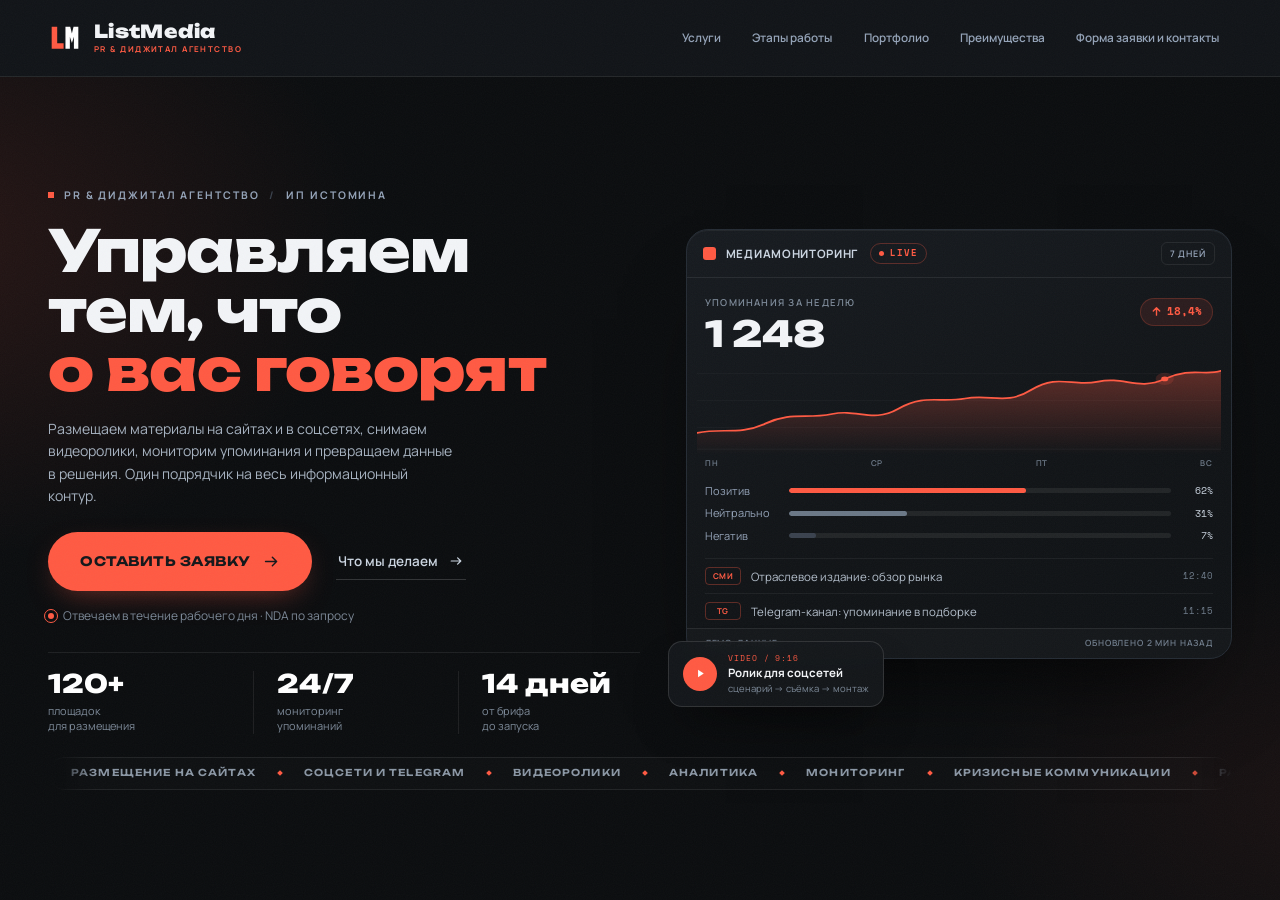
==== commit e1ebd9ce: "Новый дизайн: обновлены главная, стили и фирменные материалы" ====
--- a/index.html
+++ b/index.html
@@ -12,12 +12,12 @@
   }, 2000);
 </script>
 <meta name="viewport" content="width=device-width, initial-scale=1">
-<title>LISTDOMEN — PR и диджитал агентство | ИП Истомина</title>
+<title>ListMedia — PR и диджитал агентство | ИП Истомина</title>
 <meta name="description" content="PR-агентство полного цикла: размещение материалов на сайтах и в соцсетях, видеоролики на заказ, аналитика информационного поля и мониторинг упоминаний.">
 <meta name="color-scheme" content="dark">
 <meta name="theme-color" content="#14171A">
 <meta name="robots" content="noindex, nofollow">
-<meta property="og:title" content="LISTDOMEN — PR и диджитал агентство">
+<meta property="og:title" content="ListMedia — PR и диджитал агентство">
 <meta property="og:description" content="Управляем тем, что о вас говорят: размещение, видео, аналитика и мониторинг.">
 <meta property="og:type" content="website">
 <link rel="icon" type="image/svg+xml" href="assets/logo-mark.svg">
@@ -36,16 +36,15 @@
     <a class="logo" href="#home" data-goto="home">
       <svg class="logo-mark" viewBox="0 0 185 150" aria-hidden="true" focusable="false">
         <path d="M20 15 V135 H85 V105 H50 V15 H20 Z" fill="#FF5A43"/>
-        <path d="M75 15 V135 H115 C145 135 165 110 165 75 C165 40 145 15 115 15 H75 Z M105 45 H115 C130 45 135 58 135 75 C135 92 130 105 115 105 H105 V45 Z" fill="#FFFFFF"/>
+        <path d="M95 15 H121 L130 52 L139 15 H165 V135 H141 V70 L130 104 L119 70 V135 H95 Z" fill="#FFFFFF"/>
       </svg>
       <span class="logo-text">
-        <span class="logo-name">LISTDOMEN</span>
+        <span class="logo-name">ListMedia</span>
         <span class="logo-descr">PR &amp; ДИДЖИТАЛ АГЕНТСТВО</span>
       </span>
     </a>
 
     <nav class="nav" id="primary-nav" aria-label="Разделы сайта">
-      <a class="nav-link" href="#home" data-goto="home" aria-current="page">Главный экран</a>
       <a class="nav-link" href="#services" data-goto="services">Услуги</a>
       <a class="nav-link" href="#process" data-goto="process">Этапы работы</a>
       <a class="nav-link" href="#portfolio" data-goto="portfolio">Портфолио</a>
@@ -53,7 +52,6 @@
       <a class="nav-link" href="#request" data-goto="request">Форма заявки и контакты</a>
       <div class="nav-extra">
         <button class="btn btn--primary" type="button" data-open-request>Оставить заявку</button>
-        <a class="nav-policy" href="privacy.html">Политика конфиденциальности</a>
       </div>
     </nav>
 
@@ -250,10 +248,10 @@
             <a class="logo" href="#home" data-goto="home">
               <svg class="logo-mark" viewBox="0 0 185 150" aria-hidden="true" focusable="false">
                 <path d="M20 15 V135 H85 V105 H50 V15 H20 Z" fill="#FF5A43"/>
-                <path d="M75 15 V135 H115 C145 135 165 110 165 75 C165 40 145 15 115 15 H75 Z M105 45 H115 C130 45 135 58 135 75 C135 92 130 105 115 105 H105 V45 Z" fill="#FFFFFF"/>
+                <path d="M95 15 H121 L130 52 L139 15 H165 V135 H141 V70 L130 104 L119 70 V135 H95 Z" fill="#FFFFFF"/>
               </svg>
               <span class="logo-text">
-                <span class="logo-name">LISTDOMEN</span>
+                <span class="logo-name">ListMedia</span>
                 <span class="logo-descr">PR &amp; ДИДЖИТАЛ АГЕНТСТВО</span>
               </span>
             </a>
@@ -262,9 +260,9 @@
 
           <div class="footer-col">
             <h2>Контакты</h2>
-            <a href="mailto:hello@listdomen.ru">hello@listdomen.ru</a>
+            <a href="mailto:hello@listmedia.ru">hello@listmedia.ru</a>
             <a href="tel:+70000000000">+7 000 000-00-00</a>
-            <a href="https://t.me/listdomen" target="_blank" rel="noopener">Telegram · @listdomen</a>
+            <a href="https://t.me/listmedia" target="_blank" rel="noopener">Telegram · @listmedia</a>
             <p>Москва · работаем по всей России</p>
           </div>
 
@@ -279,14 +277,13 @@
 
           <div class="footer-col">
             <h2>Документы</h2>
-            <a href="privacy.html">Политика конфиденциальности</a>
             <button class="linklike" type="button" data-open-request>Оставить заявку</button>
             <a href="#home" data-goto="home">Наверх ↑</a>
           </div>
         </div>
 
         <div class="footer-bottom">
-          <span>© 2026 LISTDOMEN · ИП Истомина</span>
+          <span>© 2026 ListMedia · ИП Истомина</span>
           <span>Учебный прототип. Реквизиты, контакты и цифры — заглушки.</span>
         </div>
       </div>
@@ -368,7 +365,7 @@
 
       <div class="services-foot reveal">
         <p>Нужен план под конкретную задачу? Соберём предложение в течение двух дней.</p>
-        <button class="btn btn--ghost" type="button" data-open-request>
+        <button class="btn btn--primary" type="button" data-open-request>
           Обсудить проект
           <svg class="btn-arrow" viewBox="0 0 20 20" aria-hidden="true" focusable="false">
             <path d="M3 10h13M11 5l5 5-5 5" fill="none" stroke="currentColor" stroke-width="1.7" stroke-linecap="round" stroke-linejoin="round"/>
@@ -384,10 +381,10 @@
             <a class="logo" href="#home" data-goto="home">
               <svg class="logo-mark" viewBox="0 0 185 150" aria-hidden="true" focusable="false">
                 <path d="M20 15 V135 H85 V105 H50 V15 H20 Z" fill="#FF5A43"/>
-                <path d="M75 15 V135 H115 C145 135 165 110 165 75 C165 40 145 15 115 15 H75 Z M105 45 H115 C130 45 135 58 135 75 C135 92 130 105 115 105 H105 V45 Z" fill="#FFFFFF"/>
+                <path d="M95 15 H121 L130 52 L139 15 H165 V135 H141 V70 L130 104 L119 70 V135 H95 Z" fill="#FFFFFF"/>
               </svg>
               <span class="logo-text">
-                <span class="logo-name">LISTDOMEN</span>
+                <span class="logo-name">ListMedia</span>
                 <span class="logo-descr">PR &amp; ДИДЖИТАЛ АГЕНТСТВО</span>
               </span>
             </a>
@@ -396,9 +393,9 @@
 
           <div class="footer-col">
             <h2>Контакты</h2>
-            <a href="mailto:hello@listdomen.ru">hello@listdomen.ru</a>
+            <a href="mailto:hello@listmedia.ru">hello@listmedia.ru</a>
             <a href="tel:+70000000000">+7 000 000-00-00</a>
-            <a href="https://t.me/listdomen" target="_blank" rel="noopener">Telegram · @listdomen</a>
+            <a href="https://t.me/listmedia" target="_blank" rel="noopener">Telegram · @listmedia</a>
             <p>Москва · работаем по всей России</p>
           </div>
 
@@ -413,14 +410,13 @@
 
           <div class="footer-col">
             <h2>Документы</h2>
-            <a href="privacy.html">Политика конфиденциальности</a>
             <button class="linklike" type="button" data-open-request>Оставить заявку</button>
             <a href="#home" data-goto="home">Наверх ↑</a>
           </div>
         </div>
 
         <div class="footer-bottom">
-          <span>© 2026 LISTDOMEN · ИП Истомина</span>
+          <span>© 2026 ListMedia · ИП Истомина</span>
           <span>Учебный прототип. Реквизиты, контакты и цифры — заглушки.</span>
         </div>
       </div>
@@ -470,10 +466,10 @@
 
       <div class="screen-foot reveal">
         <p>Сроки и смету фиксируем до старта — без скрытых этапов и доплат.</p>
-        <a class="link-arrow" href="#request" data-goto="request">
+        <a class="btn btn--primary" href="#request" data-goto="request">
           Обсудить сроки
-          <svg viewBox="0 0 20 20" aria-hidden="true" focusable="false">
-            <path d="M4 10h12M12 6l4 4-4 4" fill="none" stroke="currentColor" stroke-width="1.5" stroke-linecap="round" stroke-linejoin="round"/>
+          <svg class="btn-arrow" viewBox="0 0 20 20" aria-hidden="true" focusable="false">
+            <path d="M3 10h13M11 5l5 5-5 5" fill="none" stroke="currentColor" stroke-width="1.7" stroke-linecap="round" stroke-linejoin="round"/>
           </svg>
         </a>
       </div>
@@ -486,10 +482,10 @@
             <a class="logo" href="#home" data-goto="home">
               <svg class="logo-mark" viewBox="0 0 185 150" aria-hidden="true" focusable="false">
                 <path d="M20 15 V135 H85 V105 H50 V15 H20 Z" fill="#FF5A43"/>
-                <path d="M75 15 V135 H115 C145 135 165 110 165 75 C165 40 145 15 115 15 H75 Z M105 45 H115 C130 45 135 58 135 75 C135 92 130 105 115 105 H105 V45 Z" fill="#FFFFFF"/>
+                <path d="M95 15 H121 L130 52 L139 15 H165 V135 H141 V70 L130 104 L119 70 V135 H95 Z" fill="#FFFFFF"/>
               </svg>
               <span class="logo-text">
-                <span class="logo-name">LISTDOMEN</span>
+                <span class="logo-name">ListMedia</span>
                 <span class="logo-descr">PR &amp; ДИДЖИТАЛ АГЕНТСТВО</span>
               </span>
             </a>
@@ -498,9 +494,9 @@
 
           <div class="footer-col">
             <h2>Контакты</h2>
-            <a href="mailto:hello@listdomen.ru">hello@listdomen.ru</a>
+            <a href="mailto:hello@listmedia.ru">hello@listmedia.ru</a>
             <a href="tel:+70000000000">+7 000 000-00-00</a>
-            <a href="https://t.me/listdomen" target="_blank" rel="noopener">Telegram · @listdomen</a>
+            <a href="https://t.me/listmedia" target="_blank" rel="noopener">Telegram · @listmedia</a>
             <p>Москва · работаем по всей России</p>
           </div>
 
@@ -515,14 +511,13 @@
 
           <div class="footer-col">
             <h2>Документы</h2>
-            <a href="privacy.html">Политика конфиденциальности</a>
             <button class="linklike" type="button" data-open-request>Оставить заявку</button>
             <a href="#home" data-goto="home">Наверх ↑</a>
           </div>
         </div>
 
         <div class="footer-bottom">
-          <span>© 2026 LISTDOMEN · ИП Истомина</span>
+          <span>© 2026 ListMedia · ИП Истомина</span>
           <span>Учебный прототип. Реквизиты, контакты и цифры — заглушки.</span>
         </div>
       </div>
@@ -625,10 +620,10 @@
             <a class="logo" href="#home" data-goto="home">
               <svg class="logo-mark" viewBox="0 0 185 150" aria-hidden="true" focusable="false">
                 <path d="M20 15 V135 H85 V105 H50 V15 H20 Z" fill="#FF5A43"/>
-                <path d="M75 15 V135 H115 C145 135 165 110 165 75 C165 40 145 15 115 15 H75 Z M105 45 H115 C130 45 135 58 135 75 C135 92 130 105 115 105 H105 V45 Z" fill="#FFFFFF"/>
+                <path d="M95 15 H121 L130 52 L139 15 H165 V135 H141 V70 L130 104 L119 70 V135 H95 Z" fill="#FFFFFF"/>
               </svg>
               <span class="logo-text">
-                <span class="logo-name">LISTDOMEN</span>
+                <span class="logo-name">ListMedia</span>
                 <span class="logo-descr">PR &amp; ДИДЖИТАЛ АГЕНТСТВО</span>
               </span>
             </a>
@@ -637,9 +632,9 @@
 
           <div class="footer-col">
             <h2>Контакты</h2>
-            <a href="mailto:hello@listdomen.ru">hello@listdomen.ru</a>
+            <a href="mailto:hello@listmedia.ru">hello@listmedia.ru</a>
             <a href="tel:+70000000000">+7 000 000-00-00</a>
-            <a href="https://t.me/listdomen" target="_blank" rel="noopener">Telegram · @listdomen</a>
+            <a href="https://t.me/listmedia" target="_blank" rel="noopener">Telegram · @listmedia</a>
             <p>Москва · работаем по всей России</p>
           </div>
 
@@ -654,14 +649,13 @@
 
           <div class="footer-col">
             <h2>Документы</h2>
-            <a href="privacy.html">Политика конфиденциальности</a>
             <button class="linklike" type="button" data-open-request>Оставить заявку</button>
             <a href="#home" data-goto="home">Наверх ↑</a>
           </div>
         </div>
 
         <div class="footer-bottom">
-          <span>© 2026 LISTDOMEN · ИП Истомина</span>
+          <span>© 2026 ListMedia · ИП Истомина</span>
           <span>Учебный прототип. Реквизиты, контакты и цифры — заглушки.</span>
         </div>
       </div>
@@ -694,7 +688,12 @@
           </div>
         </div>
 
-        <button class="btn btn--ghost reveal" type="button" data-open-request>Обсудить проект</button>
+        <button class="btn btn--primary reveal" type="button" data-open-request>
+          Обсудить проект
+          <svg class="btn-arrow" viewBox="0 0 20 20" aria-hidden="true" focusable="false">
+            <path d="M3 10h13M11 5l5 5-5 5" fill="none" stroke="currentColor" stroke-width="1.7" stroke-linecap="round" stroke-linejoin="round"/>
+          </svg>
+        </button>
       </div>
 
       <ul class="adv-list">
@@ -736,10 +735,10 @@
             <a class="logo" href="#home" data-goto="home">
               <svg class="logo-mark" viewBox="0 0 185 150" aria-hidden="true" focusable="false">
                 <path d="M20 15 V135 H85 V105 H50 V15 H20 Z" fill="#FF5A43"/>
-                <path d="M75 15 V135 H115 C145 135 165 110 165 75 C165 40 145 15 115 15 H75 Z M105 45 H115 C130 45 135 58 135 75 C135 92 130 105 115 105 H105 V45 Z" fill="#FFFFFF"/>
+                <path d="M95 15 H121 L130 52 L139 15 H165 V135 H141 V70 L130 104 L119 70 V135 H95 Z" fill="#FFFFFF"/>
               </svg>
               <span class="logo-text">
-                <span class="logo-name">LISTDOMEN</span>
+                <span class="logo-name">ListMedia</span>
                 <span class="logo-descr">PR &amp; ДИДЖИТАЛ АГЕНТСТВО</span>
               </span>
             </a>
@@ -748,9 +747,9 @@
 
           <div class="footer-col">
             <h2>Контакты</h2>
-            <a href="mailto:hello@listdomen.ru">hello@listdomen.ru</a>
+            <a href="mailto:hello@listmedia.ru">hello@listmedia.ru</a>
             <a href="tel:+70000000000">+7 000 000-00-00</a>
-            <a href="https://t.me/listdomen" target="_blank" rel="noopener">Telegram · @listdomen</a>
+            <a href="https://t.me/listmedia" target="_blank" rel="noopener">Telegram · @listmedia</a>
             <p>Москва · работаем по всей России</p>
           </div>
 
@@ -765,14 +764,13 @@
 
           <div class="footer-col">
             <h2>Документы</h2>
-            <a href="privacy.html">Политика конфиденциальности</a>
             <button class="linklike" type="button" data-open-request>Оставить заявку</button>
             <a href="#home" data-goto="home">Наверх ↑</a>
           </div>
         </div>
 
         <div class="footer-bottom">
-          <span>© 2026 LISTDOMEN · ИП Истомина</span>
+          <span>© 2026 ListMedia · ИП Истомина</span>
           <span>Учебный прототип. Реквизиты, контакты и цифры — заглушки.</span>
         </div>
       </div>
@@ -827,7 +825,7 @@
 
             <label class="consent">
               <input type="checkbox" name="consent" required>
-              <span>Согласен на обработку персональных данных в соответствии с <a href="privacy.html" target="_blank" rel="noopener">политикой конфиденциальности</a>.</span>
+              <span>Согласен на обработку персональных данных.</span>
             </label>
 
             <button class="btn btn--primary btn--wide" type="submit">
@@ -854,7 +852,7 @@
         <aside class="contact-card reveal" aria-label="Контакты">
           <div class="card-top">
             <span class="contact-title">Контакты</span>
-            <a class="card-arrow" href="https://t.me/listdomen" target="_blank" rel="noopener" aria-label="Написать в Telegram">
+            <a class="card-arrow" href="https://t.me/listmedia" target="_blank" rel="noopener" aria-label="Написать в Telegram">
               <svg viewBox="0 0 20 20" aria-hidden="true" focusable="false">
                 <path d="M5 15 15 5M7 5h8v8" fill="none" stroke="currentColor" stroke-width="1.5" stroke-linecap="round" stroke-linejoin="round"/>
               </svg>
@@ -864,7 +862,7 @@
           <ul class="contact-list">
             <li>
               <span>Почта</span>
-              <a href="mailto:hello@listdomen.ru">hello@listdomen.ru</a>
+              <a href="mailto:hello@listmedia.ru">hello@listmedia.ru</a>
             </li>
             <li>
               <span>Телефон</span>
@@ -872,7 +870,7 @@
             </li>
             <li>
               <span>Telegram</span>
-              <a href="https://t.me/listdomen" target="_blank" rel="noopener">@listdomen</a>
+              <a href="https://t.me/listmedia" target="_blank" rel="noopener">@listmedia</a>
             </li>
             <li>
               <span>География</span>
@@ -895,10 +893,10 @@
             <a class="logo" href="#home" data-goto="home">
               <svg class="logo-mark" viewBox="0 0 185 150" aria-hidden="true" focusable="false">
                 <path d="M20 15 V135 H85 V105 H50 V15 H20 Z" fill="#FF5A43"/>
-                <path d="M75 15 V135 H115 C145 135 165 110 165 75 C165 40 145 15 115 15 H75 Z M105 45 H115 C130 45 135 58 135 75 C135 92 130 105 115 105 H105 V45 Z" fill="#FFFFFF"/>
+                <path d="M95 15 H121 L130 52 L139 15 H165 V135 H141 V70 L130 104 L119 70 V135 H95 Z" fill="#FFFFFF"/>
               </svg>
               <span class="logo-text">
-                <span class="logo-name">LISTDOMEN</span>
+                <span class="logo-name">ListMedia</span>
                 <span class="logo-descr">PR &amp; ДИДЖИТАЛ АГЕНТСТВО</span>
               </span>
             </a>
@@ -907,9 +905,9 @@
 
           <div class="footer-col">
             <h2>Контакты</h2>
-            <a href="mailto:hello@listdomen.ru">hello@listdomen.ru</a>
+            <a href="mailto:hello@listmedia.ru">hello@listmedia.ru</a>
             <a href="tel:+70000000000">+7 000 000-00-00</a>
-            <a href="https://t.me/listdomen" target="_blank" rel="noopener">Telegram · @listdomen</a>
+            <a href="https://t.me/listmedia" target="_blank" rel="noopener">Telegram · @listmedia</a>
             <p>Москва · работаем по всей России</p>
           </div>
 
@@ -924,14 +922,13 @@
 
           <div class="footer-col">
             <h2>Документы</h2>
-            <a href="privacy.html">Политика конфиденциальности</a>
             <button class="linklike" type="button" data-open-request>Оставить заявку</button>
             <a href="#home" data-goto="home">Наверх ↑</a>
           </div>
         </div>
 
         <div class="footer-bottom">
-          <span>© 2026 LISTDOMEN · ИП Истомина</span>
+          <span>© 2026 ListMedia · ИП Истомина</span>
           <span>Учебный прототип. Реквизиты, контакты и цифры — заглушки.</span>
         </div>
       </div>
--- a/assets/styles.css
+++ b/assets/styles.css
@@ -1,5 +1,5 @@
 /* ==========================================================================
-   LISTDOMEN — учебный прототип сайта, версия 2
+   ListMedia — учебный прототип сайта, версия 2
    Структура: 6 полноэкранных разделов, переключение по верхней панели.
 
    Токены взяты из айдентики (identity/identity_minimal.svg):
@@ -355,14 +355,6 @@
 
 .nav-extra { display: none; }
 
-.nav-policy {
-  font-size: 11.5px;
-  color: var(--muted);
-  text-align: center;
-  transition: color .2s ease;
-}
-.nav-policy:hover { color: var(--coral); }
-
 /* ==========================================================================
    Кнопки и ссылки
    ========================================================================== */
@@ -1063,7 +1055,7 @@
 .steps {
   display: grid;
   grid-template-columns: repeat(4, minmax(0, 1fr));
-  border-top: 1px solid var(--line-strong);
+  gap: 14px;
 }
 
 .step {
@@ -1073,19 +1065,26 @@
   position: relative;
   display: flex;
   flex-direction: column;
-  padding: clamp(14px, 2.4vh, 24px) 22px clamp(12px, 2.2vh, 22px) 0;
-  border-right: 1px solid var(--line);
-}
-
-.step + .step { padding-left: 22px; }
-.step:last-child { padding-right: 0; border-right: 0; }
+  padding: clamp(18px, 2.6vh, 26px);
+  overflow: hidden;
+  background: linear-gradient(165deg, #1A2027 0%, #12161A 74%);
+  border: 1px solid var(--line-strong);
+  border-radius: var(--radius-md);
+  transition: transform .35s var(--ease), border-color .3s ease, background .3s ease;
+}
 
 .step::before {
   content: "";
   position: absolute;
-  top: -1px; left: 0;
-  width: 100%; height: 2px;
-  background: linear-gradient(90deg, var(--step-accent), transparent 88%);
+  inset: 0 0 auto;
+  height: 3px;
+  background: linear-gradient(90deg, var(--step-accent), transparent 78%);
+}
+
+.step:hover {
+  transform: translateY(-5px);
+  border-color: var(--step-line);
+  background: linear-gradient(165deg, #1E242C 0%, #14181D 74%);
 }
 
 .step-num {
@@ -1103,7 +1102,7 @@
 }
 
 .step h3 {
-  margin-top: clamp(10px, 1.8vh, 20px);
+  margin-top: clamp(14px, 2.4vh, 26px);
   font-family: var(--font-display);
   font-size: clamp(14.5px, min(1.2vw, 2vh), 17px);
   font-weight: 700;
@@ -1112,7 +1111,7 @@
 }
 
 .step p {
-  margin-top: clamp(7px, 1vh, 10px);
+  margin-top: clamp(8px, 1.2vh, 12px);
   margin-bottom: auto;
   font-size: clamp(12px, min(.9vw, 1.55vh), 13px);
   line-height: 1.6;
@@ -1121,7 +1120,7 @@
 
 .step-time {
   width: fit-content;
-  margin-top: clamp(12px, 2vh, 18px);
+  margin-top: clamp(14px, 2.2vh, 22px);
   padding: 5px 9px;
   border: 1px solid var(--step-line);
   border-radius: 999px;
@@ -1398,20 +1397,40 @@
   color: #A6B2C0;
 }
 
-.adv-list { display: grid; }
+.adv-list {
+  display: grid;
+  grid-template-columns: repeat(2, minmax(0, 1fr));
+  gap: 12px;
+}
 
 .adv-item {
   --adv-accent: var(--coral);
   --adv-soft: var(--coral-soft);
   --adv-line: var(--coral-line);
-  display: grid;
-  grid-template-columns: 40px minmax(0, 1fr);
-  gap: 14px;
-  padding: clamp(12px, 2.1vh, 22px) 0;
-  border-top: 1px solid var(--line-strong);
-}
-
-.adv-item:last-child { border-bottom: 1px solid var(--line-strong); }
+  position: relative;
+  display: flex;
+  flex-direction: column;
+  padding: clamp(16px, 2.4vh, 22px);
+  overflow: hidden;
+  background: linear-gradient(165deg, #1A2027 0%, #12161A 74%);
+  border: 1px solid var(--line-strong);
+  border-radius: var(--radius-md);
+  transition: transform .35s var(--ease), border-color .3s ease, background .3s ease;
+}
+
+.adv-item::before {
+  content: "";
+  position: absolute;
+  inset: 0 0 auto;
+  height: 3px;
+  background: linear-gradient(90deg, var(--adv-accent), transparent 78%);
+}
+
+.adv-item:hover {
+  transform: translateY(-5px);
+  border-color: var(--adv-line);
+  background: linear-gradient(165deg, #1E242C 0%, #14181D 74%);
+}
 
 .adv-num {
   display: inline-grid;
@@ -1428,6 +1447,7 @@
 }
 
 .adv-item h3 {
+  margin-top: clamp(12px, 2vh, 18px);
   font-family: var(--font-display);
   font-size: clamp(14.5px, min(1.2vw, 2vh), 17px);
   font-weight: 700;
@@ -1435,7 +1455,7 @@
 }
 
 .adv-item p {
-  margin-top: clamp(5px, .8vh, 8px);
+  margin-top: clamp(6px, 1vh, 10px);
   font-size: clamp(12px, min(.9vw, 1.55vh), 13.5px);
   line-height: 1.6;
   color: #98A5B3;
@@ -1695,71 +1715,8 @@
 }
 
 /* ==========================================================================
-   Внутренняя страница документа (privacy.html)
+   Подвал
    ========================================================================== */
-
-.doc-back .svg,
-.doc-back svg { transform: rotate(180deg); }
-
-.doc-page {
-  padding: clamp(48px, 7vw, 92px) 0 clamp(56px, 7vw, 96px);
-  background:
-    radial-gradient(420px circle at var(--glow-x, -9999px) var(--glow-y, -9999px), rgba(255, 90, 67, .10), transparent 68%),
-    radial-gradient(760px 520px at -8% 20%, rgba(255, 90, 67, .12), transparent 62%),
-    radial-gradient(620px 420px at 104% 88%, rgba(255, 90, 67, .06), transparent 62%),
-    var(--carbon-deep);
-}
-
-.doc-layout { max-width: 800px; }
-
-.doc-page h1 {
-  margin-top: 22px;
-  font-family: var(--font-display);
-  font-size: clamp(1.9rem, 4vw, 3rem);
-  font-weight: 700;
-  line-height: 1.15;
-  letter-spacing: -.01em;
-}
-
-.doc-meta {
-  margin-top: 14px;
-  font-family: var(--font-body);
-  font-size: 11px;
-  color: var(--muted-dim);
-}
-
-.doc-content { margin-top: 40px; }
-
-.doc-content h2 {
-  margin: 32px 0 10px;
-  font-family: var(--font-display);
-  font-size: 16px;
-  font-weight: 700;
-  line-height: 1.35;
-}
-
-.doc-content p {
-  font-size: 14.5px;
-  line-height: 1.75;
-  color: #A6B2C0;
-}
-
-.doc-content a { color: var(--coral); text-decoration: underline; text-underline-offset: 2px; }
-
-.doc-warning {
-  margin-bottom: 34px;
-  padding: 18px 20px;
-  border: 1px dashed rgba(255, 90, 67, .4);
-  border-radius: var(--radius-sm);
-  background: rgba(255, 90, 67, .06);
-  font-size: 13px !important;
-  line-height: 1.65 !important;
-  color: #D7BDB7 !important;
-}
-
-.doc-cta { margin-top: 44px; }
-
-.doc-page .link-arrow { border-bottom: 0; }
 
 .site-footer {
   flex: 0 0 auto;
@@ -2036,12 +1993,9 @@
   .card h3 { margin-top: 16px; }
   .card p { font-size: 12.5px; }
 
-  .steps { grid-template-columns: repeat(2, minmax(0, 1fr)); }
-  .step { padding: 18px 18px 18px 0; }
-  .step + .step { padding-left: 18px; }
-  .step:nth-child(2n) { padding-right: 0; border-right: 0; }
-  .step:nth-child(2n+1) { padding-left: 0; }
-  .step:nth-child(n+3) { border-top: 1px solid var(--line); }
+  .steps { grid-template-columns: repeat(2, minmax(0, 1fr)); gap: 12px; }
+  .step { padding: 18px; }
+  .adv-list { gap: 12px; }
 
   .case-grid { gap: 12px; }
 
@@ -2104,14 +2058,14 @@
   .section-head h2 br,
   .adv-copy h2 br { display: none; }
 
-  .steps { grid-template-columns: 1fr; }
-  .step,
-  .step + .step,
-  .step:nth-child(2n),
-  .step:nth-child(2n+1) { padding: 16px 0; border-right: 0; }
-  .step + .step { border-top: 1px solid var(--line); }
-  .step h3 { margin-top: 8px; }
-  .step-time { margin-top: 10px; }
+  .steps { grid-template-columns: 1fr; gap: 10px; }
+  .step { padding: 16px; }
+  .step h3 { margin-top: 10px; }
+  .step-time { margin-top: 12px; }
+
+  .adv-list { grid-template-columns: 1fr; gap: 10px; }
+  .adv-item { padding: 16px; }
+  .adv-item h3 { margin-top: 10px; }
 
   .case-grid { grid-template-columns: minmax(0, 1fr); gap: 12px; }
   .case { display: flex; }
@@ -2162,9 +2116,6 @@
   .adv-fact { padding: 9px 10px; }
   .contact-card { padding: 16px; }
   .contact-list li { padding-block: 9px; }
-
-  .doc-page { padding-top: 36px; }
-  .doc-page h1 { font-size: clamp(1.5rem, 7vw, 2rem); }
 }
 
 @media (max-width: 380px) {
@@ -2185,6 +2136,8 @@
 /* На тач-экранах убираем «залипающие» hover-подъёмы */
 @media (hover: none), (pointer: coarse) {
   .card:hover,
+  .step:hover,
+  .adv-item:hover,
   .case:hover,
   .btn--primary:hover,
   .btn--ghost:hover { transform: none; }
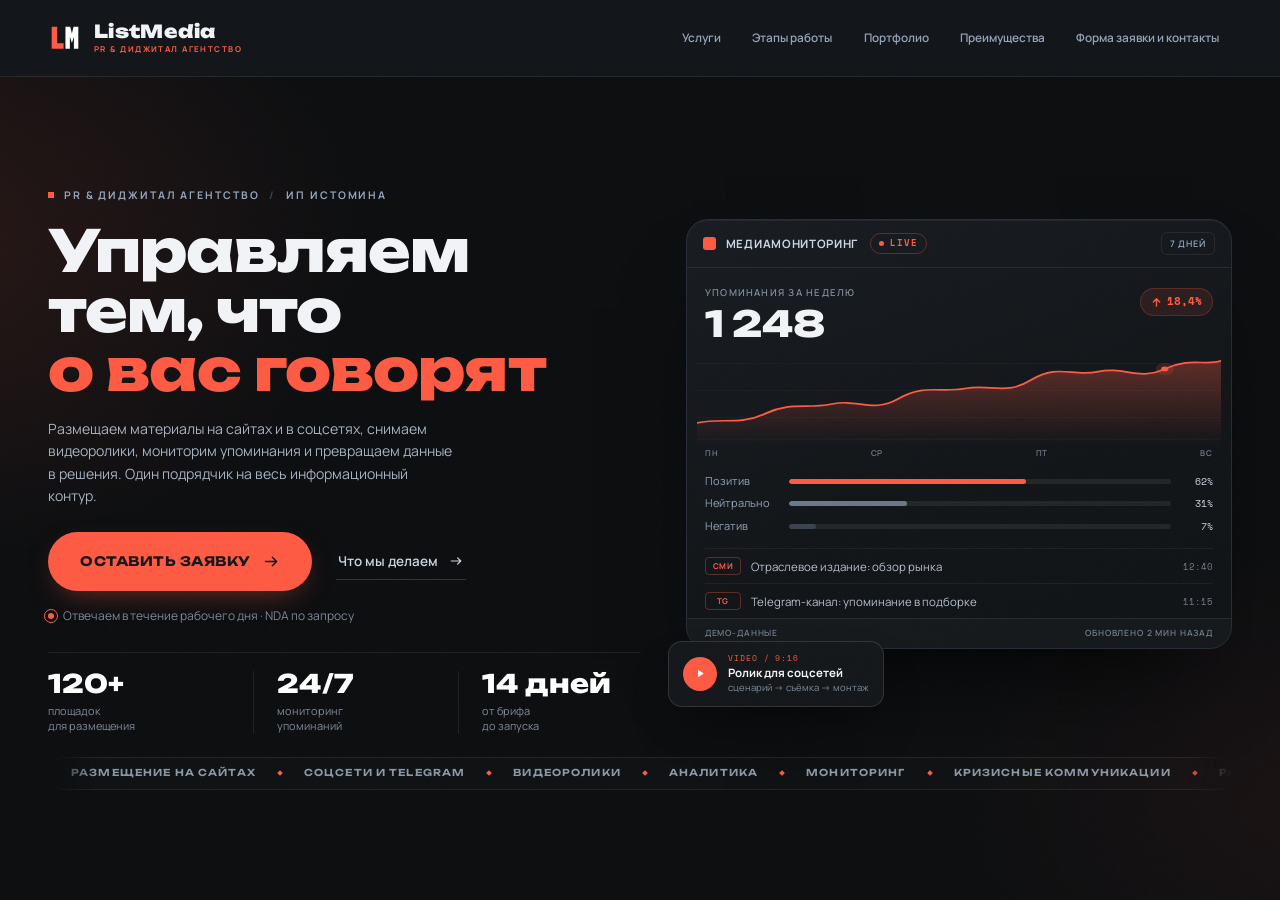
==== commit 617445f6: "Исправлены баги вёрстки и навигации, добавлен отчёт и обновлён README" ====
--- a/index.html
+++ b/index.html
@@ -276,9 +276,9 @@
           </div>
 
           <div class="footer-col">
-            <h2>Документы</h2>
+            <h2>Навигация</h2>
             <button class="linklike" type="button" data-open-request>Оставить заявку</button>
-            <a href="#home" data-goto="home">Наверх ↑</a>
+            <a href="#main" data-scroll-top>Наверх ↑</a>
           </div>
         </div>
 
@@ -409,9 +409,9 @@
           </div>
 
           <div class="footer-col">
-            <h2>Документы</h2>
+            <h2>Навигация</h2>
             <button class="linklike" type="button" data-open-request>Оставить заявку</button>
-            <a href="#home" data-goto="home">Наверх ↑</a>
+            <a href="#main" data-scroll-top>Наверх ↑</a>
           </div>
         </div>
 
@@ -510,9 +510,9 @@
           </div>
 
           <div class="footer-col">
-            <h2>Документы</h2>
+            <h2>Навигация</h2>
             <button class="linklike" type="button" data-open-request>Оставить заявку</button>
-            <a href="#home" data-goto="home">Наверх ↑</a>
+            <a href="#main" data-scroll-top>Наверх ↑</a>
           </div>
         </div>
 
@@ -648,9 +648,9 @@
           </div>
 
           <div class="footer-col">
-            <h2>Документы</h2>
+            <h2>Навигация</h2>
             <button class="linklike" type="button" data-open-request>Оставить заявку</button>
-            <a href="#home" data-goto="home">Наверх ↑</a>
+            <a href="#main" data-scroll-top>Наверх ↑</a>
           </div>
         </div>
 
@@ -763,9 +763,9 @@
           </div>
 
           <div class="footer-col">
-            <h2>Документы</h2>
+            <h2>Навигация</h2>
             <button class="linklike" type="button" data-open-request>Оставить заявку</button>
-            <a href="#home" data-goto="home">Наверх ↑</a>
+            <a href="#main" data-scroll-top>Наверх ↑</a>
           </div>
         </div>
 
@@ -797,7 +797,7 @@
               </div>
               <div class="field">
                 <label for="f-contact">Почта или телефон <span aria-hidden="true">*</span></label>
-                <input id="f-contact" name="contact" type="text" autocomplete="email" placeholder="name@company.ru" required>
+                <input id="f-contact" name="contact" type="text" autocomplete="on" placeholder="name@company.ru" required>
               </div>
             </div>
 
@@ -921,9 +921,9 @@
           </div>
 
           <div class="footer-col">
-            <h2>Документы</h2>
+            <h2>Навигация</h2>
             <button class="linklike" type="button" data-open-request>Оставить заявку</button>
-            <a href="#home" data-goto="home">Наверх ↑</a>
+            <a href="#main" data-scroll-top>Наверх ↑</a>
           </div>
         </div>
 
--- a/assets/styles.css
+++ b/assets/styles.css
@@ -71,7 +71,7 @@
 a { color: inherit; text-decoration: none; }
 button { font: inherit; color: inherit; }
 h1, h2, h3, p, ul { margin: 0; }
-h1, h2, h3 { overflow-wrap: break-word; hyphens: auto; }
+h1, h2, h3 { overflow-wrap: break-word; }
 ul, ol { padding: 0; list-style: none; }
 
 .accent { color: var(--coral); }
@@ -141,7 +141,7 @@
 }
 
 /* Единый фон для всех разделов: мягкое коралловое свечение по краям.
-   Первый слой — свечение за курсором, координаты приходят из main.js. */
+   Первый слой — свечение за курсором, координаты приходят из glow.js. */
 .screen {
   padding: clamp(20px, 3vh, 40px) 0;
   background:
@@ -610,7 +610,7 @@
 
 .hero-visual {
   position: relative;
-  padding: 4px 0 clamp(24px, 4.2vh, 48px);
+  padding: 4px 0 clamp(54px, 6.4vh, 72px);
   min-width: 0;
 }
 
@@ -841,7 +841,7 @@
 .float-card {
   position: absolute;
   left: -18px;
-  bottom: -10px;
+  bottom: 0;
   display: flex;
   align-items: center;
   gap: 11px;
@@ -1241,7 +1241,7 @@
   width: 22px;
   height: 40px;
   border-radius: 2px;
-  background: linear-gradient(180deg, var(--case-accent), rgba(var(--case-rgb), .18));
+  background: linear-gradient(180deg, var(--case-accent), rgba(var(--case-rgb, 255, 90, 67), .18));
 }
 
 .case-shape i:nth-child(2) { height: 64px; }
@@ -1255,9 +1255,9 @@
   place-items: center;
   width: 60px; height: 60px;
   border-radius: 50%;
-  border: 1px solid rgba(var(--case-rgb), .58);
-  background: rgba(var(--case-rgb), .14);
-  box-shadow: 0 0 0 12px rgba(var(--case-rgb), .06);
+  border: 1px solid rgba(var(--case-rgb, 255, 90, 67), .58);
+  background: rgba(var(--case-rgb, 255, 90, 67), .14);
+  box-shadow: 0 0 0 12px rgba(var(--case-rgb, 255, 90, 67), .06);
 }
 .case-visual--video .case-shape i::after {
   content: "";
@@ -1544,8 +1544,11 @@
 }
 
 .field select {
+  -webkit-appearance: none;
+  -moz-appearance: none;
   appearance: none;
   cursor: pointer;
+  background-color: #0F1216;
   background-image: url("data:image/svg+xml,%3Csvg xmlns='http://www.w3.org/2000/svg' width='12' height='8'%3E%3Cpath d='M1 1l5 5 5-5' fill='none' stroke='%2394A3B8' stroke-width='1.5' stroke-linecap='round'/%3E%3C/svg%3E");
   background-repeat: no-repeat;
   background-position: right 13px center;
@@ -1691,6 +1694,8 @@
    ========================================================================== */
 
 .reveal { opacity: 0; transform: translateY(14px); }
+
+html.js .screen.is-leaving .reveal { opacity: 1; transform: none; }
 
 html.js .screen.is-active .reveal {
   animation: rise .55s var(--ease) both;
@@ -1944,9 +1949,15 @@
     transition: opacity .24s ease, visibility 0s;
   }
 
+  .hero-inner { grid-template-columns: minmax(0, 1fr); gap: 24px; }
   .hero-copy { max-width: 760px; }
+  .hero-title { font-size: clamp(1.95rem, 6.2vw, 3.2rem); }
+  .hero-title .line { white-space: normal; }
+  .hero-lead { max-width: 54ch; }
   .hero-visual { max-width: 720px; width: 100%; }
   .float-card { left: auto; right: -8px; }
+
+  .steps { grid-template-columns: repeat(2, minmax(0, 1fr)); gap: 12px; }
 
   .section-head { grid-template-columns: minmax(0, 1fr); gap: 12px; }
   .section-note { max-width: 56ch; }
@@ -1958,6 +1969,18 @@
   .request-grid { grid-template-columns: minmax(0, 1fr); gap: 24px; }
   .request-copy { max-width: none; }
   .contact-card { max-width: 560px; }
+
+  .card-arrow { width: 44px; height: 44px; }
+  .link-arrow { min-height: 44px; }
+  .consent { min-height: 44px; align-items: center; }
+  .footer-col a,
+  .linklike {
+    display: flex;
+    align-items: center;
+    min-height: 44px;
+    padding-block: 6px;
+    margin-bottom: 0;
+  }
 }
 
 /* --- Подвал: две колонки на средних и узких экранах --------------------- */
@@ -1977,14 +2000,6 @@
   .site-footer .footer-col:nth-child(4) { grid-area: docs; }
 }
 
-@media (max-width: 719px) {
-  .hero-inner { grid-template-columns: minmax(0, 1fr); gap: 24px; }
-  .hero-title { font-size: clamp(1.95rem, 7.2vw, 3rem); }
-  .hero-lead { max-width: 54ch; }
-  .hero-visual { max-width: 720px; width: 100%; }
-  .float-card { left: auto; right: -8px; }
-}
-
 @media (max-width: 760px) {
   .container { width: calc(100% - 40px); }
 
@@ -1993,11 +2008,19 @@
   .card h3 { margin-top: 16px; }
   .card p { font-size: 12.5px; }
 
-  .steps { grid-template-columns: repeat(2, minmax(0, 1fr)); gap: 12px; }
   .step { padding: 18px; }
   .adv-list { gap: 12px; }
 
+  /* На 601-760 px 2-колоночные карточки вертикальные, чтобы бейджи и текст не сжимались */
   .case-grid { gap: 12px; }
+  .case { display: flex; }
+  .case-visual {
+    aspect-ratio: 16 / 9;
+    height: auto;
+    min-height: 0;
+    border-right: 0;
+    border-bottom: 1px solid var(--line);
+  }
 
   .request-grid { gap: 20px; }
 
@@ -2143,38 +2166,43 @@
   .btn--ghost:hover { transform: none; }
 }
 
-/* Без JS: меню показывается обычной строкой, бургер не нужен */
+/* Без JS: меню показывается обычной строкой, бургер не нужен;
+   подвал показывается один раз в самом низу длинной страницы */
+html:not(.js) .screen:not(:last-of-type) .site-footer { display: none; }
 html:not(.js) .nav-toggle,
 html:not(.js) .nav-scrim { display: none !important; }
 
-html:not(.js) .nav {
-  position: static;
-  display: flex;
-  flex-direction: row;
-  flex-wrap: wrap;
-  gap: 6px;
-  margin: 10px 0 0;
-  padding: 0;
-  max-height: none;
-  overflow: visible;
-  background: none;
-  border: 0;
-  box-shadow: none;
-  opacity: 1;
-  visibility: visible;
-  transform: none;
-  pointer-events: auto;
-}
-
-html:not(.js) .nav-link {
-  min-height: 0;
-  padding: 7px 11px;
-  border: 1px solid var(--line);
-  border-radius: 999px;
-  font-size: 12px;
-}
-
-html:not(.js) .nav-link::before { content: none; }
-html:not(.js) .nav-extra { display: none; }
-html:not(.js) .header-inner { flex-wrap: wrap; height: auto; padding-block: 9px; }
-html:not(.js) .nav { flex-basis: 100%; margin-left: 0; }
+@media (max-width: 900px) {
+  html:not(.js) .nav {
+    position: static;
+    display: flex;
+    flex-direction: row;
+    flex-wrap: wrap;
+    gap: 6px;
+    margin: 10px 0 0;
+    padding: 0;
+    max-height: none;
+    overflow: visible;
+    background: none;
+    border: 0;
+    box-shadow: none;
+    opacity: 1;
+    visibility: visible;
+    transform: none;
+    pointer-events: auto;
+    flex-basis: 100%;
+    margin-left: 0;
+  }
+
+  html:not(.js) .nav-link {
+    min-height: 0;
+    padding: 7px 11px;
+    border: 1px solid var(--line);
+    border-radius: 999px;
+    font-size: 12px;
+  }
+
+  html:not(.js) .nav-link::before { content: none; }
+  html:not(.js) .nav-extra { display: none; }
+  html:not(.js) .header-inner { flex-wrap: wrap; height: auto; padding-block: 9px; }
+}
